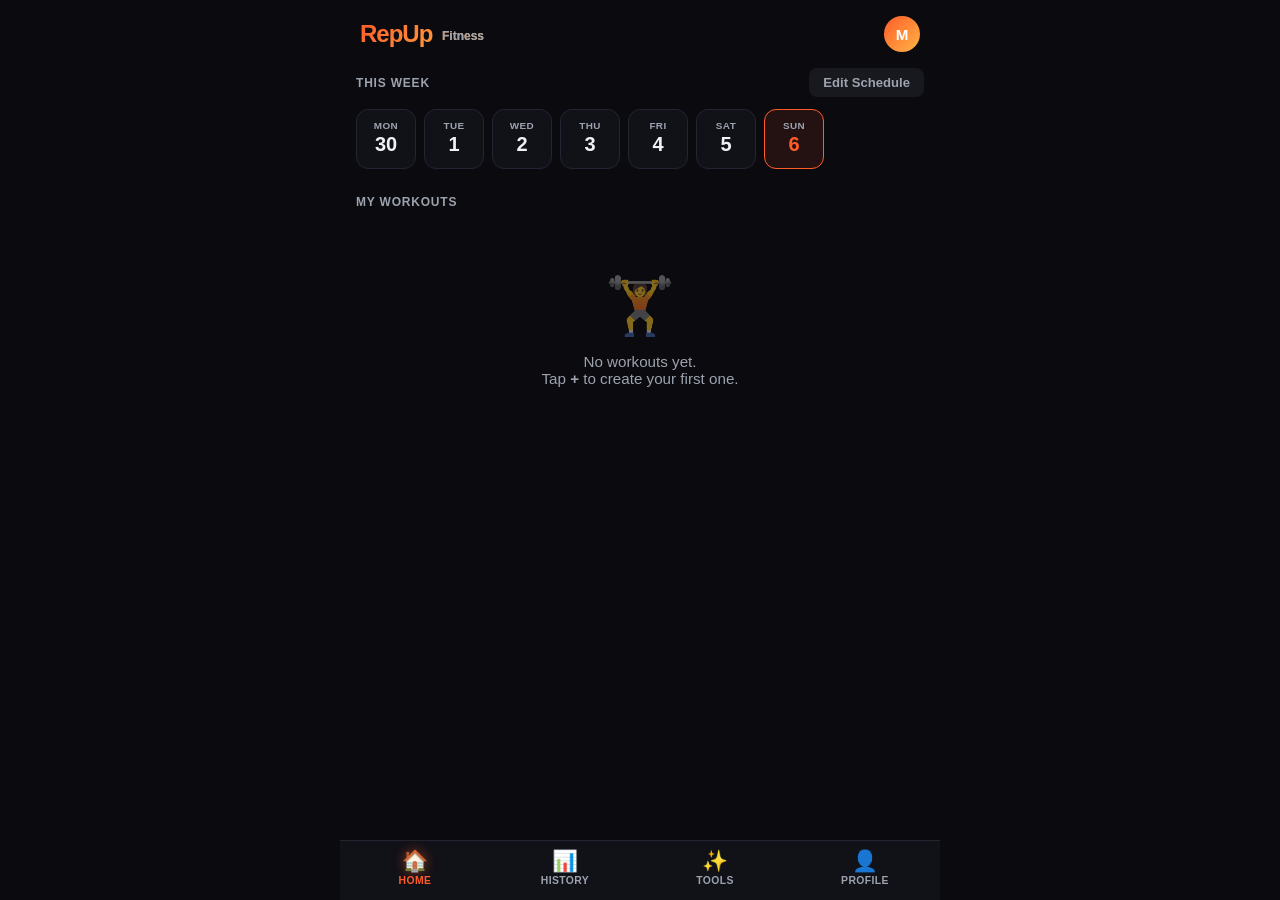
==== repup.html @ a0aae5c2 "Add files via upload" ====
<!DOCTYPE html>
<html lang="en">
<head>
  <meta charset="UTF-8" />
  <meta name="viewport" content="width=device-width, initial-scale=1.0, viewport-fit=cover" />
  <title>RepUp</title>
  <meta name="apple-mobile-web-app-capable" content="yes" />
  <meta name="apple-mobile-web-app-status-bar-style" content="black-translucent" />
  <meta name="apple-mobile-web-app-title" content="RepUp" />
  <meta name="theme-color" content="#FF5C28" />
  <link rel="apple-touch-icon" href="data:image/svg+xml,%3Csvg xmlns='http://www.w3.org/2000/svg' viewBox='0 0 512 512'%3E%3Crect width='512' height='512' rx='112' fill='%23FF5C28'/%3E%3Ctext x='256' y='340' font-size='260' text-anchor='middle' font-family='system-ui,sans-serif' font-weight='900' fill='white'%3ER%3C/text%3E%3C/svg%3E" />
  <style>
    *{box-sizing:border-box;margin:0;padding:0;-webkit-tap-highlight-color:transparent}
    :root{
      --bg:#0A0A0F;
      --card:#111118;
      --card2:#18181F;
      --border:#242433;
      --accent:#FF5C28;
      --gold:#FFB547;
      --grad:linear-gradient(135deg,#FF5C28,#FFB547);
      --green:#10B981;
      --blue:#3B82F6;
      --red:#EF4444;
      --text:#F0F0F8;
      --sub:#9CA3AF;
      --r:14px;
    }
    html,body{height:100%;background:var(--bg);color:var(--text);font-family:-apple-system,BlinkMacSystemFont,'Segoe UI',sans-serif;overscroll-behavior:none}

    /* ─── LAYOUT ─── */
    #app{display:flex;flex-direction:column;height:100%;max-width:600px;margin:0 auto;position:relative}
    header{flex-shrink:0;display:flex;align-items:center;justify-content:space-between;padding:16px 20px 12px;padding-top:calc(16px + env(safe-area-inset-top))}
    .logo{font-size:1.5rem;font-weight:900;letter-spacing:-1px;background:var(--grad);-webkit-background-clip:text;-webkit-text-fill-color:transparent;background-clip:text}
    .logo span{font-size:.75rem;font-weight:600;vertical-align:middle;background:none;-webkit-text-fill-color:var(--sub);color:var(--sub);margin-left:4px;letter-spacing:0}
    main{flex:1;overflow-y:auto;overflow-x:hidden;padding:0 16px 16px;-webkit-overflow-scrolling:touch}
    nav#bottom-nav{flex-shrink:0;display:flex;background:var(--card);border-top:1px solid var(--border);padding-bottom:calc(8px + env(safe-area-inset-bottom))}
    .nav-btn{flex:1;display:flex;flex-direction:column;align-items:center;gap:3px;padding:10px 4px 6px;border:none;background:none;color:var(--sub);cursor:pointer;font-size:.65rem;font-weight:700;text-transform:uppercase;letter-spacing:.4px;transition:color .15s}
    .nav-btn .nav-icon{font-size:1.3rem;line-height:1}
    .nav-btn.active{color:var(--accent)}
    .nav-btn.active .nav-icon{filter:drop-shadow(0 0 6px rgba(255,92,40,.5))}

    /* ─── VIEWS ─── */
    .view{display:none;animation:fadeIn .18s ease}
    .view.active{display:block}
    @keyframes fadeIn{from{opacity:0;transform:translateY(6px)}to{opacity:1;transform:none}}

    /* ─── BUTTONS ─── */
    button{cursor:pointer;border:none;font-family:inherit;transition:opacity .15s,transform .1s}
    button:active{transform:scale(.96)}
    .btn{border-radius:10px;font-size:.875rem;font-weight:700;padding:10px 20px}
    .btn-grad{background:var(--grad);color:#fff}
    .btn-grad:hover{opacity:.88}
    .btn-outline{background:transparent;border:1.5px solid var(--border);color:var(--text)}
    .btn-outline:hover{border-color:var(--accent);color:var(--accent)}
    .btn-ghost{background:var(--card2);color:var(--sub);border-radius:8px;padding:7px 14px;font-size:.82rem;font-weight:600}
    .btn-ghost:hover{color:var(--text)}
    .btn-icon{background:none;color:var(--sub);padding:6px;border-radius:8px;font-size:1rem}
    .btn-icon:hover{background:var(--card2);color:var(--text)}
    .btn-danger{background:rgba(239,68,68,.12);color:var(--red);border-radius:8px;padding:6px 12px;font-size:.8rem;font-weight:700}
    .btn-sm{padding:7px 14px;font-size:.82rem;border-radius:8px}

    /* ─── SECTION HEADER ─── */
    .sec-head{display:flex;align-items:center;justify-content:space-between;margin:20px 0 12px}
    .sec-title{font-size:.75rem;font-weight:800;text-transform:uppercase;letter-spacing:.8px;color:var(--sub)}

    /* ─── WORKOUT CARDS ─── */
    .workout-grid{display:grid;gap:12px}
    .wcard{background:var(--card);border:1px solid var(--border);border-radius:var(--r);overflow:hidden;cursor:pointer;transition:border-color .15s,transform .1s}
    .wcard:hover{border-color:rgba(255,92,40,.4);transform:translateY(-1px)}
    .wcard-top{height:4px;background:var(--grad)}
    .wcard-body{padding:16px}
    .wcard-row{display:flex;align-items:flex-start;justify-content:space-between;margin-bottom:10px}
    .wcard-name{font-size:1.05rem;font-weight:800;line-height:1.2}
    .badge{display:inline-flex;align-items:center;font-size:.68rem;font-weight:800;text-transform:uppercase;letter-spacing:.4px;padding:3px 8px;border-radius:99px}
    .badge-push{background:rgba(139,92,246,.18);color:#A78BFA}
    .badge-pull{background:rgba(236,72,153,.18);color:#F472B6}
    .badge-legs{background:rgba(16,185,129,.18);color:#34D399}
    .badge-full{background:rgba(251,191,36,.18);color:#FCD34D}
    .badge-cardio{background:rgba(59,130,246,.18);color:#60A5FA}
    .badge-other{background:rgba(107,114,128,.18);color:#9CA3AF}
    .wcard-pills{display:flex;flex-direction:column;gap:3px}
    .wcard-pill{font-size:.78rem;color:var(--sub);padding:2px 0;white-space:nowrap;overflow:hidden;text-overflow:ellipsis}
    .wcard-pill::before{content:'· '}
    .wcard-more{font-size:.75rem;color:var(--accent);font-weight:700;margin-top:4px}
    .wcard-empty-note{font-size:.8rem;color:var(--sub);font-style:italic}

    /* ─── SCHEDULE STRIP ─── */
    .sched-strip{display:flex;gap:8px;overflow-x:auto;padding-bottom:6px;scrollbar-width:none}
    .sched-strip::-webkit-scrollbar{display:none}
    .sday{flex:0 0 auto;min-width:60px;background:var(--card);border:1.5px solid var(--border);border-radius:12px;padding:10px 8px;text-align:center;cursor:default;transition:all .15s}
    .sday.clickable{cursor:pointer}
    .sday.clickable:hover{border-color:rgba(255,92,40,.4)}
    .sday.has-w{border-color:rgba(255,92,40,.3);background:rgba(255,92,40,.06)}
    .sday.today{border-color:var(--accent);background:rgba(255,92,40,.1)}
    .sday-name{font-size:.62rem;font-weight:800;text-transform:uppercase;letter-spacing:.4px;color:var(--sub)}
    .sday-num{font-size:1.25rem;font-weight:900;margin:2px 0}
    .sday.today .sday-num{color:var(--accent)}
    .sday-label{font-size:.6rem;font-weight:700;color:var(--accent);white-space:nowrap;overflow:hidden;text-overflow:ellipsis;max-width:56px}

    /* ─── DETAIL VIEW ─── */
    .detail-top{display:flex;align-items:center;gap:12px;margin-bottom:20px;padding-top:4px}
    .detail-back{font-size:1.2rem;background:var(--card2);border-radius:10px;width:38px;height:38px;display:flex;align-items:center;justify-content:center;border:none;color:var(--text);cursor:pointer;flex-shrink:0}
    .detail-info{flex:1}
    .detail-name{font-size:1.3rem;font-weight:900;line-height:1.1}
    .detail-actions{display:flex;gap:6px;flex-shrink:0}

    /* Progress ring */
    .prog-wrap{display:flex;align-items:center;gap:14px;background:var(--card);border:1px solid var(--border);border-radius:var(--r);padding:14px 16px;margin-bottom:16px}
    .prog-ring-wrap{position:relative;width:52px;height:52px;flex-shrink:0}
    .prog-ring{transform:rotate(-90deg)}
    .prog-ring-bg{fill:none;stroke:var(--border);stroke-width:4}
    .prog-ring-fill{fill:none;stroke:url(#ring-grad);stroke-width:4;stroke-linecap:round;transition:stroke-dashoffset .4s ease}
    .prog-pct{position:absolute;inset:0;display:flex;align-items:center;justify-content:center;font-size:.72rem;font-weight:900;color:var(--accent)}
    .prog-text{flex:1}
    .prog-title{font-size:.95rem;font-weight:800;margin-bottom:2px}
    .prog-sub{font-size:.8rem;color:var(--sub)}

    /* Exercise cards */
    .ex-list{display:flex;flex-direction:column;gap:8px}
    .ex-card{background:var(--card);border:1.5px solid var(--border);border-radius:var(--r);display:flex;align-items:center;gap:12px;padding:14px;transition:border-color .15s,opacity .2s}
    .ex-card.done{opacity:.45}
    .ex-card.done .ex-name{text-decoration:line-through}
    .ex-check{width:28px;height:28px;border-radius:50%;border:2px solid var(--border);background:transparent;cursor:pointer;display:flex;align-items:center;justify-content:center;flex-shrink:0;font-size:.9rem;transition:all .18s}
    .ex-check.checked{background:var(--green);border-color:var(--green);color:#fff}
    .ex-info{flex:1;min-width:0}
    .ex-name{font-size:.95rem;font-weight:700;white-space:nowrap;overflow:hidden;text-overflow:ellipsis}
    .ex-meta{font-size:.78rem;color:var(--sub);margin-top:2px}
    .ex-meta strong{color:var(--gold);font-weight:700}
    .ex-notes-text{font-size:.75rem;color:var(--sub);margin-top:3px;font-style:italic}
    .ex-actions{display:flex;gap:2px;flex-shrink:0}

    /* ─── HISTORY ─── */
    .hist-card{background:var(--card);border:1px solid var(--border);border-radius:var(--r);overflow:hidden;margin-bottom:10px}
    .hist-head{display:flex;align-items:center;justify-content:space-between;padding:14px 16px;cursor:pointer;user-select:none}
    .hist-head:hover{background:var(--card2)}
    .hist-date{font-size:.85rem;font-weight:800}
    .hist-name{font-size:.75rem;color:var(--accent);font-weight:700;margin-top:1px}
    .hist-meta{text-align:right;font-size:.75rem;color:var(--sub)}
    .hist-body{display:none;padding:0 16px 14px;border-top:1px solid var(--border)}
    .hist-body.open{display:block}
    .hist-row{display:flex;align-items:center;gap:10px;padding:7px 0;border-bottom:1px solid var(--border);font-size:.82rem}
    .hist-row:last-child{border:none}
    .hist-done{font-size:1rem}
    .hist-ex{flex:1;font-weight:600}
    .hist-detail{color:var(--sub);white-space:nowrap}
    .hist-w{color:var(--accent);font-weight:700}

    /* ─── AI / IMPORT ─── */
    .subtabs{display:flex;gap:8px;margin-bottom:20px}
    .subtab{padding:7px 16px;border-radius:99px;font-size:.82rem;font-weight:700;cursor:pointer;border:1.5px solid var(--border);background:transparent;color:var(--sub);transition:all .15s}
    .subtab.active{background:var(--accent);color:#fff;border-color:var(--accent)}

    /* ─── PROFILE VIEW ─── */
    .profile-hero{background:var(--card);border:1px solid var(--border);border-radius:var(--r);padding:24px;text-align:center;margin-bottom:20px}
    .profile-avatar{width:72px;height:72px;border-radius:50%;background:var(--grad);display:flex;align-items:center;justify-content:center;font-size:1.8rem;font-weight:900;color:#fff;margin:0 auto 12px}
    .profile-name{font-size:1.3rem;font-weight:900;margin-bottom:4px}
    .profile-stats{display:flex;justify-content:center;gap:28px;margin-top:14px}
    .pstat{text-align:center}
    .pstat-num{font-size:1.4rem;font-weight:900;color:var(--accent)}
    .pstat-label{font-size:.7rem;color:var(--sub);text-transform:uppercase;letter-spacing:.4px}
    .profile-list{display:flex;flex-direction:column;gap:8px;margin-bottom:16px}
    .prow{display:flex;align-items:center;gap:12px;background:var(--card);border:1.5px solid var(--border);border-radius:12px;padding:12px 14px;transition:border-color .15s}
    .prow.active-p{border-color:var(--accent);background:rgba(255,92,40,.06)}
    .pavatar{width:38px;height:38px;border-radius:50%;background:var(--grad);display:flex;align-items:center;justify-content:center;font-size:1rem;font-weight:900;color:#fff;flex-shrink:0}
    .pname{flex:1;font-weight:700;font-size:.95rem}
    .pactive-badge{font-size:.68rem;font-weight:800;color:var(--accent);text-transform:uppercase}

    /* ─── FORMS / MODALS ─── */
    .overlay{position:fixed;inset:0;background:rgba(0,0,0,.7);backdrop-filter:blur(6px);z-index:300;display:flex;align-items:flex-end;justify-content:center;padding:20px}
    .overlay.hidden{display:none}
    @media(min-width:480px){.overlay{align-items:center}}
    .sheet{background:var(--card);border:1px solid var(--border);border-radius:20px 20px 0 0;width:100%;max-width:520px;padding:24px;max-height:90vh;overflow-y:auto}
    @media(min-width:480px){.sheet{border-radius:20px}}
    .sheet-handle{width:36px;height:4px;background:var(--border);border-radius:99px;margin:0 auto 20px}
    .sheet h2{font-size:1.2rem;font-weight:900;margin-bottom:18px}
    .fg{margin-bottom:14px}
    label{display:block;font-size:.72rem;font-weight:800;text-transform:uppercase;letter-spacing:.4px;color:var(--sub);margin-bottom:6px}
    input[type=text],input[type=number],input[type=password],select,textarea{width:100%;background:var(--card2);border:1.5px solid var(--border);border-radius:10px;color:var(--text);padding:11px 14px;font-size:.92rem;outline:none;transition:border-color .15s;font-family:inherit;-webkit-appearance:none}
    input:focus,select:focus,textarea:focus{border-color:var(--accent)}
    select option{background:var(--card2)}
    textarea{resize:vertical;min-height:80px}
    .form-row{display:grid;grid-template-columns:1fr 1fr 1fr;gap:10px}
    .sheet-actions{display:flex;gap:8px;justify-content:flex-end;margin-top:20px}

    /* ─── EMPTY STATES ─── */
    .empty{text-align:center;padding:52px 20px;color:var(--sub)}
    .empty-icon{font-size:3.5rem;margin-bottom:14px;opacity:.5}
    .empty p{margin-bottom:18px;font-size:.95rem}

    /* ─── MISC ─── */
    .hidden{display:none!important}
    .tag-pill{display:inline-flex;align-items:center;font-size:.68rem;font-weight:800;text-transform:uppercase;letter-spacing:.4px;padding:3px 10px;border-radius:99px;margin-left:8px}
    .ai-day-card{background:var(--card);border:1px solid var(--border);border-radius:var(--r);margin-bottom:10px;overflow:hidden}
    .ai-day-hd{display:flex;align-items:center;gap:10px;padding:12px 16px;background:var(--card2);border-bottom:1px solid var(--border)}
    .ai-day-bd{padding:8px 16px 12px}
    .ai-ex-row{display:grid;grid-template-columns:1fr auto auto auto;gap:10px;align-items:center;padding:7px 0;border-bottom:1px solid var(--border);font-size:.85rem}
    .ai-ex-row:last-child{border:none}
    .ai-ex-name{font-weight:700}
    .ai-ex-m{color:var(--sub);white-space:nowrap}

    /* Add button fab */
    .fab{position:fixed;right:20px;bottom:calc(72px + env(safe-area-inset-bottom));width:52px;height:52px;border-radius:50%;background:var(--grad);border:none;color:#fff;font-size:1.5rem;display:flex;align-items:center;justify-content:center;cursor:pointer;box-shadow:0 4px 20px rgba(255,92,40,.4);z-index:100;transition:transform .15s,box-shadow .15s}
    .fab:hover{transform:scale(1.06);box-shadow:0 6px 28px rgba(255,92,40,.5)}
    .fab.hidden{display:none!important}

    @media(max-width:400px){
      .form-row{grid-template-columns:1fr 1fr}
      .ai-ex-row{grid-template-columns:1fr auto}
      .ai-ex-m.hide-s{display:none}
    }
  </style>
</head>
<body>
<div id="app">

  <!-- ── HEADER ── -->
  <header>
    <div class="logo">RepUp <span>Fitness</span></div>
    <div style="display:flex;gap:8px;align-items:center">
      <button id="btn-add-workout" class="btn btn-grad btn-sm" style="display:none">+ Workout</button>
      <button id="btn-profile-avatar" style="width:36px;height:36px;border-radius:50%;background:var(--grad);border:none;color:#fff;font-size:.95rem;font-weight:900;cursor:pointer">?</button>
    </div>
  </header>

  <!-- ── MAIN ── -->
  <main>

    <!-- HOME VIEW -->
    <div class="view active" id="view-home">
      <!-- Weekly strip -->
      <div class="sec-head" style="margin-top:4px">
        <span class="sec-title">This Week</span>
        <button class="btn-ghost btn-sm" id="btn-edit-schedule">Edit Schedule</button>
      </div>
      <div class="sched-strip" id="sched-strip"></div>

      <!-- Workout grid -->
      <div class="sec-head">
        <span class="sec-title">My Workouts</span>
      </div>
      <div class="workout-grid" id="wgrid"></div>
      <div class="empty hidden" id="empty-home">
        <div class="empty-icon">🏋️</div>
        <p>No workouts yet.<br>Tap <strong>+</strong> to create your first one.</p>
      </div>
    </div>

    <!-- DETAIL VIEW -->
    <div class="view" id="view-detail">
      <div class="detail-top">
        <button class="detail-back" id="btn-back">←</button>
        <div class="detail-info">
          <div class="detail-name" id="d-name"></div>
          <div id="d-badge"></div>
        </div>
        <div class="detail-actions">
          <button class="btn btn-sm" id="btn-log-session" style="background:var(--green);color:#fff">Log ✓</button>
          <button class="btn-icon" id="btn-del-workout" title="Delete workout">🗑️</button>
        </div>
      </div>

      <!-- SVG gradient for ring -->
      <svg width="0" height="0"><defs><linearGradient id="ring-grad" x1="0%" y1="0%" x2="100%" y2="0%"><stop offset="0%" stop-color="#FF5C28"/><stop offset="100%" stop-color="#FFB547"/></linearGradient></defs></svg>

      <div class="prog-wrap" id="prog-wrap" style="display:none">
        <div class="prog-ring-wrap">
          <svg class="prog-ring" width="52" height="52" viewBox="0 0 52 52">
            <circle class="prog-ring-bg" cx="26" cy="26" r="22"/>
            <circle class="prog-ring-fill" id="ring-fill" cx="26" cy="26" r="22" stroke-dasharray="138.2" stroke-dashoffset="138.2"/>
          </svg>
          <div class="prog-pct" id="ring-pct">0%</div>
        </div>
        <div class="prog-text">
          <div class="prog-title" id="prog-title">0 of 0 exercises done</div>
          <div class="prog-sub">Tap circles to mark complete</div>
        </div>
        <button class="btn btn-grad btn-sm" id="btn-add-ex">+ Add</button>
      </div>

      <div class="ex-list" id="ex-list"></div>
      <div class="empty hidden" id="empty-ex">
        <div class="empty-icon">➕</div>
        <p>No exercises yet.</p>
        <button class="btn btn-grad" id="btn-add-ex-empty">+ Add Exercise</button>
      </div>
    </div>

    <!-- HISTORY VIEW -->
    <div class="view" id="view-history">
      <div class="sec-head" style="margin-top:4px"><span class="sec-title">Session History</span></div>
      <div id="hist-list"></div>
      <div class="empty hidden" id="empty-hist">
        <div class="empty-icon">📋</div>
        <p>No sessions logged yet.<br>Finish a workout and tap Log ✓</p>
      </div>
    </div>

    <!-- AI / IMPORT VIEW -->
    <div class="view" id="view-tools">
      <div class="subtabs" style="margin-top:4px">
        <button class="subtab active" data-p="ai">✨ AI Generate</button>
        <button class="subtab" data-p="import">📋 Import Notes</button>
      </div>

      <!-- AI panel -->
      <div id="panel-ai">
        <div style="margin-bottom:18px">
          <div style="font-size:1.2rem;font-weight:900;margin-bottom:6px">✨ AI Plan Generator</div>
          <div style="font-size:.85rem;color:var(--sub)">Describe your goals or paste any text — AI builds your full workout plan.</div>
        </div>
        <div class="fg">
          <label>Your Goals / Notes</label>
          <textarea id="ai-input" rows="6" placeholder="Examples:&#10;• Push/pull/legs split, 3 days/week, intermediate&#10;• Build muscle, dumbbells + barbell at home&#10;• My coach wants me to focus on legs this month"></textarea>
        </div>
        <div style="display:flex;gap:10px;align-items:center;margin-bottom:16px">
          <button class="btn btn-grad" id="btn-ai-gen">✨ Generate</button>
          <span id="ai-status" style="font-size:.82rem;color:var(--sub)"></span>
        </div>
        <div style="background:var(--card);border:1px solid var(--border);border-radius:var(--r);padding:16px;margin-bottom:16px">
          <div style="font-size:.82rem;font-weight:800;color:var(--accent);margin-bottom:6px">🔑 Anthropic API Key</div>
          <div style="font-size:.78rem;color:var(--sub);margin-bottom:10px">Required for AI generation. Stored only in your browser.</div>
          <div style="display:flex;gap:8px">
            <input type="password" id="ai-key" placeholder="sk-ant-..." style="flex:1"/>
            <button class="btn btn-sm btn-grad" onclick="saveKey()">Save</button>
          </div>
          <div id="key-msg" style="font-size:.75rem;margin-top:6px;color:var(--sub)"></div>
        </div>
        <div id="ai-result" class="hidden">
          <div style="display:flex;align-items:center;justify-content:space-between;margin-bottom:12px">
            <div style="font-weight:800">Generated Plan</div>
            <button class="btn btn-sm btn-grad" id="btn-import-ai">Import Workouts →</button>
          </div>
          <div id="ai-cards"></div>
        </div>
      </div>

      <!-- Import Notes panel -->
      <div id="panel-import" class="hidden">
        <div style="margin-bottom:18px">
          <div style="font-size:1.2rem;font-weight:900;margin-bottom:6px">📋 Import from Notes</div>
          <div style="font-size:.85rem;color:var(--sub)">Paste any text from your phone notes, a text message, or website. RepUp will read it automatically.</div>
        </div>
        <div class="fg">
          <label>Paste Your Workout Notes</label>
          <textarea id="notes-in" rows="10" placeholder="Paste anything — for example:&#10;&#10;Monday - Push Day&#10;- Bench Press 3x10 135lbs&#10;- Overhead Press 3x8&#10;- Tricep Dips 3x12&#10;&#10;Wednesday - Pull Day&#10;Deadlift 4x5&#10;Pull Ups 3x8 bodyweight"></textarea>
        </div>
        <div style="display:flex;gap:10px;align-items:center;margin-bottom:16px">
          <button class="btn btn-grad" id="btn-parse">📋 Parse Notes</button>
          <span id="parse-status" style="font-size:.82rem;color:var(--sub)"></span>
        </div>
        <div id="notes-result" class="hidden">
          <div style="display:flex;align-items:center;justify-content:space-between;margin-bottom:12px">
            <div style="font-weight:800">Parsed Workout</div>
            <button class="btn btn-sm btn-grad" id="btn-import-notes">Import Workouts →</button>
          </div>
          <div id="notes-cards"></div>
        </div>
      </div>
    </div>

    <!-- PROFILE VIEW -->
    <div class="view" id="view-profile">
      <div class="profile-hero" id="profile-hero"></div>
      <div class="sec-head"><span class="sec-title">All Profiles</span></div>
      <div class="profile-list" id="profile-list"></div>
      <div style="background:var(--card);border:1px solid var(--border);border-radius:var(--r);padding:16px">
        <div style="font-size:.75rem;font-weight:800;text-transform:uppercase;letter-spacing:.4px;color:var(--sub);margin-bottom:10px">Add New Profile</div>
        <div style="display:flex;gap:8px">
          <input type="text" id="new-profile-name" placeholder="Your name" maxlength="30" style="flex:1"/>
          <button class="btn btn-grad btn-sm" id="btn-new-profile">Create</button>
        </div>
      </div>
    </div>

  </main>

  <!-- ── FAB ── -->
  <button class="fab hidden" id="fab" title="Add exercise">+</button>

  <!-- ── BOTTOM NAV ── -->
  <nav id="bottom-nav">
    <button class="nav-btn active" data-view="home"><span class="nav-icon">🏠</span>Home</button>
    <button class="nav-btn" data-view="history"><span class="nav-icon">📊</span>History</button>
    <button class="nav-btn" data-view="tools"><span class="nav-icon">✨</span>Tools</button>
    <button class="nav-btn" data-view="profile"><span class="nav-icon">👤</span>Profile</button>
  </nav>

</div><!-- #app -->

<!-- MODALS -->
<!-- Add/Edit Workout -->
<div class="overlay hidden" id="m-workout">
  <div class="sheet">
    <div class="sheet-handle"></div>
    <h2 id="m-workout-title">New Workout</h2>
    <div class="fg"><label>Workout Name</label><input type="text" id="i-wname" placeholder="e.g. Monday Push Day" maxlength="60"/></div>
    <div class="fg"><label>Category</label>
      <select id="i-wtag">
        <option value="push">Push (Chest / Shoulders / Triceps)</option>
        <option value="pull">Pull (Back / Biceps)</option>
        <option value="legs">Legs</option>
        <option value="full">Full Body</option>
        <option value="cardio">Cardio</option>
        <option value="other">Other</option>
      </select>
    </div>
    <div class="sheet-actions">
      <button class="btn-ghost" onclick="closeM('m-workout')">Cancel</button>
      <button class="btn btn-grad" id="btn-save-workout">Save</button>
    </div>
  </div>
</div>

<!-- Add/Edit Exercise -->
<div class="overlay hidden" id="m-exercise">
  <div class="sheet">
    <div class="sheet-handle"></div>
    <h2 id="m-ex-title">Add Exercise</h2>
    <div class="fg"><label>Exercise Name</label><input type="text" id="i-exname" placeholder="e.g. Bench Press" maxlength="80"/></div>
    <div class="form-row">
      <div class="fg"><label>Sets</label><input type="number" id="i-sets" min="1" max="99" placeholder="3"/></div>
      <div class="fg"><label>Reps</label><input type="text" id="i-reps" placeholder="10" maxlength="20"/></div>
      <div class="fg"><label>Weight</label><input type="text" id="i-weight" placeholder="135 lbs" maxlength="20"/></div>
    </div>
    <div class="fg"><label>Notes (optional)</label><textarea id="i-notes" placeholder="e.g. Keep core tight" rows="2"></textarea></div>
    <div class="sheet-actions">
      <button class="btn-ghost" onclick="closeM('m-exercise')">Cancel</button>
      <button class="btn btn-grad" id="btn-save-ex">Save</button>
    </div>
  </div>
</div>

<!-- Edit Schedule -->
<div class="overlay hidden" id="m-schedule">
  <div class="sheet">
    <div class="sheet-handle"></div>
    <h2>Weekly Schedule</h2>
    <p style="color:var(--sub);font-size:.85rem;margin-bottom:16px">Assign a workout to each day so you always know what's up next.</p>
    <div id="sched-form"></div>
    <div class="sheet-actions">
      <button class="btn-ghost" onclick="closeM('m-schedule')">Cancel</button>
      <button class="btn btn-grad" id="btn-save-sched">Save</button>
    </div>
  </div>
</div>

<script>
// ─── PROFILE SYSTEM ───
const PROFILES_KEY = 'ru-profiles';
const ACTIVE_KEY   = 'ru-active';
const sKey = n => 'repup-' + n.toLowerCase().replace(/\s+/g,'-');

const getProfiles = () => JSON.parse(localStorage.getItem(PROFILES_KEY)||'[]');
const saveProfiles = p => localStorage.setItem(PROFILES_KEY, JSON.stringify(p));
const getActive = () => localStorage.getItem(ACTIVE_KEY);
const setActive = n => localStorage.setItem(ACTIVE_KEY, n);

// Bootstrap
(()=>{
  let ps = getProfiles();
  if (!ps.length) {
    const old = localStorage.getItem('workout-pro');
    ps = ['Me']; saveProfiles(ps); setActive('Me');
    if (old) localStorage.setItem(sKey('Me'), old);
  }
  if (!getActive()) setActive(ps[0]);
})();

let currentProfile = getActive();

// ─── STATE ───
function loadState(name) {
  const raw = localStorage.getItem(sKey(name)) || localStorage.getItem('workout-pro') || 'null';
  const s = JSON.parse(raw) || {workouts:[],log:[],schedule:{0:null,1:null,2:null,3:null,4:null,5:null,6:null}};
  if (!s.schedule) s.schedule={0:null,1:null,2:null,3:null,4:null,5:null,6:null};
  return s;
}
let S = loadState(currentProfile);
const save = () => localStorage.setItem(sKey(currentProfile), JSON.stringify(S));

let curWid = null, editEid = null, sessionDone = {}, aiPlan = null, notesPlan = null;

// ─── UTILS ───
const uid = () => Math.random().toString(36).slice(2,10);
const $ = id => document.getElementById(id);
const esc = s => String(s??'').replace(/[&<>"']/g,c=>({'&':'&amp;','<':'&lt;','>':'&gt;','"':'&quot;',"'":'&#39;'}[c]));
const tagLabel = t=>({push:'Push',pull:'Pull',legs:'Legs',full:'Full Body',cardio:'Cardio',other:'Other'}[t]||t);
const DAYS = ['Sun','Mon','Tue','Wed','Thu','Fri','Sat'];

// ─── NAVIGATION ───
let currentView = 'home';

document.querySelectorAll('.nav-btn').forEach(btn => {
  btn.addEventListener('click', () => {
    const v = btn.dataset.view;
    switchView(v);
    document.querySelectorAll('.nav-btn').forEach(b => b.classList.remove('active'));
    btn.classList.add('active');
  });
});

function switchView(v) {
  currentView = v;
  document.querySelectorAll('.view').forEach(x => x.classList.remove('active'));
  $('view-'+v).classList.add('active');
  $('btn-add-workout').style.display = (v==='home') ? '' : 'none';
  $('fab').classList.toggle('hidden', v !== 'detail');
  if (v === 'home') renderHome();
  if (v === 'history') renderHistory();
  if (v === 'profile') renderProfile();
  if (v === 'tools') initToolsView();
}

// ─── HOME ───
function renderHome() {
  renderSchedStrip();
  const grid = $('wgrid');
  const empty = $('empty-home');
  grid.innerHTML = '';
  if (!S.workouts.length) { empty.classList.remove('hidden'); return; }
  empty.classList.add('hidden');
  S.workouts.forEach(w => {
    const preview = w.exercises.slice(0,4);
    const more = w.exercises.length - preview.length;
    const div = document.createElement('div');
    div.className = 'wcard';
    div.innerHTML = `
      <div class="wcard-top"></div>
      <div class="wcard-body">
        <div class="wcard-row">
          <div class="wcard-name">${esc(w.name)}</div>
          <span class="badge badge-${w.tag}">${tagLabel(w.tag)}</span>
        </div>
        <div class="wcard-pills">
          ${preview.map(e=>`<div class="wcard-pill">${esc(e.name)}</div>`).join('')}
          ${more>0?`<div class="wcard-more">+${more} more exercises</div>`:''}
          ${!w.exercises.length?`<div class="wcard-empty-note">No exercises yet</div>`:''}
        </div>
      </div>`;
    div.addEventListener('click', () => openDetail(w.id));
    grid.appendChild(div);
  });
}

// ─── SCHEDULE ───
function renderSchedStrip() {
  const strip = $('sched-strip');
  strip.innerHTML = '';
  const today = new Date();
  const dow = today.getDay();
  const startOffset = (dow+6)%7;
  for (let i=0;i<7;i++) {
    const d = new Date(today); d.setDate(today.getDate()-startOffset+i);
    const ddow = d.getDay();
    const wid = S.schedule[ddow];
    const w = wid ? S.workouts.find(x=>x.id===wid) : null;
    const isToday = d.toDateString()===today.toDateString();
    const el = document.createElement('div');
    el.className='sday'+(w?' has-w':'')+(isToday?' today':'')+(w?' clickable':'');
    el.innerHTML=`<div class="sday-name">${DAYS[ddow]}</div><div class="sday-num">${d.getDate()}</div><div class="sday-label">${w?esc(w.name.split(/[-\s]/)[0]):''}</div>`;
    if (w) el.addEventListener('click', () => openDetail(w.id));
    strip.appendChild(el);
  }
}

$('btn-edit-schedule').addEventListener('click', () => {
  const form = $('sched-form'); form.innerHTML='';
  for (let i=1;i<=7;i++) {
    const d = i%7;
    const cur = S.schedule[d]||'';
    const row = document.createElement('div');
    row.style.cssText='display:flex;align-items:center;gap:10px;margin-bottom:10px';
    row.innerHTML=`<span style="width:32px;font-size:.82rem;font-weight:800;color:var(--sub)">${DAYS[d]}</span><select data-dow="${d}" style="flex:1"><option value="">— Rest Day —</option>${S.workouts.map(w=>`<option value="${w.id}"${w.id===cur?' selected':''}>${esc(w.name)}</option>`).join('')}</select>`;
    form.appendChild(row);
  }
  $('m-schedule').classList.remove('hidden');
});

$('btn-save-sched').addEventListener('click', () => {
  document.querySelectorAll('#sched-form select').forEach(s => { S.schedule[s.dataset.dow]=s.value||null; });
  save(); closeM('m-schedule'); renderSchedStrip();
});

// ─── DETAIL ───
function openDetail(id) {
  curWid = id; sessionDone = {};
  const w = S.workouts.find(x=>x.id===id); if(!w) return;
  $('d-name').textContent = w.name;
  $('d-badge').innerHTML = `<span class="badge badge-${w.tag}">${tagLabel(w.tag)}</span>`;
  document.querySelectorAll('.nav-btn').forEach(b=>b.classList.remove('active'));
  switchView('detail');
  renderExList(w);
}

function renderExList(w) {
  const list = $('ex-list'), empty = $('empty-ex');
  list.innerHTML = '';
  if (!w.exercises.length) {
    empty.classList.remove('hidden');
    $('prog-wrap').style.display='none';
    return;
  }
  empty.classList.add('hidden');
  $('prog-wrap').style.display='flex';

  w.exercises.forEach(e => {
    const done = !!sessionDone[e.id];
    const card = document.createElement('div');
    card.className='ex-card'+(done?' done':'');
    card.innerHTML=`
      <div class="ex-check${done?' checked':''}" data-eid="${e.id}">${done?'✓':''}</div>
      <div class="ex-info">
        <div class="ex-name">${esc(e.name)}</div>
        <div class="ex-meta">${esc(e.sets)} sets · ${esc(e.reps)} reps · <strong>${esc(e.weight)}</strong></div>
        ${e.notes?`<div class="ex-notes-text">${esc(e.notes)}</div>`:''}
      </div>
      <div class="ex-actions">
        <button class="btn-icon" data-edit="${e.id}" title="Edit">✏️</button>
        <button class="btn-icon" data-del="${e.id}" title="Delete">🗑️</button>
      </div>`;
    list.appendChild(card);
  });

  list.querySelectorAll('.ex-check').forEach(el =>
    el.addEventListener('click', () => { sessionDone[el.dataset.eid]=!sessionDone[el.dataset.eid]; renderExList(w); })
  );
  list.querySelectorAll('[data-edit]').forEach(el =>
    el.addEventListener('click', () => openEditEx(el.dataset.edit, w))
  );
  list.querySelectorAll('[data-del]').forEach(el =>
    el.addEventListener('click', () => { if(confirm('Remove this exercise?')){w.exercises=w.exercises.filter(x=>x.id!==el.dataset.del);save();renderExList(w);} })
  );
  updateRing(w);
}

function updateRing(w) {
  const total = w.exercises.length, done = w.exercises.filter(e=>sessionDone[e.id]).length;
  const pct = total ? Math.round(done/total*100) : 0;
  const circ = 138.2;
  $('ring-fill').style.strokeDashoffset = circ - (circ*pct/100);
  $('ring-pct').textContent = pct+'%';
  $('prog-title').textContent = `${done} of ${total} exercise${total!==1?'s':''} done`;
}

$('btn-back').addEventListener('click', () => {
  curWid=null;
  document.querySelectorAll('.nav-btn').forEach(b=>b.classList.remove('active'));
  document.querySelector('[data-view="home"]').classList.add('active');
  switchView('home');
});

$('btn-del-workout').addEventListener('click', () => {
  if (!confirm('Delete this workout?')) return;
  S.workouts = S.workouts.filter(x=>x.id!==curWid); save();
  $('btn-back').click();
});

$('btn-log-session').addEventListener('click', () => {
  const w = S.workouts.find(x=>x.id===curWid);
  if (!w?.exercises.length) { alert('Add some exercises first!'); return; }
  S.log.unshift({id:uid(),date:new Date().toISOString(),workoutName:w.name,tag:w.tag,
    exercises:w.exercises.map(e=>({name:e.name,sets:e.sets,reps:e.reps,weight:e.weight,done:!!sessionDone[e.id]}))});
  save(); sessionDone={};
  renderExList(w);
  alert('Session logged! Great work 💪');
});

// ─── FAB / ADD EXERCISE ───
$('fab').addEventListener('click', openAddEx);
$('btn-add-ex').addEventListener('click', openAddEx);
$('btn-add-ex-empty').addEventListener('click', openAddEx);

function openAddEx() {
  editEid=null;
  $('m-ex-title').textContent='Add Exercise';
  ['i-exname','i-notes'].forEach(id=>$(id).value='');
  $('i-sets').value='3'; $('i-reps').value='10'; $('i-weight').value='';
  $('btn-save-ex').textContent='Add Exercise';
  $('m-exercise').classList.remove('hidden');
  setTimeout(()=>$('i-exname').focus(),80);
}

function openEditEx(eid, w) {
  const e = w.exercises.find(x=>x.id===eid); if(!e) return;
  editEid=eid;
  $('m-ex-title').textContent='Edit Exercise';
  $('i-exname').value=e.name; $('i-sets').value=e.sets; $('i-reps').value=e.reps;
  $('i-weight').value=e.weight; $('i-notes').value=e.notes||'';
  $('btn-save-ex').textContent='Save Changes';
  $('m-exercise').classList.remove('hidden');
}

$('btn-save-ex').addEventListener('click', () => {
  const name=$('i-exname').value.trim(); if(!name){$('i-exname').focus();return;}
  const ex={name,sets:$('i-sets').value||'3',reps:$('i-reps').value||'10',weight:$('i-weight').value||'—',notes:$('i-notes').value.trim()};
  const w=S.workouts.find(x=>x.id===curWid);
  if(editEid){const idx=w.exercises.findIndex(x=>x.id===editEid);w.exercises[idx]={...w.exercises[idx],...ex};}
  else w.exercises.push({id:uid(),...ex});
  save(); closeM('m-exercise'); renderExList(w);
});

// ─── ADD WORKOUT ───
$('btn-add-workout').addEventListener('click', openAddWorkout);
function openAddWorkout(){
  $('m-workout-title').textContent='New Workout';
  $('i-wname').value=''; $('i-wtag').value='push';
  $('btn-save-workout').textContent='Create';
  $('m-workout').classList.remove('hidden');
  setTimeout(()=>$('i-wname').focus(),80);
}

$('btn-save-workout').addEventListener('click', () => {
  const name=$('i-wname').value.trim(); if(!name){$('i-wname').focus();return;}
  S.workouts.push({id:uid(),name,tag:$('i-wtag').value,exercises:[]});
  save(); closeM('m-workout'); renderHome();
});

// ─── HISTORY ───
function renderHistory() {
  const list=$('hist-list'), empty=$('empty-hist');
  list.innerHTML='';
  if(!S.log.length){empty.classList.remove('hidden');return;}
  empty.classList.add('hidden');
  S.log.forEach(entry=>{
    const d=new Date(entry.date);
    const dateStr=d.toLocaleDateString('en-US',{weekday:'short',month:'short',day:'numeric',year:'numeric'});
    const timeStr=d.toLocaleTimeString('en-US',{hour:'numeric',minute:'2-digit'});
    const done=entry.exercises.filter(e=>e.done).length;
    const div=document.createElement('div'); div.className='hist-card';
    div.innerHTML=`
      <div class="hist-head">
        <div><div class="hist-date">${dateStr}</div><div class="hist-name">${esc(entry.workoutName)}</div></div>
        <div class="hist-meta">${entry.exercises.length} exercises<br>${done}/${entry.exercises.length} done<br><span style="color:var(--sub);font-size:.72rem">${timeStr}</span></div>
      </div>
      <div class="hist-body">
        ${entry.exercises.map(e=>`
          <div class="hist-row">
            <span class="hist-done">${e.done?'✅':'⬜'}</span>
            <span class="hist-ex">${esc(e.name)}</span>
            <span class="hist-detail">${esc(e.sets)}×${esc(e.reps)}</span>
            <span class="hist-w">${esc(e.weight)}</span>
          </div>`).join('')}
      </div>`;
    div.querySelector('.hist-head').addEventListener('click',()=>div.querySelector('.hist-body').classList.toggle('open'));
    list.appendChild(div);
  });
}

// ─── PROFILE ───
function renderProfile() {
  const ps=getProfiles();
  const log=S.log.length, workouts=S.workouts.length;
  $('profile-hero').innerHTML=`
    <div class="profile-avatar">${esc(currentProfile.charAt(0).toUpperCase())}</div>
    <div class="profile-name">${esc(currentProfile)}</div>
    <div style="font-size:.82rem;color:var(--sub)">Your personal workout data</div>
    <div class="profile-stats">
      <div class="pstat"><div class="pstat-num">${workouts}</div><div class="pstat-label">Workouts</div></div>
      <div class="pstat"><div class="pstat-num">${log}</div><div class="pstat-label">Sessions</div></div>
    </div>`;
  const list=$('profile-list'); list.innerHTML='';
  ps.forEach(p=>{
    const row=document.createElement('div');
    row.className='prow'+(p===currentProfile?' active-p':'');
    row.innerHTML=`
      <div class="pavatar">${esc(p.charAt(0).toUpperCase())}</div>
      <div><div class="pname">${esc(p)}</div>${p===currentProfile?'<div class="pactive-badge">Active</div>':''}</div>
      ${p!==currentProfile?`<button class="btn btn-sm btn-grad" onclick="switchProfile('${esc(p)}')">Switch</button>`:''}
      ${ps.length>1&&p!==currentProfile?`<button class="btn-danger" onclick="deleteProfile('${esc(p)}')">✕</button>`:''}`;
    list.appendChild(row);
  });
}

function switchProfile(name) {
  currentProfile=name; setActive(name); S=loadState(name);
  curWid=null; sessionDone={};
  updateProfileAvatar();
  document.querySelectorAll('.nav-btn').forEach(b=>b.classList.remove('active'));
  document.querySelector('[data-view="home"]').classList.add('active');
  switchView('home');
}

function deleteProfile(name) {
  if(!confirm(`Delete "${name}" and all their data?`)) return;
  let ps=getProfiles().filter(p=>p!==name);
  saveProfiles(ps); localStorage.removeItem(sKey(name)); renderProfile();
}

$('btn-new-profile').addEventListener('click', () => {
  const name=$('new-profile-name').value.trim(); if(!name) return;
  let ps=getProfiles();
  if(ps.includes(name)){alert('Name already exists.');return;}
  ps.push(name); saveProfiles(ps); $('new-profile-name').value='';
  switchProfile(name);
});

function updateProfileAvatar(){
  $('btn-profile-avatar').textContent=currentProfile.charAt(0).toUpperCase();
}
$('btn-profile-avatar').addEventListener('click', ()=>{
  document.querySelectorAll('.nav-btn').forEach(b=>b.classList.remove('active'));
  document.querySelector('[data-view="profile"]').classList.add('active');
  switchView('profile');
});

// ─── TOOLS VIEW ───
function initToolsView(){
  const stored=localStorage.getItem('ru-api-key');
  if(stored){$('ai-key').value=stored;$('key-msg').textContent='✓ Key saved';$('key-msg').style.color='var(--green)';}
}
document.querySelectorAll('.subtab').forEach(btn=>{
  btn.addEventListener('click',()=>{
    document.querySelectorAll('.subtab').forEach(b=>{b.classList.remove('active');});
    btn.classList.add('active');
    const p=btn.dataset.p;
    $('panel-ai').classList.toggle('hidden',p!=='ai');
    $('panel-import').classList.toggle('hidden',p!=='import');
  });
});

// ─── AI GENERATOR ───
function saveKey(){
  const k=$('ai-key').value.trim();
  if(!k.startsWith('sk-ant-')){$('key-msg').textContent='Key should start with sk-ant-';$('key-msg').style.color='var(--red)';return;}
  localStorage.setItem('ru-api-key',k);
  $('key-msg').textContent='✓ Saved'; $('key-msg').style.color='var(--green)';
}

$('btn-ai-gen').addEventListener('click', async ()=>{
  const text=$('ai-input').value.trim(); if(!text){$('ai-input').focus();return;}
  const key=localStorage.getItem('ru-api-key')||$('ai-key').value.trim();
  if(!key){$('ai-key').focus();return;}
  $('btn-ai-gen').disabled=true; $('ai-status').textContent='Generating…'; $('ai-result').classList.add('hidden');
  const prompt=`You are a personal trainer. User input:\n"""\n${text}\n"""\nReturn ONLY valid JSON, no markdown:\n{"days":[{"name":"Day name","tag":"push|pull|legs|full|cardio|other","exercises":[{"name":"Name","sets":"3","reps":"10","weight":"bodyweight","notes":""}]}]}\nInclude 2-6 days, 4-8 exercises each.`;
  try {
    const res=await fetch('https://api.anthropic.com/v1/messages',{method:'POST',headers:{'Content-Type':'application/json','x-api-key':key,'anthropic-version':'2023-06-01','anthropic-dangerous-direct-browser-calls':'true'},body:JSON.stringify({model:'claude-haiku-4-5-20251001',max_tokens:2048,messages:[{role:'user',content:prompt}]})});
    if(!res.ok){const e=await res.json().catch(()=>({}));throw new Error(e.error?.message||`Error ${res.status}`);}
    const data=await res.json();
    const raw=data.content[0].text.trim().replace(/^```json?\s*/i,'').replace(/```\s*$/i,'');
    aiPlan=JSON.parse(raw);
    renderAiCards(aiPlan.days,$('ai-cards'));
    $('ai-result').classList.remove('hidden');
    $('ai-status').textContent=`✓ ${aiPlan.days.length} day plan ready`;
    $('ai-status').style.color='var(--green)';
  } catch(e){
    $('ai-status').textContent='✗ '+e.message; $('ai-status').style.color='var(--red)';
  } finally { $('btn-ai-gen').disabled=false; }
});

$('btn-import-ai').addEventListener('click',()=>{
  if(!aiPlan) return;
  aiPlan.days.forEach(d=>S.workouts.push({id:uid(),name:d.name,tag:d.tag||'other',exercises:(d.exercises||[]).map(e=>({id:uid(),name:e.name,sets:e.sets,reps:e.reps,weight:e.weight,notes:e.notes||''}))}));
  save(); alert(`${aiPlan.days.length} workouts imported!`);
  document.querySelector('[data-view="home"]').click();
});

// ─── NOTES PARSER ───
function inferTag(t){
  t=t.toLowerCase();
  if(/push|chest|bench|shoulder|tricep/.test(t)) return 'push';
  if(/pull|back|bicep|row|deadlift|chin|lat/.test(t)) return 'pull';
  if(/leg|squat|lunge|hamstring|quad|glute|calf/.test(t)) return 'legs';
  if(/cardio|run|bike|swim|hiit|treadmill/.test(t)) return 'cardio';
  if(/full|total|whole|body/.test(t)) return 'full';
  return 'other';
}
function parseExLine(line){
  line=line.replace(/^[\-•*➡️✓✔️\d\.]+\s*/,'').trim(); if(line.length<2) return null;
  let m=line.match(/^(.+?)\s+(\d+)\s*[x×]\s*(\d+)\s*(?:[@at\s]+(.+))?$/i);
  if(m) return {id:uid(),name:m[1].trim(),sets:m[2],reps:m[3],weight:(m[4]||'—').trim(),notes:''};
  m=line.match(/^(.+?)\s*[-:]\s*(\d+)\s*sets?\s*[,x×]?\s*(\d+)\s*reps?\s*(?:[@at\s]+(.+))?$/i);
  if(m) return {id:uid(),name:m[1].trim(),sets:m[2],reps:m[3],weight:(m[4]||'—').trim(),notes:''};
  if(line.length<=60&&!/^\d/.test(line)) return {id:uid(),name:line,sets:'3',reps:'10',weight:'—',notes:''};
  return null;
}
function isHeader(line){
  const c=line.replace(/[-:_*#]+/g,' ').trim();
  if(!c) return false;
  if(/^(monday|tuesday|wednesday|thursday|friday|saturday|sunday)/i.test(c)) return true;
  if(/^day\s*\d+/i.test(c)) return true;
  if(/^(push|pull|legs?|chest|back|shoulders?|arms?|core|cardio|upper|lower|full\s*body)/i.test(c)) return true;
  if(c.endsWith(':')&&c.length<50) return true;
  if(c===c.toUpperCase()&&c.length>3&&/[A-Z]/.test(c)) return true;
  return false;
}
function parseNotes(text){
  const lines=text.split('\n').map(l=>l.trim());
  const days=[]; let cur=null;
  for(const line of lines){
    if(!line) continue;
    if(isHeader(line)){
      const name=line.replace(/[-:]+$/,'').trim();
      cur={id:uid(),name,tag:inferTag(name),exercises:[]}; days.push(cur);
    } else {
      const ex=parseExLine(line);
      if(ex){
        if(!cur){cur={id:uid(),name:'Workout',tag:'other',exercises:[]};days.push(cur);}
        cur.exercises.push(ex);
      }
    }
  }
  return days.filter(d=>d.exercises.length>0);
}

$('btn-parse').addEventListener('click',()=>{
  const text=$('notes-in').value.trim(); if(!text){$('notes-in').focus();return;}
  notesPlan=parseNotes(text);
  if(!notesPlan.length){
    $('parse-status').textContent='✗ No exercises found. Try "Exercise 3x10" format';
    $('parse-status').style.color='var(--red)';
    $('notes-result').classList.add('hidden'); return;
  }
  const total=notesPlan.reduce((s,d)=>s+d.exercises.length,0);
  $('parse-status').textContent=`✓ ${notesPlan.length} day${notesPlan.length>1?'s':''}, ${total} exercises`;
  $('parse-status').style.color='var(--green)';
  renderAiCards(notesPlan,$('notes-cards'));
  $('notes-result').classList.remove('hidden');
});

$('btn-import-notes').addEventListener('click',()=>{
  if(!notesPlan) return;
  notesPlan.forEach(d=>S.workouts.push({...d,id:uid()}));
  save(); alert(`${notesPlan.length} workouts imported!`);
  document.querySelector('[data-view="home"]').click();
});

function renderAiCards(days, container){
  container.innerHTML='';
  days.forEach(day=>{
    const div=document.createElement('div'); div.className='ai-day-card';
    div.innerHTML=`
      <div class="ai-day-hd">
        <span style="font-weight:800;flex:1">${esc(day.name)}</span>
        <span class="badge badge-${day.tag||'other'}">${tagLabel(day.tag||'other')}</span>
      </div>
      <div class="ai-day-bd">
        ${(day.exercises||[]).map(e=>`
          <div class="ai-ex-row">
            <span class="ai-ex-name">${esc(e.name)}</span>
            <span class="ai-ex-m hide-s">${esc(e.sets)} sets</span>
            <span class="ai-ex-m">${esc(e.reps)} reps</span>
            <span class="ai-ex-m" style="color:var(--accent)">${esc(e.weight)}</span>
          </div>`).join('')}
      </div>`;
    container.appendChild(div);
  });
}

// ─── MODALS ───
function closeM(id){$(id).classList.add('hidden');}
document.querySelectorAll('.overlay').forEach(o=>{
  o.addEventListener('click',e=>{if(e.target===o) o.classList.add('hidden');});
});
document.addEventListener('keydown',e=>{if(e.key==='Escape') document.querySelectorAll('.overlay:not(.hidden)').forEach(o=>o.classList.add('hidden'));});

// ─── PWA ───
let dip=null;
window.addEventListener('beforeinstallprompt',e=>{e.preventDefault();dip=e;});
if('serviceWorker' in navigator) navigator.serviceWorker.register('./sw.js').catch(()=>{});

// ─── INIT ───
updateProfileAvatar();
renderHome();
</script>
</body>
</html>
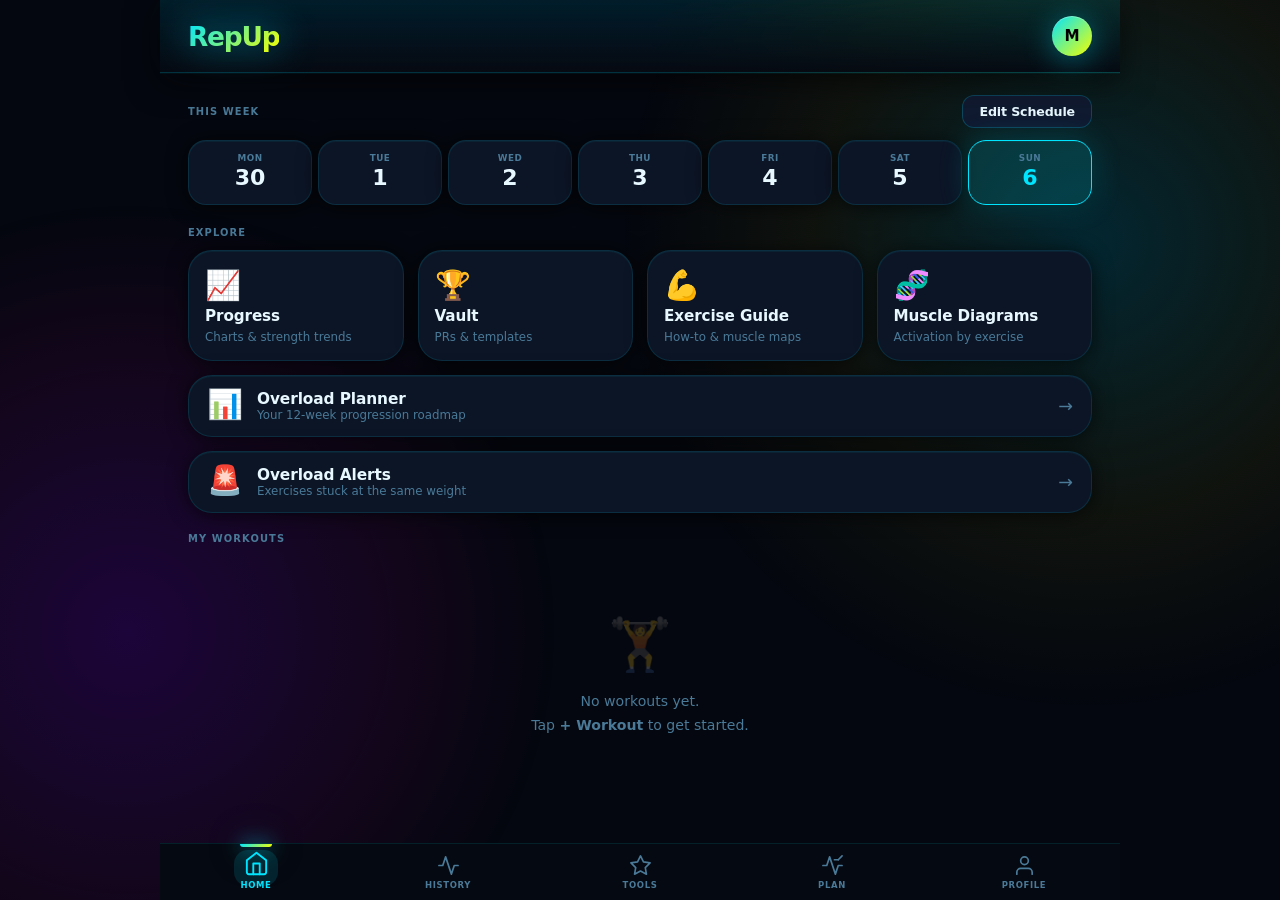
==== commit 38ed65f7: "Add files via upload" ====
--- a/repup.html
+++ b/repup.html
@@ -1,873 +1,961 @@
 <!DOCTYPE html>
 <html lang="en">
 <head>
-  <meta charset="UTF-8" />
-  <meta name="viewport" content="width=device-width, initial-scale=1.0, viewport-fit=cover" />
+  <meta charset="UTF-8"/>
+  <meta name="viewport" content="width=device-width,initial-scale=1,viewport-fit=cover"/>
   <title>RepUp</title>
-  <meta name="apple-mobile-web-app-capable" content="yes" />
-  <meta name="apple-mobile-web-app-status-bar-style" content="black-translucent" />
-  <meta name="apple-mobile-web-app-title" content="RepUp" />
-  <meta name="theme-color" content="#FF5C28" />
-  <link rel="apple-touch-icon" href="data:image/svg+xml,%3Csvg xmlns='http://www.w3.org/2000/svg' viewBox='0 0 512 512'%3E%3Crect width='512' height='512' rx='112' fill='%23FF5C28'/%3E%3Ctext x='256' y='340' font-size='260' text-anchor='middle' font-family='system-ui,sans-serif' font-weight='900' fill='white'%3ER%3C/text%3E%3C/svg%3E" />
-  <style>
-    *{box-sizing:border-box;margin:0;padding:0;-webkit-tap-highlight-color:transparent}
-    :root{
-      --bg:#0A0A0F;
-      --card:#111118;
-      --card2:#18181F;
-      --border:#242433;
-      --accent:#FF5C28;
-      --gold:#FFB547;
-      --grad:linear-gradient(135deg,#FF5C28,#FFB547);
-      --green:#10B981;
-      --blue:#3B82F6;
-      --red:#EF4444;
-      --text:#F0F0F8;
-      --sub:#9CA3AF;
-      --r:14px;
-    }
-    html,body{height:100%;background:var(--bg);color:var(--text);font-family:-apple-system,BlinkMacSystemFont,'Segoe UI',sans-serif;overscroll-behavior:none}
-
-    /* ─── LAYOUT ─── */
-    #app{display:flex;flex-direction:column;height:100%;max-width:600px;margin:0 auto;position:relative}
-    header{flex-shrink:0;display:flex;align-items:center;justify-content:space-between;padding:16px 20px 12px;padding-top:calc(16px + env(safe-area-inset-top))}
-    .logo{font-size:1.5rem;font-weight:900;letter-spacing:-1px;background:var(--grad);-webkit-background-clip:text;-webkit-text-fill-color:transparent;background-clip:text}
-    .logo span{font-size:.75rem;font-weight:600;vertical-align:middle;background:none;-webkit-text-fill-color:var(--sub);color:var(--sub);margin-left:4px;letter-spacing:0}
-    main{flex:1;overflow-y:auto;overflow-x:hidden;padding:0 16px 16px;-webkit-overflow-scrolling:touch}
-    nav#bottom-nav{flex-shrink:0;display:flex;background:var(--card);border-top:1px solid var(--border);padding-bottom:calc(8px + env(safe-area-inset-bottom))}
-    .nav-btn{flex:1;display:flex;flex-direction:column;align-items:center;gap:3px;padding:10px 4px 6px;border:none;background:none;color:var(--sub);cursor:pointer;font-size:.65rem;font-weight:700;text-transform:uppercase;letter-spacing:.4px;transition:color .15s}
-    .nav-btn .nav-icon{font-size:1.3rem;line-height:1}
-    .nav-btn.active{color:var(--accent)}
-    .nav-btn.active .nav-icon{filter:drop-shadow(0 0 6px rgba(255,92,40,.5))}
-
-    /* ─── VIEWS ─── */
-    .view{display:none;animation:fadeIn .18s ease}
-    .view.active{display:block}
-    @keyframes fadeIn{from{opacity:0;transform:translateY(6px)}to{opacity:1;transform:none}}
-
-    /* ─── BUTTONS ─── */
-    button{cursor:pointer;border:none;font-family:inherit;transition:opacity .15s,transform .1s}
-    button:active{transform:scale(.96)}
-    .btn{border-radius:10px;font-size:.875rem;font-weight:700;padding:10px 20px}
-    .btn-grad{background:var(--grad);color:#fff}
-    .btn-grad:hover{opacity:.88}
-    .btn-outline{background:transparent;border:1.5px solid var(--border);color:var(--text)}
-    .btn-outline:hover{border-color:var(--accent);color:var(--accent)}
-    .btn-ghost{background:var(--card2);color:var(--sub);border-radius:8px;padding:7px 14px;font-size:.82rem;font-weight:600}
-    .btn-ghost:hover{color:var(--text)}
-    .btn-icon{background:none;color:var(--sub);padding:6px;border-radius:8px;font-size:1rem}
-    .btn-icon:hover{background:var(--card2);color:var(--text)}
-    .btn-danger{background:rgba(239,68,68,.12);color:var(--red);border-radius:8px;padding:6px 12px;font-size:.8rem;font-weight:700}
-    .btn-sm{padding:7px 14px;font-size:.82rem;border-radius:8px}
-
-    /* ─── SECTION HEADER ─── */
-    .sec-head{display:flex;align-items:center;justify-content:space-between;margin:20px 0 12px}
-    .sec-title{font-size:.75rem;font-weight:800;text-transform:uppercase;letter-spacing:.8px;color:var(--sub)}
-
-    /* ─── WORKOUT CARDS ─── */
-    .workout-grid{display:grid;gap:12px}
-    .wcard{background:var(--card);border:1px solid var(--border);border-radius:var(--r);overflow:hidden;cursor:pointer;transition:border-color .15s,transform .1s}
-    .wcard:hover{border-color:rgba(255,92,40,.4);transform:translateY(-1px)}
-    .wcard-top{height:4px;background:var(--grad)}
-    .wcard-body{padding:16px}
-    .wcard-row{display:flex;align-items:flex-start;justify-content:space-between;margin-bottom:10px}
-    .wcard-name{font-size:1.05rem;font-weight:800;line-height:1.2}
-    .badge{display:inline-flex;align-items:center;font-size:.68rem;font-weight:800;text-transform:uppercase;letter-spacing:.4px;padding:3px 8px;border-radius:99px}
-    .badge-push{background:rgba(139,92,246,.18);color:#A78BFA}
-    .badge-pull{background:rgba(236,72,153,.18);color:#F472B6}
-    .badge-legs{background:rgba(16,185,129,.18);color:#34D399}
-    .badge-full{background:rgba(251,191,36,.18);color:#FCD34D}
-    .badge-cardio{background:rgba(59,130,246,.18);color:#60A5FA}
-    .badge-other{background:rgba(107,114,128,.18);color:#9CA3AF}
-    .wcard-pills{display:flex;flex-direction:column;gap:3px}
-    .wcard-pill{font-size:.78rem;color:var(--sub);padding:2px 0;white-space:nowrap;overflow:hidden;text-overflow:ellipsis}
-    .wcard-pill::before{content:'· '}
-    .wcard-more{font-size:.75rem;color:var(--accent);font-weight:700;margin-top:4px}
-    .wcard-empty-note{font-size:.8rem;color:var(--sub);font-style:italic}
-
-    /* ─── SCHEDULE STRIP ─── */
-    .sched-strip{display:flex;gap:8px;overflow-x:auto;padding-bottom:6px;scrollbar-width:none}
-    .sched-strip::-webkit-scrollbar{display:none}
-    .sday{flex:0 0 auto;min-width:60px;background:var(--card);border:1.5px solid var(--border);border-radius:12px;padding:10px 8px;text-align:center;cursor:default;transition:all .15s}
-    .sday.clickable{cursor:pointer}
-    .sday.clickable:hover{border-color:rgba(255,92,40,.4)}
-    .sday.has-w{border-color:rgba(255,92,40,.3);background:rgba(255,92,40,.06)}
-    .sday.today{border-color:var(--accent);background:rgba(255,92,40,.1)}
-    .sday-name{font-size:.62rem;font-weight:800;text-transform:uppercase;letter-spacing:.4px;color:var(--sub)}
-    .sday-num{font-size:1.25rem;font-weight:900;margin:2px 0}
-    .sday.today .sday-num{color:var(--accent)}
-    .sday-label{font-size:.6rem;font-weight:700;color:var(--accent);white-space:nowrap;overflow:hidden;text-overflow:ellipsis;max-width:56px}
-
-    /* ─── DETAIL VIEW ─── */
-    .detail-top{display:flex;align-items:center;gap:12px;margin-bottom:20px;padding-top:4px}
-    .detail-back{font-size:1.2rem;background:var(--card2);border-radius:10px;width:38px;height:38px;display:flex;align-items:center;justify-content:center;border:none;color:var(--text);cursor:pointer;flex-shrink:0}
-    .detail-info{flex:1}
-    .detail-name{font-size:1.3rem;font-weight:900;line-height:1.1}
-    .detail-actions{display:flex;gap:6px;flex-shrink:0}
-
-    /* Progress ring */
-    .prog-wrap{display:flex;align-items:center;gap:14px;background:var(--card);border:1px solid var(--border);border-radius:var(--r);padding:14px 16px;margin-bottom:16px}
-    .prog-ring-wrap{position:relative;width:52px;height:52px;flex-shrink:0}
-    .prog-ring{transform:rotate(-90deg)}
-    .prog-ring-bg{fill:none;stroke:var(--border);stroke-width:4}
-    .prog-ring-fill{fill:none;stroke:url(#ring-grad);stroke-width:4;stroke-linecap:round;transition:stroke-dashoffset .4s ease}
-    .prog-pct{position:absolute;inset:0;display:flex;align-items:center;justify-content:center;font-size:.72rem;font-weight:900;color:var(--accent)}
-    .prog-text{flex:1}
-    .prog-title{font-size:.95rem;font-weight:800;margin-bottom:2px}
-    .prog-sub{font-size:.8rem;color:var(--sub)}
-
-    /* Exercise cards */
-    .ex-list{display:flex;flex-direction:column;gap:8px}
-    .ex-card{background:var(--card);border:1.5px solid var(--border);border-radius:var(--r);display:flex;align-items:center;gap:12px;padding:14px;transition:border-color .15s,opacity .2s}
-    .ex-card.done{opacity:.45}
-    .ex-card.done .ex-name{text-decoration:line-through}
-    .ex-check{width:28px;height:28px;border-radius:50%;border:2px solid var(--border);background:transparent;cursor:pointer;display:flex;align-items:center;justify-content:center;flex-shrink:0;font-size:.9rem;transition:all .18s}
-    .ex-check.checked{background:var(--green);border-color:var(--green);color:#fff}
-    .ex-info{flex:1;min-width:0}
-    .ex-name{font-size:.95rem;font-weight:700;white-space:nowrap;overflow:hidden;text-overflow:ellipsis}
-    .ex-meta{font-size:.78rem;color:var(--sub);margin-top:2px}
-    .ex-meta strong{color:var(--gold);font-weight:700}
-    .ex-notes-text{font-size:.75rem;color:var(--sub);margin-top:3px;font-style:italic}
-    .ex-actions{display:flex;gap:2px;flex-shrink:0}
-
-    /* ─── HISTORY ─── */
-    .hist-card{background:var(--card);border:1px solid var(--border);border-radius:var(--r);overflow:hidden;margin-bottom:10px}
-    .hist-head{display:flex;align-items:center;justify-content:space-between;padding:14px 16px;cursor:pointer;user-select:none}
-    .hist-head:hover{background:var(--card2)}
-    .hist-date{font-size:.85rem;font-weight:800}
-    .hist-name{font-size:.75rem;color:var(--accent);font-weight:700;margin-top:1px}
-    .hist-meta{text-align:right;font-size:.75rem;color:var(--sub)}
-    .hist-body{display:none;padding:0 16px 14px;border-top:1px solid var(--border)}
-    .hist-body.open{display:block}
-    .hist-row{display:flex;align-items:center;gap:10px;padding:7px 0;border-bottom:1px solid var(--border);font-size:.82rem}
-    .hist-row:last-child{border:none}
-    .hist-done{font-size:1rem}
-    .hist-ex{flex:1;font-weight:600}
-    .hist-detail{color:var(--sub);white-space:nowrap}
-    .hist-w{color:var(--accent);font-weight:700}
-
-    /* ─── AI / IMPORT ─── */
-    .subtabs{display:flex;gap:8px;margin-bottom:20px}
-    .subtab{padding:7px 16px;border-radius:99px;font-size:.82rem;font-weight:700;cursor:pointer;border:1.5px solid var(--border);background:transparent;color:var(--sub);transition:all .15s}
-    .subtab.active{background:var(--accent);color:#fff;border-color:var(--accent)}
-
-    /* ─── PROFILE VIEW ─── */
-    .profile-hero{background:var(--card);border:1px solid var(--border);border-radius:var(--r);padding:24px;text-align:center;margin-bottom:20px}
-    .profile-avatar{width:72px;height:72px;border-radius:50%;background:var(--grad);display:flex;align-items:center;justify-content:center;font-size:1.8rem;font-weight:900;color:#fff;margin:0 auto 12px}
-    .profile-name{font-size:1.3rem;font-weight:900;margin-bottom:4px}
-    .profile-stats{display:flex;justify-content:center;gap:28px;margin-top:14px}
-    .pstat{text-align:center}
-    .pstat-num{font-size:1.4rem;font-weight:900;color:var(--accent)}
-    .pstat-label{font-size:.7rem;color:var(--sub);text-transform:uppercase;letter-spacing:.4px}
-    .profile-list{display:flex;flex-direction:column;gap:8px;margin-bottom:16px}
-    .prow{display:flex;align-items:center;gap:12px;background:var(--card);border:1.5px solid var(--border);border-radius:12px;padding:12px 14px;transition:border-color .15s}
-    .prow.active-p{border-color:var(--accent);background:rgba(255,92,40,.06)}
-    .pavatar{width:38px;height:38px;border-radius:50%;background:var(--grad);display:flex;align-items:center;justify-content:center;font-size:1rem;font-weight:900;color:#fff;flex-shrink:0}
-    .pname{flex:1;font-weight:700;font-size:.95rem}
-    .pactive-badge{font-size:.68rem;font-weight:800;color:var(--accent);text-transform:uppercase}
-
-    /* ─── FORMS / MODALS ─── */
-    .overlay{position:fixed;inset:0;background:rgba(0,0,0,.7);backdrop-filter:blur(6px);z-index:300;display:flex;align-items:flex-end;justify-content:center;padding:20px}
-    .overlay.hidden{display:none}
-    @media(min-width:480px){.overlay{align-items:center}}
-    .sheet{background:var(--card);border:1px solid var(--border);border-radius:20px 20px 0 0;width:100%;max-width:520px;padding:24px;max-height:90vh;overflow-y:auto}
-    @media(min-width:480px){.sheet{border-radius:20px}}
-    .sheet-handle{width:36px;height:4px;background:var(--border);border-radius:99px;margin:0 auto 20px}
-    .sheet h2{font-size:1.2rem;font-weight:900;margin-bottom:18px}
-    .fg{margin-bottom:14px}
-    label{display:block;font-size:.72rem;font-weight:800;text-transform:uppercase;letter-spacing:.4px;color:var(--sub);margin-bottom:6px}
-    input[type=text],input[type=number],input[type=password],select,textarea{width:100%;background:var(--card2);border:1.5px solid var(--border);border-radius:10px;color:var(--text);padding:11px 14px;font-size:.92rem;outline:none;transition:border-color .15s;font-family:inherit;-webkit-appearance:none}
-    input:focus,select:focus,textarea:focus{border-color:var(--accent)}
-    select option{background:var(--card2)}
-    textarea{resize:vertical;min-height:80px}
-    .form-row{display:grid;grid-template-columns:1fr 1fr 1fr;gap:10px}
-    .sheet-actions{display:flex;gap:8px;justify-content:flex-end;margin-top:20px}
-
-    /* ─── EMPTY STATES ─── */
-    .empty{text-align:center;padding:52px 20px;color:var(--sub)}
-    .empty-icon{font-size:3.5rem;margin-bottom:14px;opacity:.5}
-    .empty p{margin-bottom:18px;font-size:.95rem}
-
-    /* ─── MISC ─── */
-    .hidden{display:none!important}
-    .tag-pill{display:inline-flex;align-items:center;font-size:.68rem;font-weight:800;text-transform:uppercase;letter-spacing:.4px;padding:3px 10px;border-radius:99px;margin-left:8px}
-    .ai-day-card{background:var(--card);border:1px solid var(--border);border-radius:var(--r);margin-bottom:10px;overflow:hidden}
-    .ai-day-hd{display:flex;align-items:center;gap:10px;padding:12px 16px;background:var(--card2);border-bottom:1px solid var(--border)}
-    .ai-day-bd{padding:8px 16px 12px}
-    .ai-ex-row{display:grid;grid-template-columns:1fr auto auto auto;gap:10px;align-items:center;padding:7px 0;border-bottom:1px solid var(--border);font-size:.85rem}
-    .ai-ex-row:last-child{border:none}
-    .ai-ex-name{font-weight:700}
-    .ai-ex-m{color:var(--sub);white-space:nowrap}
-
-    /* Add button fab */
-    .fab{position:fixed;right:20px;bottom:calc(72px + env(safe-area-inset-bottom));width:52px;height:52px;border-radius:50%;background:var(--grad);border:none;color:#fff;font-size:1.5rem;display:flex;align-items:center;justify-content:center;cursor:pointer;box-shadow:0 4px 20px rgba(255,92,40,.4);z-index:100;transition:transform .15s,box-shadow .15s}
-    .fab:hover{transform:scale(1.06);box-shadow:0 6px 28px rgba(255,92,40,.5)}
-    .fab.hidden{display:none!important}
-
-    @media(max-width:400px){
-      .form-row{grid-template-columns:1fr 1fr}
-      .ai-ex-row{grid-template-columns:1fr auto}
-      .ai-ex-m.hide-s{display:none}
-    }
-  </style>
+  <meta name="apple-mobile-web-app-capable" content="yes"/>
+  <meta name="apple-mobile-web-app-status-bar-style" content="black-translucent"/>
+  <meta name="apple-mobile-web-app-title" content="RepUp"/>
+  <meta name="theme-color" content="#00E5FF"/>
+  <link rel="icon" type="image/svg+xml" href="icon.svg"/>
+  <link rel="apple-touch-icon" href="icon.svg"/>
+  <link rel="stylesheet" href="style.css?v=18"/>
 </head>
 <body>
 <div id="app">
-
-  <!-- ── HEADER ── -->
   <header>
-    <div class="logo">RepUp <span>Fitness</span></div>
+    <div class="logo" id="logo-home" style="cursor:pointer">RepUp</div>
     <div style="display:flex;gap:8px;align-items:center">
-      <button id="btn-add-workout" class="btn btn-grad btn-sm" style="display:none">+ Workout</button>
-      <button id="btn-profile-avatar" style="width:36px;height:36px;border-radius:50%;background:var(--grad);border:none;color:#fff;font-size:.95rem;font-weight:900;cursor:pointer">?</button>
+      <button id="btn-new-workout" class="btn btn-o btn-sm" style="display:none">+ Workout</button>
+      <button class="ibt" id="btn-avatar">?</button>
     </div>
   </header>
 
-  <!-- ── MAIN ── -->
-  <main>
-
-    <!-- HOME VIEW -->
-    <div class="view active" id="view-home">
-      <!-- Weekly strip -->
-      <div class="sec-head" style="margin-top:4px">
-        <span class="sec-title">This Week</span>
-        <button class="btn-ghost btn-sm" id="btn-edit-schedule">Edit Schedule</button>
-      </div>
-      <div class="sched-strip" id="sched-strip"></div>
-
-      <!-- Workout grid -->
-      <div class="sec-head">
-        <span class="sec-title">My Workouts</span>
-      </div>
-      <div class="workout-grid" id="wgrid"></div>
+  <main id="mscroll">
+
+    <!-- HOME -->
+    <div class="view on" id="v-home">
+      <div class="sec-row" style="margin-top:2px">
+        <span class="sec">This Week</span>
+        <button class="btn btn-g btn-sm" id="btn-edit-sched">Edit Schedule</button>
+      </div>
+      <div class="sstrip" id="sstrip"></div>
+
+      <div class="sec-row" style="margin-top:18px"><span class="sec">Explore</span></div>
+      <div class="feature-grid">
+        <a href="./progress.html" class="fcard">
+          <div class="fcard-icon">📈</div>
+          <div class="fcard-name">Progress</div>
+          <div class="fcard-sub">Charts &amp; strength trends</div>
+        </a>
+        <a href="./vault.html" class="fcard">
+          <div class="fcard-icon">🏆</div>
+          <div class="fcard-name">Vault</div>
+          <div class="fcard-sub">PRs &amp; templates</div>
+        </a>
+        <a href="./guide.html" class="fcard">
+          <div class="fcard-icon">💪</div>
+          <div class="fcard-name">Exercise Guide</div>
+          <div class="fcard-sub">How-to &amp; muscle maps</div>
+        </a>
+        <a href="./muscle.html" class="fcard">
+          <div class="fcard-icon">🧬</div>
+          <div class="fcard-name">Muscle Diagrams</div>
+          <div class="fcard-sub">Activation by exercise</div>
+        </a>
+        <a href="./planner.html" class="fcard wide">
+          <div class="fcard-icon">📊</div>
+          <div>
+            <div class="fcard-name">Overload Planner</div>
+            <div class="fcard-sub">Your 12-week progression roadmap</div>
+          </div>
+          <div class="fcard-arrow">→</div>
+        </a>
+        <a href="./overload.html" class="fcard wide">
+          <div class="fcard-icon">🚨</div>
+          <div>
+            <div class="fcard-name">Overload Alerts</div>
+            <div class="fcard-sub">Exercises stuck at the same weight</div>
+          </div>
+          <div class="fcard-arrow">→</div>
+        </a>
+      </div>
+
+      <div class="sec-row"><span class="sec">My Workouts</span></div>
+      <div class="wgrid" id="wgrid"></div>
       <div class="empty hidden" id="empty-home">
-        <div class="empty-icon">🏋️</div>
-        <p>No workouts yet.<br>Tap <strong>+</strong> to create your first one.</p>
+        <div class="empty-i">🏋️</div>
+        <p>No workouts yet.<br>Tap <b>+ Workout</b> to get started.</p>
       </div>
     </div>
 
-    <!-- DETAIL VIEW -->
-    <div class="view" id="view-detail">
-      <div class="detail-top">
-        <button class="detail-back" id="btn-back">←</button>
-        <div class="detail-info">
-          <div class="detail-name" id="d-name"></div>
-          <div id="d-badge"></div>
-        </div>
-        <div class="detail-actions">
-          <button class="btn btn-sm" id="btn-log-session" style="background:var(--green);color:#fff">Log ✓</button>
-          <button class="btn-icon" id="btn-del-workout" title="Delete workout">🗑️</button>
-        </div>
-      </div>
-
-      <!-- SVG gradient for ring -->
-      <svg width="0" height="0"><defs><linearGradient id="ring-grad" x1="0%" y1="0%" x2="100%" y2="0%"><stop offset="0%" stop-color="#FF5C28"/><stop offset="100%" stop-color="#FFB547"/></linearGradient></defs></svg>
-
-      <div class="prog-wrap" id="prog-wrap" style="display:none">
-        <div class="prog-ring-wrap">
-          <svg class="prog-ring" width="52" height="52" viewBox="0 0 52 52">
-            <circle class="prog-ring-bg" cx="26" cy="26" r="22"/>
-            <circle class="prog-ring-fill" id="ring-fill" cx="26" cy="26" r="22" stroke-dasharray="138.2" stroke-dashoffset="138.2"/>
-          </svg>
-          <div class="prog-pct" id="ring-pct">0%</div>
-        </div>
-        <div class="prog-text">
-          <div class="prog-title" id="prog-title">0 of 0 exercises done</div>
-          <div class="prog-sub">Tap circles to mark complete</div>
-        </div>
-        <button class="btn btn-grad btn-sm" id="btn-add-ex">+ Add</button>
-      </div>
-
-      <div class="ex-list" id="ex-list"></div>
+    <!-- DETAIL -->
+    <div class="view" id="v-detail">
+      <div class="dtop">
+        <button class="dbk" id="btn-back">←</button>
+        <div class="dinfo">
+          <div class="dname" id="d-name">—</div>
+          <div style="display:flex;align-items:center;gap:8px">
+            <div id="d-badge"></div>
+            <div class="dday-label" id="d-day-label"></div>
+          </div>
+        </div>
+        <div class="dacts">
+          <button class="btn btn-sm" id="btn-log" style="background:var(--green);color:#fff">Log ✓</button>
+          <button class="btn-icon" id="btn-del-w" style="font-size:1.1rem">🗑️</button>
+        </div>
+      </div>
+      <div id="progbar-wrap" class="progbar-wrap hidden">
+        <span class="sec" id="prog-label" style="white-space:nowrap">0/0</span>
+        <div class="progbar-outer"><div class="progbar-fill" id="prog-fill" style="width:0%"></div></div>
+        <div class="progbar-pct" id="prog-pct">0%</div>
+        <button class="btn btn-o btn-sm" id="btn-add-ex">+ Add</button>
+      </div>
+      <div class="exlist" id="exlist"></div>
       <div class="empty hidden" id="empty-ex">
-        <div class="empty-icon">➕</div>
+        <div class="empty-i">➕</div>
         <p>No exercises yet.</p>
-        <button class="btn btn-grad" id="btn-add-ex-empty">+ Add Exercise</button>
+        <button class="btn btn-o" id="btn-add-ex2">+ Add Exercise</button>
       </div>
     </div>
 
-    <!-- HISTORY VIEW -->
-    <div class="view" id="view-history">
-      <div class="sec-head" style="margin-top:4px"><span class="sec-title">Session History</span></div>
-      <div id="hist-list"></div>
+    <!-- HISTORY -->
+    <div class="view" id="v-history">
+      <div class="sec-row" style="margin-top:2px"><span class="sec">Session History</span></div>
+      <div id="hlist"></div>
       <div class="empty hidden" id="empty-hist">
-        <div class="empty-icon">📋</div>
-        <p>No sessions logged yet.<br>Finish a workout and tap Log ✓</p>
+        <div class="empty-i">📋</div><p>No sessions logged yet.<br>Finish a workout and tap <b>Log ✓</b></p>
       </div>
     </div>
 
-    <!-- AI / IMPORT VIEW -->
-    <div class="view" id="view-tools">
-      <div class="subtabs" style="margin-top:4px">
-        <button class="subtab active" data-p="ai">✨ AI Generate</button>
-        <button class="subtab" data-p="import">📋 Import Notes</button>
-      </div>
-
-      <!-- AI panel -->
-      <div id="panel-ai">
-        <div style="margin-bottom:18px">
-          <div style="font-size:1.2rem;font-weight:900;margin-bottom:6px">✨ AI Plan Generator</div>
-          <div style="font-size:.85rem;color:var(--sub)">Describe your goals or paste any text — AI builds your full workout plan.</div>
+    <!-- TOOLS -->
+    <div class="view" id="v-tools">
+      <div class="subtabs" style="margin-top:2px">
+        <button class="stab on" data-panel="p-import">📋 Import Notes</button>
+        <button class="stab" data-panel="p-exinfo">💪 Exercise Info</button>
+        <button class="stab" data-panel="p-ai">✨ AI Generate</button>
+        <button class="stab" data-panel="p-overload">🚨 Overload</button>
+      </div>
+
+      <!-- IMPORT NOTES -->
+      <div id="p-import">
+        <div class="import-cta" id="btn-paste-clip">
+          <div class="import-cta-icon">📋</div>
+          <div class="import-cta-title">Import from Notes App</div>
+          <div class="import-cta-sub">Tap here after copying your workout note — RepUp reads your clipboard automatically.</div>
+        </div>
+        <div class="steps">
+          <div class="step"><div class="step-num">1</div><div class="step-text">Open <b>Notes app</b> and find your workout</div></div>
+          <div class="step"><div class="step-num">2</div><div class="step-text"><b>Select All</b> the text and tap <b>Copy</b></div></div>
+          <div class="step"><div class="step-num">3</div><div class="step-text">Come back to RepUp and tap the button above</div></div>
+          <div class="step"><div class="step-num">4</div><div class="step-text">Preview and tap <b>Import All</b> to save</div></div>
+        </div>
+        <div style="text-align:center;margin:6px 0 12px;color:var(--muted);font-size:.78rem">— or paste manually below —</div>
+        <div class="fg"><textarea id="notes-txt" rows="7" placeholder="Monday - Push Day&#10;- Bench Press 3x10 135lbs&#10;- Overhead Press 3x8&#10;&#10;Wednesday - Pull Day&#10;Deadlift 4x5&#10;Pull Ups 3x8"></textarea></div>
+        <div style="display:flex;gap:9px;align-items:center;margin-bottom:13px">
+          <button class="btn btn-o" id="btn-parse">Parse Notes</button>
+          <span id="parse-msg" style="font-size:.78rem;color:var(--muted)"></span>
+        </div>
+        <div id="notes-result" class="hidden">
+          <div style="display:flex;align-items:center;justify-content:space-between;margin-bottom:10px">
+            <span style="font-weight:800;font-size:.9rem">Parsed Workout</span>
+            <button class="btn btn-o btn-sm" id="btn-import-notes">Import All →</button>
+          </div>
+          <div id="notes-cards"></div>
+        </div>
+      </div>
+
+      <!-- EXERCISE INFO -->
+      <div id="p-exinfo" class="hidden">
+        <div style="margin-bottom:16px">
+          <div style="font-size:1.1rem;font-weight:900;margin-bottom:5px">💪 Exercise Descriptions</div>
+          <div style="font-size:.82rem;color:var(--muted);line-height:1.5">Paste exercise names (one per line, or from your Notes app) and AI will add descriptions, tips, and muscle diagrams to every exercise in your workouts.</div>
+        </div>
+        <div class="import-cta" id="btn-paste-clip-ex">
+          <div class="import-cta-icon">📋</div>
+          <div class="import-cta-title">Paste Exercise List from Notes</div>
+          <div class="import-cta-sub">Copy your exercise list in Notes, then tap here to import it.</div>
         </div>
         <div class="fg">
-          <label>Your Goals / Notes</label>
-          <textarea id="ai-input" rows="6" placeholder="Examples:&#10;• Push/pull/legs split, 3 days/week, intermediate&#10;• Build muscle, dumbbells + barbell at home&#10;• My coach wants me to focus on legs this month"></textarea>
-        </div>
-        <div style="display:flex;gap:10px;align-items:center;margin-bottom:16px">
-          <button class="btn btn-grad" id="btn-ai-gen">✨ Generate</button>
-          <span id="ai-status" style="font-size:.82rem;color:var(--sub)"></span>
-        </div>
-        <div style="background:var(--card);border:1px solid var(--border);border-radius:var(--r);padding:16px;margin-bottom:16px">
-          <div style="font-size:.82rem;font-weight:800;color:var(--accent);margin-bottom:6px">🔑 Anthropic API Key</div>
-          <div style="font-size:.78rem;color:var(--sub);margin-bottom:10px">Required for AI generation. Stored only in your browser.</div>
-          <div style="display:flex;gap:8px">
+          <label>Exercise Names (one per line, or paste a full workout note)</label>
+          <textarea id="exinfo-txt" rows="7" placeholder="Bench Press&#10;Squat&#10;Deadlift&#10;Pull Ups&#10;Overhead Press&#10;&#10;Or paste a full workout note — AI will extract the exercises automatically."></textarea>
+        </div>
+        <div style="display:flex;gap:9px;align-items:center;margin-bottom:13px">
+          <button class="btn btn-o" id="btn-gen-info">✨ Generate Descriptions</button>
+          <span id="exinfo-msg" style="font-size:.78rem;color:var(--muted)"></span>
+        </div>
+        <div style="background:var(--card);border:1px solid var(--border);border-radius:var(--r);padding:13px;margin-bottom:13px">
+          <div style="font-size:.75rem;font-weight:800;color:var(--accent);margin-bottom:5px">🔑 API Key Required</div>
+          <div style="font-size:.73rem;color:var(--muted);margin-bottom:8px">Free Anthropic key — stored only in your browser.</div>
+          <div style="display:flex;gap:7px">
             <input type="password" id="ai-key" placeholder="sk-ant-..." style="flex:1"/>
-            <button class="btn btn-sm btn-grad" onclick="saveKey()">Save</button>
+            <button class="btn btn-o btn-sm" id="btn-save-key">Save</button>
           </div>
-          <div id="key-msg" style="font-size:.75rem;margin-top:6px;color:var(--sub)"></div>
+          <div id="key-msg" style="font-size:.7rem;margin-top:5px;color:var(--muted)"></div>
+        </div>
+        <div id="exinfo-result" class="hidden">
+          <div style="display:flex;align-items:center;justify-content:space-between;margin-bottom:10px">
+            <span style="font-weight:800;font-size:.9rem">Generated Info</span>
+            <button class="btn btn-o btn-sm" id="btn-import-exinfo">Save to Library →</button>
+          </div>
+          <div id="exinfo-cards"></div>
+        </div>
+      </div>
+
+      <!-- OVERLOAD ALERTS -->
+      <div id="p-overload" class="hidden">
+        <div style="margin-bottom:16px">
+          <div style="font-size:1.1rem;font-weight:900;margin-bottom:5px">🚨 Progressive Overload Alerts</div>
+          <div style="font-size:.82rem;color:var(--muted);line-height:1.5">Get notified when you've been lifting the same weight for too long — and see exactly what to increase.</div>
+        </div>
+        <a href="./overload.html" class="btn btn-o" style="display:block;text-align:center;text-decoration:none;padding:14px;font-size:.95rem;font-weight:800">Open Overload Dashboard →</a>
+        <div id="overload-preview" style="margin-top:16px"></div>
+      </div>
+
+      <!-- AI GENERATE -->
+      <div id="p-ai" class="hidden">
+        <div style="margin-bottom:14px">
+          <div style="font-size:1.1rem;font-weight:900;margin-bottom:5px">✨ AI Plan Generator</div>
+          <div style="font-size:.82rem;color:var(--muted)">Describe your goals — AI builds a full workout plan.</div>
+        </div>
+        <div class="fg"><label>Your Goals</label>
+          <textarea id="ai-txt" rows="5" placeholder="e.g. Push/pull/legs, 3 days/week, intermediate, dumbbells + barbell"></textarea>
+        </div>
+        <div style="display:flex;gap:9px;align-items:center;margin-bottom:13px">
+          <button class="btn btn-o" id="btn-ai-gen">✨ Generate Plan</button>
+          <span id="ai-msg" style="font-size:.78rem;color:var(--muted)"></span>
         </div>
         <div id="ai-result" class="hidden">
-          <div style="display:flex;align-items:center;justify-content:space-between;margin-bottom:12px">
-            <div style="font-weight:800">Generated Plan</div>
-            <button class="btn btn-sm btn-grad" id="btn-import-ai">Import Workouts →</button>
+          <div style="display:flex;align-items:center;justify-content:space-between;margin-bottom:10px">
+            <span style="font-weight:800;font-size:.9rem">Generated Plan</span>
+            <button class="btn btn-o btn-sm" id="btn-import-ai">Import All →</button>
           </div>
           <div id="ai-cards"></div>
         </div>
       </div>
-
-      <!-- Import Notes panel -->
-      <div id="panel-import" class="hidden">
-        <div style="margin-bottom:18px">
-          <div style="font-size:1.2rem;font-weight:900;margin-bottom:6px">📋 Import from Notes</div>
-          <div style="font-size:.85rem;color:var(--sub)">Paste any text from your phone notes, a text message, or website. RepUp will read it automatically.</div>
-        </div>
-        <div class="fg">
-          <label>Paste Your Workout Notes</label>
-          <textarea id="notes-in" rows="10" placeholder="Paste anything — for example:&#10;&#10;Monday - Push Day&#10;- Bench Press 3x10 135lbs&#10;- Overhead Press 3x8&#10;- Tricep Dips 3x12&#10;&#10;Wednesday - Pull Day&#10;Deadlift 4x5&#10;Pull Ups 3x8 bodyweight"></textarea>
-        </div>
-        <div style="display:flex;gap:10px;align-items:center;margin-bottom:16px">
-          <button class="btn btn-grad" id="btn-parse">📋 Parse Notes</button>
-          <span id="parse-status" style="font-size:.82rem;color:var(--sub)"></span>
-        </div>
-        <div id="notes-result" class="hidden">
-          <div style="display:flex;align-items:center;justify-content:space-between;margin-bottom:12px">
-            <div style="font-weight:800">Parsed Workout</div>
-            <button class="btn btn-sm btn-grad" id="btn-import-notes">Import Workouts →</button>
-          </div>
-          <div id="notes-cards"></div>
-        </div>
-      </div>
     </div>
 
-    <!-- PROFILE VIEW -->
-    <div class="view" id="view-profile">
-      <div class="profile-hero" id="profile-hero"></div>
-      <div class="sec-head"><span class="sec-title">All Profiles</span></div>
-      <div class="profile-list" id="profile-list"></div>
-      <div style="background:var(--card);border:1px solid var(--border);border-radius:var(--r);padding:16px">
-        <div style="font-size:.75rem;font-weight:800;text-transform:uppercase;letter-spacing:.4px;color:var(--sub);margin-bottom:10px">Add New Profile</div>
+    <!-- PROFILE -->
+    <div class="view" id="v-profile">
+      <div id="acct-section"></div>
+      <div class="phero" id="phero"></div>
+      <div class="sec-row"><span class="sec">All Profiles</span></div>
+      <div id="plist"></div>
+      <div style="background:var(--card);border:1px solid var(--border);border-radius:var(--r);padding:14px">
+        <div style="font-size:.68rem;font-weight:800;text-transform:uppercase;letter-spacing:.4px;color:var(--muted);margin-bottom:8px">Add Profile</div>
         <div style="display:flex;gap:8px">
-          <input type="text" id="new-profile-name" placeholder="Your name" maxlength="30" style="flex:1"/>
-          <button class="btn btn-grad btn-sm" id="btn-new-profile">Create</button>
+          <input id="inp-pname" type="text" placeholder="Your name" maxlength="30" style="flex:1"/>
+          <button class="btn btn-o btn-sm" id="btn-add-profile">Create</button>
         </div>
       </div>
     </div>
 
   </main>
 
-  <!-- ── FAB ── -->
-  <button class="fab hidden" id="fab" title="Add exercise">+</button>
-
-  <!-- ── BOTTOM NAV ── -->
   <nav id="bottom-nav">
-    <button class="nav-btn active" data-view="home"><span class="nav-icon">🏠</span>Home</button>
-    <button class="nav-btn" data-view="history"><span class="nav-icon">📊</span>History</button>
-    <button class="nav-btn" data-view="tools"><span class="nav-icon">✨</span>Tools</button>
-    <button class="nav-btn" data-view="profile"><span class="nav-icon">👤</span>Profile</button>
+    <button class="nbt on" data-v="home"><svg viewBox="0 0 24 24"><path d="M3 9l9-7 9 7v11a2 2 0 01-2 2H5a2 2 0 01-2-2z"/><polyline points="9 22 9 12 15 12 15 22"/></svg>Home</button>
+    <button class="nbt" data-v="history"><svg viewBox="0 0 24 24"><polyline points="22 12 18 12 15 21 9 3 6 12 2 12"/></svg>History</button>
+    <button class="nbt" data-v="tools"><svg viewBox="0 0 24 24"><polygon points="12 2 15.09 8.26 22 9.27 17 14.14 18.18 21.02 12 17.77 5.82 21.02 7 14.14 2 9.27 8.91 8.26 12 2"/></svg>Tools</button>
+    <button class="nbt" data-v="plan"><svg viewBox="0 0 24 24"><polyline points="22 12 18 12 15 21 9 3 6 12 2 12"/><line x1="18" y1="6" x2="22" y2="2"/><line x1="18" y1="6" x2="14" y2="6"/></svg>Plan</button>
+    <button class="nbt" data-v="profile"><svg viewBox="0 0 24 24"><path d="M20 21v-2a4 4 0 00-4-4H8a4 4 0 00-4 4v2"/><circle cx="12" cy="7" r="4"/></svg>Profile</button>
   </nav>
-
-</div><!-- #app -->
-
-<!-- MODALS -->
-<!-- Add/Edit Workout -->
+</div>
+
+<!-- ══ MODALS ══ -->
 <div class="overlay hidden" id="m-workout">
   <div class="sheet">
-    <div class="sheet-handle"></div>
-    <h2 id="m-workout-title">New Workout</h2>
-    <div class="fg"><label>Workout Name</label><input type="text" id="i-wname" placeholder="e.g. Monday Push Day" maxlength="60"/></div>
+    <div class="drag"></div>
+    <h2 id="m-workout-h">New Workout</h2>
+    <div class="fg"><label>Workout Name</label><input id="inp-wname" type="text" placeholder="e.g. Push Day" maxlength="60"/></div>
     <div class="fg"><label>Category</label>
-      <select id="i-wtag">
-        <option value="push">Push (Chest / Shoulders / Triceps)</option>
-        <option value="pull">Pull (Back / Biceps)</option>
+      <select id="inp-wtag">
+        <option value="push">Push — Chest / Shoulders / Triceps</option>
+        <option value="pull">Pull — Back / Biceps</option>
         <option value="legs">Legs</option>
         <option value="full">Full Body</option>
         <option value="cardio">Cardio</option>
         <option value="other">Other</option>
       </select>
     </div>
-    <div class="sheet-actions">
-      <button class="btn-ghost" onclick="closeM('m-workout')">Cancel</button>
-      <button class="btn btn-grad" id="btn-save-workout">Save</button>
+    <div class="fg"><label>Assign to Day (optional)</label>
+      <select id="inp-wday">
+        <option value="">— No specific day —</option>
+        <option value="1">Monday</option>
+        <option value="2">Tuesday</option>
+        <option value="3">Wednesday</option>
+        <option value="4">Thursday</option>
+        <option value="5">Friday</option>
+        <option value="6">Saturday</option>
+        <option value="0">Sunday</option>
+      </select>
+    </div>
+    <div class="sacts">
+      <button class="btn btn-g" id="btn-cancel-workout">Cancel</button>
+      <button class="btn btn-o" id="btn-save-workout">Save</button>
     </div>
   </div>
 </div>
 
-<!-- Add/Edit Exercise -->
 <div class="overlay hidden" id="m-exercise">
   <div class="sheet">
-    <div class="sheet-handle"></div>
-    <h2 id="m-ex-title">Add Exercise</h2>
-    <div class="fg"><label>Exercise Name</label><input type="text" id="i-exname" placeholder="e.g. Bench Press" maxlength="80"/></div>
-    <div class="form-row">
-      <div class="fg"><label>Sets</label><input type="number" id="i-sets" min="1" max="99" placeholder="3"/></div>
-      <div class="fg"><label>Reps</label><input type="text" id="i-reps" placeholder="10" maxlength="20"/></div>
-      <div class="fg"><label>Weight</label><input type="text" id="i-weight" placeholder="135 lbs" maxlength="20"/></div>
+    <div class="drag"></div>
+    <h2 id="m-ex-h">Add Exercise</h2>
+    <div class="fg"><label>Exercise Name</label><input id="inp-exname" type="text" placeholder="e.g. Bench Press" maxlength="80"/></div>
+    <div class="frow">
+      <div class="fg"><label>Sets</label><input id="inp-sets" type="number" min="1" max="99" placeholder="3"/></div>
+      <div class="fg"><label>Reps</label><input id="inp-reps" type="text" placeholder="10" maxlength="20"/></div>
+      <div class="fg"><label>Weight</label><input id="inp-weight" type="text" placeholder="135 lbs" maxlength="20"/></div>
     </div>
-    <div class="fg"><label>Notes (optional)</label><textarea id="i-notes" placeholder="e.g. Keep core tight" rows="2"></textarea></div>
-    <div class="sheet-actions">
-      <button class="btn-ghost" onclick="closeM('m-exercise')">Cancel</button>
-      <button class="btn btn-grad" id="btn-save-ex">Save</button>
+    <div class="fg"><label>Notes (optional)</label><textarea id="inp-notes" rows="2" placeholder="e.g. Keep elbows tucked"></textarea></div>
+    <div class="sacts">
+      <button class="btn btn-g" id="btn-cancel-ex">Cancel</button>
+      <button class="btn btn-o" id="btn-save-ex">Save</button>
     </div>
   </div>
 </div>
 
-<!-- Edit Schedule -->
 <div class="overlay hidden" id="m-schedule">
   <div class="sheet">
-    <div class="sheet-handle"></div>
+    <div class="drag"></div>
     <h2>Weekly Schedule</h2>
-    <p style="color:var(--sub);font-size:.85rem;margin-bottom:16px">Assign a workout to each day so you always know what's up next.</p>
-    <div id="sched-form"></div>
-    <div class="sheet-actions">
-      <button class="btn-ghost" onclick="closeM('m-schedule')">Cancel</button>
-      <button class="btn btn-grad" id="btn-save-sched">Save</button>
+    <p style="color:var(--muted);font-size:.82rem;margin-bottom:13px">Override the auto-schedule by assigning workouts manually.</p>
+    <div id="sched-rows"></div>
+    <div class="sacts">
+      <button class="btn btn-g" id="btn-cancel-sched">Cancel</button>
+      <button class="btn btn-o" id="btn-save-sched">Save</button>
     </div>
   </div>
 </div>
 
 <script>
-// ─── PROFILE SYSTEM ───
-const PROFILES_KEY = 'ru-profiles';
-const ACTIVE_KEY   = 'ru-active';
-const sKey = n => 'repup-' + n.toLowerCase().replace(/\s+/g,'-');
-
-const getProfiles = () => JSON.parse(localStorage.getItem(PROFILES_KEY)||'[]');
-const saveProfiles = p => localStorage.setItem(PROFILES_KEY, JSON.stringify(p));
-const getActive = () => localStorage.getItem(ACTIVE_KEY);
-const setActive = n => localStorage.setItem(ACTIVE_KEY, n);
-
-// Bootstrap
-(()=>{
-  let ps = getProfiles();
-  if (!ps.length) {
-    const old = localStorage.getItem('workout-pro');
-    ps = ['Me']; saveProfiles(ps); setActive('Me');
-    if (old) localStorage.setItem(sKey('Me'), old);
+'use strict';
+
+// ─── MUSCLE MAP SVG ──────────────────────────────────────────
+// Returns an SVG string of a front+back body with muscles highlighted
+// muscles: { primary: ['chest','triceps',...], secondary: ['shoulders',...] }
+function muscleSVG(muscles) {
+  var pri = muscles && muscles.primary ? muscles.primary.map(function(m){return m.toLowerCase();}) : [];
+  var sec = muscles && muscles.secondary ? muscles.secondary.map(function(m){return m.toLowerCase();}) : [];
+  function cls(name) {
+    if (pri.indexOf(name) > -1) return 'pri';
+    if (sec.indexOf(name) > -1) return 'sec';
+    return '';
   }
-  if (!getActive()) setActive(ps[0]);
+  function r(name, attrs) {
+    var c = cls(name);
+    return '<ellipse class="m'+( c?' '+c:'')+'" '+attrs+'/>';
+  }
+  function rr(name, attrs) {
+    var c = cls(name);
+    return '<rect class="m'+( c?' '+c:'')+'" '+attrs+'/>';
+  }
+  // front body (viewBox 0 0 70 150)
+  var front =
+    '<svg width="70" height="150" viewBox="0 0 70 150" style="flex-shrink:0">'+
+    // head
+    '<circle class="m '+cls('neck')+'" cx="35" cy="11" r="9" fill="#252535"/>'+
+    // shoulders
+    r('shoulders','cx="16" cy="30" rx="10" ry="7"')+
+    r('shoulders','cx="54" cy="30" rx="10" ry="7"')+
+    // chest
+    r('chest','cx="27" cy="40" rx="10" ry="9"')+
+    r('chest','cx="43" cy="40" rx="10" ry="9"')+
+    // biceps
+    r('biceps','cx="11" cy="52" rx="5.5" ry="10"')+
+    r('biceps','cx="59" cy="52" rx="5.5" ry="10"')+
+    // forearms
+    r('forearms','cx="8" cy="70" rx="4" ry="9"')+
+    r('forearms','cx="62" cy="70" rx="4" ry="9"')+
+    // abs
+    rr('abs','x="27" y="52" width="7" height="6" rx="2"')+
+    rr('abs','x="36" y="52" width="7" height="6" rx="2"')+
+    rr('abs','x="27" y="60" width="7" height="6" rx="2"')+
+    rr('abs','x="36" y="60" width="7" height="6" rx="2"')+
+    rr('abs','x="27" y="68" width="7" height="6" rx="2"')+
+    rr('abs','x="36" y="68" width="7" height="6" rx="2"')+
+    // obliques
+    rr('obliques','x="19" y="56" width="6" height="14" rx="3"')+
+    rr('obliques','x="45" y="56" width="6" height="14" rx="3"')+
+    // quads
+    r('quads','cx="27" cy="104" rx="11" ry="21"')+
+    r('quads','cx="43" cy="104" rx="11" ry="21"')+
+    // calves
+    r('calves','cx="27" cy="136" rx="8" ry="12"')+
+    r('calves','cx="43" cy="136" rx="8" ry="12"')+
+    '<text x="35" y="158" text-anchor="middle" font-size="7" fill="#444" font-family="sans-serif">FRONT</text>'+
+    '</svg>';
+
+  // back body
+  var back =
+    '<svg width="70" height="150" viewBox="0 0 70 150" style="flex-shrink:0">'+
+    '<circle class="m" cx="35" cy="11" r="9" fill="#252535"/>'+
+    // traps
+    r('traps','cx="35" cy="26" rx="14" ry="7"')+
+    // lats
+    r('lats','cx="22" cy="44" rx="9" ry="14"')+
+    r('lats','cx="48" cy="44" rx="9" ry="14"')+
+    // triceps
+    r('triceps','cx="11" cy="50" rx="5.5" ry="10"')+
+    r('triceps','cx="59" cy="50" rx="5.5" ry="10"')+
+    // lower back
+    rr('lower_back','x="27" y="57" width="16" height="14" rx="3"')+
+    // glutes
+    r('glutes','cx="27" cy="82" rx="11" ry="9"')+
+    r('glutes','cx="43" cy="82" rx="11" ry="9"')+
+    // hamstrings
+    r('hamstrings','cx="27" cy="106" rx="11" ry="21"')+
+    r('hamstrings','cx="43" cy="106" rx="11" ry="21"')+
+    // calves back
+    r('calves','cx="27" cy="136" rx="8" ry="12"')+
+    r('calves','cx="43" cy="136" rx="8" ry="12"')+
+    '<text x="35" y="158" text-anchor="middle" font-size="7" fill="#444" font-family="sans-serif">BACK</text>'+
+    '</svg>';
+
+  return '<div style="display:flex;gap:8px;justify-content:center">'+front+back+'</div>';
+}
+
+// ─── PROFILES ────────────────────────────────────────────────
+var PK = 'ru3-profiles', AK = 'ru3-active';
+function getProfs(){ return JSON.parse(localStorage.getItem(PK)||'[]'); }
+function saveProfs(p){ localStorage.setItem(PK,JSON.stringify(p)); }
+function getActive(){ return localStorage.getItem(AK); }
+function setActive(n){ localStorage.setItem(AK,n); }
+var sk = function(n){ return 'ru3-'+n.toLowerCase().replace(/\s+/g,'-'); };
+
+(function(){
+  var p = getProfs();
+  if (!p.length){ p=['Me']; saveProfs(p); setActive('Me'); }
+  if (!getActive()) setActive(p[0]);
 })();
 
-let currentProfile = getActive();
-
-// ─── STATE ───
-function loadState(name) {
-  const raw = localStorage.getItem(sKey(name)) || localStorage.getItem('workout-pro') || 'null';
-  const s = JSON.parse(raw) || {workouts:[],log:[],schedule:{0:null,1:null,2:null,3:null,4:null,5:null,6:null}};
-  if (!s.schedule) s.schedule={0:null,1:null,2:null,3:null,4:null,5:null,6:null};
+var profile = getActive();
+
+// ─── STATE ───────────────────────────────────────────────────
+function blankState(){
+  return { workouts:[], log:[], sched:{0:null,1:null,2:null,3:null,4:null,5:null,6:null}, library:{} };
+}
+function loadState(name){
+  var raw = localStorage.getItem(sk(name));
+  var s = raw ? JSON.parse(raw) : blankState();
+  if (!s.sched)   s.sched   = blankState().sched;
+  if (!s.library) s.library = {};
   return s;
 }
-let S = loadState(currentProfile);
-const save = () => localStorage.setItem(sKey(currentProfile), JSON.stringify(S));
-
-let curWid = null, editEid = null, sessionDone = {}, aiPlan = null, notesPlan = null;
-
-// ─── UTILS ───
-const uid = () => Math.random().toString(36).slice(2,10);
-const $ = id => document.getElementById(id);
-const esc = s => String(s??'').replace(/[&<>"']/g,c=>({'&':'&amp;','<':'&lt;','>':'&gt;','"':'&quot;',"'":'&#39;'}[c]));
-const tagLabel = t=>({push:'Push',pull:'Pull',legs:'Legs',full:'Full Body',cardio:'Cardio',other:'Other'}[t]||t);
-const DAYS = ['Sun','Mon','Tue','Wed','Thu','Fri','Sat'];
-
-// ─── NAVIGATION ───
-let currentView = 'home';
-
-document.querySelectorAll('.nav-btn').forEach(btn => {
-  btn.addEventListener('click', () => {
-    const v = btn.dataset.view;
-    switchView(v);
-    document.querySelectorAll('.nav-btn').forEach(b => b.classList.remove('active'));
-    btn.classList.add('active');
-  });
-});
-
-function switchView(v) {
+var S = loadState(profile);
+function save(){ localStorage.setItem(sk(profile), JSON.stringify(S)); }
+
+// ─── UTILS ───────────────────────────────────────────────────
+var uid   = function(){ return Math.random().toString(36).slice(2,10); };
+var ge    = function(id){ return document.getElementById(id); };
+var esc   = function(s){ return String(s==null?'':s).replace(/[&<>"']/g,function(c){return{'&':'&amp;','<':'&lt;','>':'&gt;','"':'&quot;',"'":'&#39;'}[c];}); };
+var DAYS  = ['Sun','Mon','Tue','Wed','Thu','Fri','Sat'];
+var DAYSFULL = ['Sunday','Monday','Tuesday','Wednesday','Thursday','Friday','Saturday'];
+var TLABELS = {push:'Push',pull:'Pull',legs:'Legs',full:'Full Body',cardio:'Cardio',other:'Other'};
+var TCLS    = {push:'bp',pull:'bl',legs:'bleg',full:'bf',cardio:'bc',other:'bo'};
+var tl = function(t){ return TLABELS[t]||t; };
+var tc = function(t){ return TCLS[t]||'bo'; };
+
+var curWid=null, editEid=null, doneEx={}, aiPlan=null, notesPlan=null, exInfoPlan=null;
+
+// ─── NAVIGATION ──────────────────────────────────────────────
+var currentView = 'home';
+function showView(v){
   currentView = v;
-  document.querySelectorAll('.view').forEach(x => x.classList.remove('active'));
-  $('view-'+v).classList.add('active');
-  $('btn-add-workout').style.display = (v==='home') ? '' : 'none';
-  $('fab').classList.toggle('hidden', v !== 'detail');
-  if (v === 'home') renderHome();
-  if (v === 'history') renderHistory();
-  if (v === 'profile') renderProfile();
-  if (v === 'tools') initToolsView();
-}
-
-// ─── HOME ───
-function renderHome() {
+  document.querySelectorAll('.view').forEach(function(el){ el.classList.remove('on'); });
+  var el = ge('v-'+v); if(el) el.classList.add('on');
+  ge('btn-new-workout').style.display = (v==='home')?'':'none';
+  document.querySelectorAll('.nbt').forEach(function(b){ b.classList.toggle('on', b.dataset.v===v); });
+  ge('mscroll').scrollTop = 0;
+  if(v==='home')    renderHome();
+  if(v==='history') renderHistory();
+  if(v==='profile') renderProfile();
+  if(v==='tools')   initTools();
+}
+document.querySelectorAll('.nbt').forEach(function(btn){
+  btn.addEventListener('click', function(){
+    if (this.dataset.v === 'plan') { window.location.href = 'planner.html'; return; }
+    showView(this.dataset.v);
+  });
+});
+ge('btn-avatar').addEventListener('click', function(){ showView('profile'); });
+ge('logo-home').addEventListener('click', function(){ showView('home'); });
+
+// ─── MODALS ──────────────────────────────────────────────────
+function openModal(id){ ge(id).classList.remove('hidden'); }
+function closeModal(id){ ge(id).classList.add('hidden'); }
+document.querySelectorAll('.overlay').forEach(function(o){
+  o.addEventListener('click', function(e){ if(e.target===this) closeModal(this.id); });
+});
+document.addEventListener('keydown', function(e){
+  if(e.key==='Escape') document.querySelectorAll('.overlay:not(.hidden)').forEach(function(o){ closeModal(o.id); });
+});
+ge('btn-cancel-workout').addEventListener('click', function(){ closeModal('m-workout'); });
+ge('btn-cancel-ex').addEventListener('click',      function(){ closeModal('m-exercise'); });
+ge('btn-cancel-sched').addEventListener('click',   function(){ closeModal('m-schedule'); });
+
+// ─── HOME ────────────────────────────────────────────────────
+function renderHome(){
+  syncScheduleFromWorkouts();
   renderSchedStrip();
-  const grid = $('wgrid');
-  const empty = $('empty-home');
-  grid.innerHTML = '';
-  if (!S.workouts.length) { empty.classList.remove('hidden'); return; }
+  var grid=ge('wgrid'), empty=ge('empty-home');
+  grid.innerHTML='';
+  if(!S.workouts.length){ empty.classList.remove('hidden'); return; }
   empty.classList.add('hidden');
-  S.workouts.forEach(w => {
-    const preview = w.exercises.slice(0,4);
-    const more = w.exercises.length - preview.length;
-    const div = document.createElement('div');
-    div.className = 'wcard';
-    div.innerHTML = `
-      <div class="wcard-top"></div>
-      <div class="wcard-body">
-        <div class="wcard-row">
-          <div class="wcard-name">${esc(w.name)}</div>
-          <span class="badge badge-${w.tag}">${tagLabel(w.tag)}</span>
-        </div>
-        <div class="wcard-pills">
-          ${preview.map(e=>`<div class="wcard-pill">${esc(e.name)}</div>`).join('')}
-          ${more>0?`<div class="wcard-more">+${more} more exercises</div>`:''}
-          ${!w.exercises.length?`<div class="wcard-empty-note">No exercises yet</div>`:''}
-        </div>
-      </div>`;
-    div.addEventListener('click', () => openDetail(w.id));
+  S.workouts.forEach(function(w){
+    var preview=w.exercises.slice(0,4), more=w.exercises.length-preview.length;
+    var dayStr = (w.day!=null && w.day!=='') ? DAYSFULL[parseInt(w.day)] : '';
+    var div=document.createElement('div');
+    div.className='wcard';
+    div.innerHTML=
+      '<div class="wcard-bar"></div>'+
+      '<div class="wcard-body">'+
+        '<div class="wcard-head">'+
+          '<div class="wcard-left">'+
+            '<div class="wcard-name">'+esc(w.name)+'</div>'+
+            (dayStr?'<div class="wcard-day">📅 '+esc(dayStr)+'</div>':'')+
+          '</div>'+
+          '<span class="badge '+tc(w.tag)+'">'+tl(w.tag)+'</span>'+
+        '</div>'+
+        '<div class="wcard-pills">'+
+          preview.map(function(e){ return '<div class="wcard-pill">'+esc(e.name)+'</div>'; }).join('')+
+          (more>0?'<div class="wcard-more">+'+more+' more</div>':'')+
+          (!w.exercises.length?'<div style="font-size:.78rem;color:var(--muted);font-style:italic">No exercises yet</div>':'')+
+        '</div>'+
+      '</div>';
+    div.addEventListener('click', function(){ openDetail(w.id); });
     grid.appendChild(div);
   });
 }
 
-// ─── SCHEDULE ───
-function renderSchedStrip() {
-  const strip = $('sched-strip');
-  strip.innerHTML = '';
-  const today = new Date();
-  const dow = today.getDay();
-  const startOffset = (dow+6)%7;
-  for (let i=0;i<7;i++) {
-    const d = new Date(today); d.setDate(today.getDate()-startOffset+i);
-    const ddow = d.getDay();
-    const wid = S.schedule[ddow];
-    const w = wid ? S.workouts.find(x=>x.id===wid) : null;
-    const isToday = d.toDateString()===today.toDateString();
-    const el = document.createElement('div');
-    el.className='sday'+(w?' has-w':'')+(isToday?' today':'')+(w?' clickable':'');
-    el.innerHTML=`<div class="sday-name">${DAYS[ddow]}</div><div class="sday-num">${d.getDate()}</div><div class="sday-label">${w?esc(w.name.split(/[-\s]/)[0]):''}</div>`;
-    if (w) el.addEventListener('click', () => openDetail(w.id));
+ge('btn-new-workout').addEventListener('click', function(){
+  ge('m-workout-h').textContent='New Workout';
+  ge('inp-wname').value=''; ge('inp-wtag').value='push'; ge('inp-wday').value='';
+  ge('btn-save-workout').textContent='Create';
+  openModal('m-workout');
+  setTimeout(function(){ ge('inp-wname').focus(); },80);
+});
+
+ge('btn-save-workout').addEventListener('click', function(){
+  var name=ge('inp-wname').value.trim(); if(!name){ ge('inp-wname').focus(); return; }
+  var tag=ge('inp-wtag').value, day=ge('inp-wday').value;
+  S.workouts.push({ id:uid(), name:name, tag:tag, day:day, exercises:[] });
+  save(); closeModal('m-workout'); renderHome();
+});
+
+// ─── SCHEDULE ────────────────────────────────────────────────
+function syncScheduleFromWorkouts(){
+  // Auto-assign workouts that have a day set
+  S.workouts.forEach(function(w){
+    if(w.day!=null && w.day!==''){
+      var d = parseInt(w.day);
+      if(S.sched[d] == null) S.sched[d] = w.id;
+    }
+  });
+}
+
+function renderSchedStrip(){
+  var strip=ge('sstrip'); strip.innerHTML='';
+  var today=new Date(), todayDow=today.getDay();
+  var startOff=(todayDow+6)%7;
+  for(var i=0;i<7;i++){
+    var d=new Date(today); d.setDate(today.getDate()-startOff+i);
+    var ddow=d.getDay();
+    var wid=S.sched[ddow];
+    var w=wid?S.workouts.find(function(x){return x.id===wid;}):null;
+    var isToday=d.toDateString()===today.toDateString();
+    var el=document.createElement('div');
+    el.className='sday'+(w?' has':'')+(isToday?' today':'');
+    el.innerHTML=
+      '<div class="sday-d">'+DAYS[ddow]+'</div>'+
+      '<div class="sday-n">'+d.getDate()+'</div>'+
+      '<div class="sday-w">'+(w?esc(w.name.split(/[\s\-]/)[0]):'')+'</div>';
+    if(w){ (function(wid2){ el.addEventListener('click',function(){openDetail(wid2);}); })(w.id); }
     strip.appendChild(el);
   }
 }
 
-$('btn-edit-schedule').addEventListener('click', () => {
-  const form = $('sched-form'); form.innerHTML='';
-  for (let i=1;i<=7;i++) {
-    const d = i%7;
-    const cur = S.schedule[d]||'';
-    const row = document.createElement('div');
-    row.style.cssText='display:flex;align-items:center;gap:10px;margin-bottom:10px';
-    row.innerHTML=`<span style="width:32px;font-size:.82rem;font-weight:800;color:var(--sub)">${DAYS[d]}</span><select data-dow="${d}" style="flex:1"><option value="">— Rest Day —</option>${S.workouts.map(w=>`<option value="${w.id}"${w.id===cur?' selected':''}>${esc(w.name)}</option>`).join('')}</select>`;
-    form.appendChild(row);
+ge('btn-edit-sched').addEventListener('click', function(){
+  var rows=ge('sched-rows'); rows.innerHTML='';
+  for(var i=1;i<=7;i++){
+    var d=i%7, cur=S.sched[d]||'';
+    var row=document.createElement('div');
+    row.style.cssText='display:flex;align-items:center;gap:9px;margin-bottom:9px';
+    row.innerHTML='<span style="width:30px;font-size:.78rem;font-weight:800;color:var(--muted)">'+DAYS[d]+'</span>'+
+      '<select data-dow="'+d+'" style="flex:1"><option value="">— Rest Day —</option>'+
+      S.workouts.map(function(w){ return '<option value="'+w.id+'"'+(w.id===cur?' selected':'')+'>'+esc(w.name)+'</option>'; }).join('')+
+      '</select>';
+    rows.appendChild(row);
   }
-  $('m-schedule').classList.remove('hidden');
-});
-
-$('btn-save-sched').addEventListener('click', () => {
-  document.querySelectorAll('#sched-form select').forEach(s => { S.schedule[s.dataset.dow]=s.value||null; });
-  save(); closeM('m-schedule'); renderSchedStrip();
-});
-
-// ─── DETAIL ───
-function openDetail(id) {
-  curWid = id; sessionDone = {};
-  const w = S.workouts.find(x=>x.id===id); if(!w) return;
-  $('d-name').textContent = w.name;
-  $('d-badge').innerHTML = `<span class="badge badge-${w.tag}">${tagLabel(w.tag)}</span>`;
-  document.querySelectorAll('.nav-btn').forEach(b=>b.classList.remove('active'));
-  switchView('detail');
+  openModal('m-schedule');
+});
+
+ge('btn-save-sched').addEventListener('click', function(){
+  ge('sched-rows').querySelectorAll('select').forEach(function(s){ S.sched[s.dataset.dow]=s.value||null; });
+  save(); closeModal('m-schedule'); renderSchedStrip();
+});
+
+// ─── DETAIL VIEW ─────────────────────────────────────────────
+function openDetail(id){
+  curWid=id; doneEx={};
+  var w=S.workouts.find(function(x){return x.id===id;}); if(!w) return;
+  ge('d-name').textContent=w.name;
+  ge('d-badge').innerHTML='<span class="badge '+tc(w.tag)+'">'+tl(w.tag)+'</span>';
+  var dayStr=(w.day!=null&&w.day!=='')?'📅 '+DAYSFULL[parseInt(w.day)]:'';
+  ge('d-day-label').textContent=dayStr;
+  showView('detail');
   renderExList(w);
 }
 
-function renderExList(w) {
-  const list = $('ex-list'), empty = $('empty-ex');
-  list.innerHTML = '';
-  if (!w.exercises.length) {
-    empty.classList.remove('hidden');
-    $('prog-wrap').style.display='none';
-    return;
-  }
-  empty.classList.add('hidden');
-  $('prog-wrap').style.display='flex';
-
-  w.exercises.forEach(e => {
-    const done = !!sessionDone[e.id];
-    const card = document.createElement('div');
-    card.className='ex-card'+(done?' done':'');
-    card.innerHTML=`
-      <div class="ex-check${done?' checked':''}" data-eid="${e.id}">${done?'✓':''}</div>
-      <div class="ex-info">
-        <div class="ex-name">${esc(e.name)}</div>
-        <div class="ex-meta">${esc(e.sets)} sets · ${esc(e.reps)} reps · <strong>${esc(e.weight)}</strong></div>
-        ${e.notes?`<div class="ex-notes-text">${esc(e.notes)}</div>`:''}
-      </div>
-      <div class="ex-actions">
-        <button class="btn-icon" data-edit="${e.id}" title="Edit">✏️</button>
-        <button class="btn-icon" data-del="${e.id}" title="Delete">🗑️</button>
-      </div>`;
+function libKey(name){ return name.toLowerCase().trim(); }
+
+function renderExList(w){
+  var list=ge('exlist'), empty=ge('empty-ex'), pwrap=ge('progbar-wrap');
+  list.innerHTML='';
+  if(!w.exercises.length){ empty.classList.remove('hidden'); pwrap.classList.add('hidden'); return; }
+  empty.classList.add('hidden'); pwrap.classList.remove('hidden');
+
+  w.exercises.forEach(function(e){
+    var isDone=!!doneEx[e.id];
+    var libInfo=S.library[libKey(e.name)];
+    var icon=libInfo&&libInfo.icon?libInfo.icon:'🏋️';
+    var card=document.createElement('div');
+    card.className='excard'+(isDone?' done':'');
+
+    var infoBtn='';
+    if(libInfo){ infoBtn='<button class="btn-icon ex-expand" data-eid="'+e.id+'" title="Info" style="font-size:.85rem">ℹ️</button>'; }
+
+    card.innerHTML=
+      '<div class="excard-main">'+
+        '<div class="excheck'+(isDone?' on':'')+'" data-eid="'+e.id+'">'+(isDone?'✓':'')+'</div>'+
+        '<div class="exicon">'+icon+'</div>'+
+        '<div class="exbody">'+
+          '<div class="exname">'+esc(e.name)+'</div>'+
+          '<div class="exmeta">'+esc(e.sets)+' sets · '+esc(e.reps)+' reps · <b>'+esc(e.weight)+'</b></div>'+
+          (e.notes?'<div style="font-size:.7rem;color:var(--muted);font-style:italic;margin-top:1px">'+esc(e.notes)+'</div>':'')+
+          (libInfo&&libInfo.muscles?'<div class="muscle-chips" style="margin-top:5px">'+
+            (libInfo.muscles.primary||[]).map(function(m){return '<span class="mchip primary">'+esc(m)+'</span>';}).join('')+
+            (libInfo.muscles.secondary||[]).map(function(m){return '<span class="mchip secondary">'+esc(m)+'</span>';}).join('')+
+          '</div>':'')+
+        '</div>'+
+        '<div class="exacts">'+
+          infoBtn+
+          '<button class="btn-icon" data-edit="'+e.id+'" title="Edit">✏️</button>'+
+          '<button class="btn-icon" data-del="'+e.id+'" title="Delete">🗑️</button>'+
+        '</div>'+
+      '</div>'+
+      (libInfo?'<div class="exinfo-panel" id="eip-'+e.id+'">'+
+        (libInfo.description?'<div class="exdesc">'+esc(libInfo.description)+'</div>':'')+
+        (libInfo.tip?'<div class="extip">💡 '+esc(libInfo.tip)+'</div>':'')+
+        (libInfo.muscles?muscleSVG(libInfo.muscles):'')+'</div>':'');
+
     list.appendChild(card);
   });
 
-  list.querySelectorAll('.ex-check').forEach(el =>
-    el.addEventListener('click', () => { sessionDone[el.dataset.eid]=!sessionDone[el.dataset.eid]; renderExList(w); })
-  );
-  list.querySelectorAll('[data-edit]').forEach(el =>
-    el.addEventListener('click', () => openEditEx(el.dataset.edit, w))
-  );
-  list.querySelectorAll('[data-del]').forEach(el =>
-    el.addEventListener('click', () => { if(confirm('Remove this exercise?')){w.exercises=w.exercises.filter(x=>x.id!==el.dataset.del);save();renderExList(w);} })
-  );
-  updateRing(w);
-}
-
-function updateRing(w) {
-  const total = w.exercises.length, done = w.exercises.filter(e=>sessionDone[e.id]).length;
-  const pct = total ? Math.round(done/total*100) : 0;
-  const circ = 138.2;
-  $('ring-fill').style.strokeDashoffset = circ - (circ*pct/100);
-  $('ring-pct').textContent = pct+'%';
-  $('prog-title').textContent = `${done} of ${total} exercise${total!==1?'s':''} done`;
-}
-
-$('btn-back').addEventListener('click', () => {
-  curWid=null;
-  document.querySelectorAll('.nav-btn').forEach(b=>b.classList.remove('active'));
-  document.querySelector('[data-view="home"]').classList.add('active');
-  switchView('home');
-});
-
-$('btn-del-workout').addEventListener('click', () => {
-  if (!confirm('Delete this workout?')) return;
-  S.workouts = S.workouts.filter(x=>x.id!==curWid); save();
-  $('btn-back').click();
-});
-
-$('btn-log-session').addEventListener('click', () => {
-  const w = S.workouts.find(x=>x.id===curWid);
-  if (!w?.exercises.length) { alert('Add some exercises first!'); return; }
+  list.querySelectorAll('.excheck').forEach(function(el){
+    el.addEventListener('click',function(){
+      doneEx[el.dataset.eid]=!doneEx[el.dataset.eid];
+      var w2=S.workouts.find(function(x){return x.id===curWid;});
+      renderExList(w2);
+    });
+  });
+  list.querySelectorAll('.ex-expand').forEach(function(el){
+    el.addEventListener('click',function(){
+      var panel=ge('eip-'+el.dataset.eid);
+      if(panel) panel.classList.toggle('open');
+    });
+  });
+  list.querySelectorAll('[data-edit]').forEach(function(el){
+    el.addEventListener('click',function(){
+      var w2=S.workouts.find(function(x){return x.id===curWid;});
+      openEditEx(el.dataset.edit,w2);
+    });
+  });
+  list.querySelectorAll('[data-del]').forEach(function(el){
+    el.addEventListener('click',function(){
+      if(!confirm('Remove this exercise?')) return;
+      var w2=S.workouts.find(function(x){return x.id===curWid;});
+      w2.exercises=w2.exercises.filter(function(x){return x.id!==el.dataset.del;});
+      delete doneEx[el.dataset.del]; save(); renderExList(w2);
+    });
+  });
+  updateProgress(w);
+}
+
+function updateProgress(w){
+  var total=w.exercises.length, n=w.exercises.filter(function(e){return doneEx[e.id];}).length;
+  var pct=total?Math.round(n/total*100):0;
+  ge('prog-fill').style.width=pct+'%'; ge('prog-pct').textContent=pct+'%';
+  ge('prog-label').textContent=n+'/'+total+' done';
+}
+
+ge('btn-back').addEventListener('click',function(){ curWid=null; showView('home'); });
+ge('btn-del-w').addEventListener('click',function(){
+  if(!confirm('Delete this workout?')) return;
+  S.workouts=S.workouts.filter(function(x){return x.id!==curWid;}); save(); showView('home');
+});
+ge('btn-log').addEventListener('click',function(){
+  var w=S.workouts.find(function(x){return x.id===curWid;});
+  if(!w||!w.exercises.length){alert('Add some exercises first!');return;}
   S.log.unshift({id:uid(),date:new Date().toISOString(),workoutName:w.name,tag:w.tag,
-    exercises:w.exercises.map(e=>({name:e.name,sets:e.sets,reps:e.reps,weight:e.weight,done:!!sessionDone[e.id]}))});
-  save(); sessionDone={};
-  renderExList(w);
+    exercises:w.exercises.map(function(e){return{name:e.name,sets:e.sets,reps:e.reps,weight:e.weight,done:!!doneEx[e.id]};})});
+  save(); doneEx={};
+  var w2=S.workouts.find(function(x){return x.id===curWid;}); renderExList(w2);
   alert('Session logged! Great work 💪');
 });
 
-// ─── FAB / ADD EXERCISE ───
-$('fab').addEventListener('click', openAddEx);
-$('btn-add-ex').addEventListener('click', openAddEx);
-$('btn-add-ex-empty').addEventListener('click', openAddEx);
-
-function openAddEx() {
+function openAddEx(){
   editEid=null;
-  $('m-ex-title').textContent='Add Exercise';
-  ['i-exname','i-notes'].forEach(id=>$(id).value='');
-  $('i-sets').value='3'; $('i-reps').value='10'; $('i-weight').value='';
-  $('btn-save-ex').textContent='Add Exercise';
-  $('m-exercise').classList.remove('hidden');
-  setTimeout(()=>$('i-exname').focus(),80);
-}
-
-function openEditEx(eid, w) {
-  const e = w.exercises.find(x=>x.id===eid); if(!e) return;
+  ge('m-ex-h').textContent='Add Exercise';
+  ge('inp-exname').value=''; ge('inp-sets').value='3'; ge('inp-reps').value='10'; ge('inp-weight').value=''; ge('inp-notes').value='';
+  ge('btn-save-ex').textContent='Add Exercise';
+  openModal('m-exercise');
+  setTimeout(function(){ge('inp-exname').focus();},80);
+}
+function openEditEx(eid,w){
+  var e=w.exercises.find(function(x){return x.id===eid;}); if(!e) return;
   editEid=eid;
-  $('m-ex-title').textContent='Edit Exercise';
-  $('i-exname').value=e.name; $('i-sets').value=e.sets; $('i-reps').value=e.reps;
-  $('i-weight').value=e.weight; $('i-notes').value=e.notes||'';
-  $('btn-save-ex').textContent='Save Changes';
-  $('m-exercise').classList.remove('hidden');
-}
-
-$('btn-save-ex').addEventListener('click', () => {
-  const name=$('i-exname').value.trim(); if(!name){$('i-exname').focus();return;}
-  const ex={name,sets:$('i-sets').value||'3',reps:$('i-reps').value||'10',weight:$('i-weight').value||'—',notes:$('i-notes').value.trim()};
-  const w=S.workouts.find(x=>x.id===curWid);
-  if(editEid){const idx=w.exercises.findIndex(x=>x.id===editEid);w.exercises[idx]={...w.exercises[idx],...ex};}
-  else w.exercises.push({id:uid(),...ex});
-  save(); closeM('m-exercise'); renderExList(w);
-});
-
-// ─── ADD WORKOUT ───
-$('btn-add-workout').addEventListener('click', openAddWorkout);
-function openAddWorkout(){
-  $('m-workout-title').textContent='New Workout';
-  $('i-wname').value=''; $('i-wtag').value='push';
-  $('btn-save-workout').textContent='Create';
-  $('m-workout').classList.remove('hidden');
-  setTimeout(()=>$('i-wname').focus(),80);
-}
-
-$('btn-save-workout').addEventListener('click', () => {
-  const name=$('i-wname').value.trim(); if(!name){$('i-wname').focus();return;}
-  S.workouts.push({id:uid(),name,tag:$('i-wtag').value,exercises:[]});
-  save(); closeM('m-workout'); renderHome();
-});
-
-// ─── HISTORY ───
-function renderHistory() {
-  const list=$('hist-list'), empty=$('empty-hist');
+  ge('m-ex-h').textContent='Edit Exercise';
+  ge('inp-exname').value=e.name; ge('inp-sets').value=e.sets; ge('inp-reps').value=e.reps; ge('inp-weight').value=e.weight; ge('inp-notes').value=e.notes||'';
+  ge('btn-save-ex').textContent='Save Changes';
+  openModal('m-exercise');
+}
+ge('btn-add-ex').addEventListener('click',openAddEx);
+ge('btn-add-ex2').addEventListener('click',openAddEx);
+ge('btn-save-ex').addEventListener('click',function(){
+  var name=ge('inp-exname').value.trim(); if(!name){ge('inp-exname').focus();return;}
+  var ex={name:name,sets:ge('inp-sets').value||'3',reps:ge('inp-reps').value||'10',weight:ge('inp-weight').value||'—',notes:ge('inp-notes').value.trim()};
+  var w=S.workouts.find(function(x){return x.id===curWid;});
+  if(editEid){ var idx=w.exercises.findIndex(function(x){return x.id===editEid;}); w.exercises[idx]=Object.assign({},w.exercises[idx],ex); }
+  else w.exercises.push(Object.assign({id:uid()},ex));
+  save(); closeModal('m-exercise'); renderExList(w);
+});
+
+// ─── HISTORY ─────────────────────────────────────────────────
+function renderHistory(){
+  var list=ge('hlist'), empty=ge('empty-hist');
   list.innerHTML='';
   if(!S.log.length){empty.classList.remove('hidden');return;}
   empty.classList.add('hidden');
-  S.log.forEach(entry=>{
-    const d=new Date(entry.date);
-    const dateStr=d.toLocaleDateString('en-US',{weekday:'short',month:'short',day:'numeric',year:'numeric'});
-    const timeStr=d.toLocaleTimeString('en-US',{hour:'numeric',minute:'2-digit'});
-    const done=entry.exercises.filter(e=>e.done).length;
-    const div=document.createElement('div'); div.className='hist-card';
-    div.innerHTML=`
-      <div class="hist-head">
-        <div><div class="hist-date">${dateStr}</div><div class="hist-name">${esc(entry.workoutName)}</div></div>
-        <div class="hist-meta">${entry.exercises.length} exercises<br>${done}/${entry.exercises.length} done<br><span style="color:var(--sub);font-size:.72rem">${timeStr}</span></div>
-      </div>
-      <div class="hist-body">
-        ${entry.exercises.map(e=>`
-          <div class="hist-row">
-            <span class="hist-done">${e.done?'✅':'⬜'}</span>
-            <span class="hist-ex">${esc(e.name)}</span>
-            <span class="hist-detail">${esc(e.sets)}×${esc(e.reps)}</span>
-            <span class="hist-w">${esc(e.weight)}</span>
-          </div>`).join('')}
-      </div>`;
-    div.querySelector('.hist-head').addEventListener('click',()=>div.querySelector('.hist-body').classList.toggle('open'));
+  S.log.forEach(function(entry){
+    var d=new Date(entry.date);
+    var dateStr=d.toLocaleDateString('en-US',{weekday:'short',month:'short',day:'numeric',year:'numeric'});
+    var timeStr=d.toLocaleTimeString('en-US',{hour:'numeric',minute:'2-digit'});
+    var doneN=entry.exercises.filter(function(e){return e.done;}).length;
+    var div=document.createElement('div'); div.className='hcard';
+    div.innerHTML=
+      '<div class="hhead">'+
+        '<div><div class="hdate">'+esc(dateStr)+'</div><div class="hwname">'+esc(entry.workoutName)+'</div></div>'+
+        '<div class="hmeta">'+entry.exercises.length+' exercises<br>'+doneN+'/'+entry.exercises.length+' done<br>'+esc(timeStr)+'</div>'+
+      '</div>'+
+      '<div class="hbody">'+
+        entry.exercises.map(function(e){return '<div class="hrow"><span style="font-size:.9rem">'+(e.done?'✅':'⬜')+'</span><span class="hex">'+esc(e.name)+'</span><span class="hd">'+esc(e.sets)+'×'+esc(e.reps)+'</span><span class="hw">'+esc(e.weight)+'</span></div>';}).join('')+
+      '</div>';
+    div.querySelector('.hhead').addEventListener('click',function(){ div.querySelector('.hbody').classList.toggle('open'); });
     list.appendChild(div);
   });
 }
 
-// ─── PROFILE ───
-function renderProfile() {
-  const ps=getProfiles();
-  const log=S.log.length, workouts=S.workouts.length;
-  $('profile-hero').innerHTML=`
-    <div class="profile-avatar">${esc(currentProfile.charAt(0).toUpperCase())}</div>
-    <div class="profile-name">${esc(currentProfile)}</div>
-    <div style="font-size:.82rem;color:var(--sub)">Your personal workout data</div>
-    <div class="profile-stats">
-      <div class="pstat"><div class="pstat-num">${workouts}</div><div class="pstat-label">Workouts</div></div>
-      <div class="pstat"><div class="pstat-num">${log}</div><div class="pstat-label">Sessions</div></div>
-    </div>`;
-  const list=$('profile-list'); list.innerHTML='';
-  ps.forEach(p=>{
-    const row=document.createElement('div');
-    row.className='prow'+(p===currentProfile?' active-p':'');
-    row.innerHTML=`
-      <div class="pavatar">${esc(p.charAt(0).toUpperCase())}</div>
-      <div><div class="pname">${esc(p)}</div>${p===currentProfile?'<div class="pactive-badge">Active</div>':''}</div>
-      ${p!==currentProfile?`<button class="btn btn-sm btn-grad" onclick="switchProfile('${esc(p)}')">Switch</button>`:''}
-      ${ps.length>1&&p!==currentProfile?`<button class="btn-danger" onclick="deleteProfile('${esc(p)}')">✕</button>`:''}`;
-    list.appendChild(row);
-  });
-}
-
-function switchProfile(name) {
-  currentProfile=name; setActive(name); S=loadState(name);
-  curWid=null; sessionDone={};
-  updateProfileAvatar();
-  document.querySelectorAll('.nav-btn').forEach(b=>b.classList.remove('active'));
-  document.querySelector('[data-view="home"]').classList.add('active');
-  switchView('home');
-}
-
-function deleteProfile(name) {
-  if(!confirm(`Delete "${name}" and all their data?`)) return;
-  let ps=getProfiles().filter(p=>p!==name);
-  saveProfiles(ps); localStorage.removeItem(sKey(name)); renderProfile();
-}
-
-$('btn-new-profile').addEventListener('click', () => {
-  const name=$('new-profile-name').value.trim(); if(!name) return;
-  let ps=getProfiles();
-  if(ps.includes(name)){alert('Name already exists.');return;}
-  ps.push(name); saveProfiles(ps); $('new-profile-name').value='';
-  switchProfile(name);
-});
-
-function updateProfileAvatar(){
-  $('btn-profile-avatar').textContent=currentProfile.charAt(0).toUpperCase();
-}
-$('btn-profile-avatar').addEventListener('click', ()=>{
-  document.querySelectorAll('.nav-btn').forEach(b=>b.classList.remove('active'));
-  document.querySelector('[data-view="profile"]').classList.add('active');
-  switchView('profile');
-});
-
-// ─── TOOLS VIEW ───
-function initToolsView(){
-  const stored=localStorage.getItem('ru-api-key');
-  if(stored){$('ai-key').value=stored;$('key-msg').textContent='✓ Key saved';$('key-msg').style.color='var(--green)';}
-}
-document.querySelectorAll('.subtab').forEach(btn=>{
-  btn.addEventListener('click',()=>{
-    document.querySelectorAll('.subtab').forEach(b=>{b.classList.remove('active');});
-    btn.classList.add('active');
-    const p=btn.dataset.p;
-    $('panel-ai').classList.toggle('hidden',p!=='ai');
-    $('panel-import').classList.toggle('hidden',p!=='import');
-  });
-});
-
-// ─── AI GENERATOR ───
-function saveKey(){
-  const k=$('ai-key').value.trim();
-  if(!k.startsWith('sk-ant-')){$('key-msg').textContent='Key should start with sk-ant-';$('key-msg').style.color='var(--red)';return;}
-  localStorage.setItem('ru-api-key',k);
-  $('key-msg').textContent='✓ Saved'; $('key-msg').style.color='var(--green)';
-}
-
-$('btn-ai-gen').addEventListener('click', async ()=>{
-  const text=$('ai-input').value.trim(); if(!text){$('ai-input').focus();return;}
-  const key=localStorage.getItem('ru-api-key')||$('ai-key').value.trim();
-  if(!key){$('ai-key').focus();return;}
-  $('btn-ai-gen').disabled=true; $('ai-status').textContent='Generating…'; $('ai-result').classList.add('hidden');
-  const prompt=`You are a personal trainer. User input:\n"""\n${text}\n"""\nReturn ONLY valid JSON, no markdown:\n{"days":[{"name":"Day name","tag":"push|pull|legs|full|cardio|other","exercises":[{"name":"Name","sets":"3","reps":"10","weight":"bodyweight","notes":""}]}]}\nInclude 2-6 days, 4-8 exercises each.`;
+// ─── TOOLS ───────────────────────────────────────────────────
+var panels = ['p-import','p-exinfo','p-overload','p-ai'];
+function initTools(){
+  var k=localStorage.getItem('ru3-api-key');
+  if(k){ge('ai-key').value=k;ge('key-msg').textContent='✓ Key saved';ge('key-msg').style.color='var(--green)';}
+}
+
+/* ── Overload preview in Tools panel ── */
+function renderOverloadPreview(){
+  var cont = ge('overload-preview'); if(!cont) return;
+  var map = {};
+  S.log.slice().reverse().forEach(function(entry){
+    (entry.exercises||[]).forEach(function(e){
+      if(!e.name) return;
+      var key = e.name.trim().toLowerCase();
+      if(!map[key]) map[key]={name:e.name.trim(),sessions:[]};
+      var w=parseFloat(String(e.weight||'').replace(/[^0-9.]/g,''))||0;
+      var r=parseInt(String(e.reps||'').replace(/[^0-9]/g,''))||0;
+      var s=parseInt(String(e.sets||'').replace(/[^0-9]/g,''))||1;
+      map[key].sessions.push({score:w>0?w*r*s:r*s,weight:e.weight,reps:e.reps,sets:e.sets});
+    });
+  });
+  var alerts=[];
+  Object.values(map).forEach(function(ex){
+    if(ex.sessions.length<3) return;
+    var last=ex.sessions.length-1;
+    var ref=ex.sessions[last].score, streak=1;
+    for(var i=last-1;i>=0;i--){ if(ex.sessions[i].score>=ref){streak++;ref=ex.sessions[i].score;}else break; }
+    if(streak>=3) alerts.push({name:ex.name,streak:streak,level:streak>=7?'critical':streak>=5?'danger':'warn',weight:ex.sessions[last].weight,reps:ex.sessions[last].reps,sets:ex.sessions[last].sets});
+  });
+  alerts.sort(function(a,b){var o={critical:0,danger:1,warn:2};return(o[a.level]-o[b.level])||b.streak-a.streak;});
+  if(!alerts.length){
+    cont.innerHTML='<div style="text-align:center;padding:20px;color:var(--muted);font-size:.8rem">No alerts yet — keep logging!</div>';
+    return;
+  }
+  var colors={critical:'#FF00AA',danger:'#FF6B35',warn:'#F5FF00'};
+  cont.innerHTML='<div style="font-size:.65rem;font-weight:800;text-transform:uppercase;letter-spacing:.6px;color:var(--muted);margin-bottom:8px">Top Alerts</div>'+
+    alerts.slice(0,3).map(function(a){
+      return '<div style="background:var(--card);border:1px solid var(--border);border-left:3px solid '+colors[a.level]+';border-radius:var(--r-sm);padding:10px 13px;margin-bottom:7px;display:flex;align-items:center;gap:10px">'+
+        '<div style="flex:1"><div style="font-size:.85rem;font-weight:800">'+esc(a.name)+'</div>'+
+        '<div style="font-size:.72rem;color:var(--muted);margin-top:2px">'+esc(a.sets)+'×'+esc(a.reps)+'  @  '+esc(a.weight)+'</div></div>'+
+        '<div style="font-size:.65rem;font-weight:800;color:'+colors[a.level]+';white-space:nowrap">'+a.streak+' sessions</div>'+
+      '</div>';
+    }).join('')+
+    (alerts.length>3?'<div style="text-align:center;font-size:.74rem;color:var(--muted);padding:4px 0">+'+( alerts.length-3)+' more — open dashboard</div>':'');
+}
+
+document.querySelectorAll('.stab').forEach(function(btn){
+  /* re-render overload preview when that tab is selected */
+  if(btn.dataset.panel==='p-overload'){
+    btn.addEventListener('click',function(){ setTimeout(renderOverloadPreview,0); });
+  }
+});
+document.querySelectorAll('.stab').forEach(function(btn){
+  btn.addEventListener('click',function(){
+    document.querySelectorAll('.stab').forEach(function(b){b.classList.remove('on');});
+    btn.classList.add('on');
+    panels.forEach(function(p){ ge(p).classList.toggle('hidden', p!==btn.dataset.panel); });
+  });
+});
+
+// ── Import Notes ─────────────────────────────────────────────
+ge('btn-paste-clip').addEventListener('click', async function(){
   try {
-    const res=await fetch('https://api.anthropic.com/v1/messages',{method:'POST',headers:{'Content-Type':'application/json','x-api-key':key,'anthropic-version':'2023-06-01','anthropic-dangerous-direct-browser-calls':'true'},body:JSON.stringify({model:'claude-haiku-4-5-20251001',max_tokens:2048,messages:[{role:'user',content:prompt}]})});
-    if(!res.ok){const e=await res.json().catch(()=>({}));throw new Error(e.error?.message||`Error ${res.status}`);}
-    const data=await res.json();
-    const raw=data.content[0].text.trim().replace(/^```json?\s*/i,'').replace(/```\s*$/i,'');
+    var text = await navigator.clipboard.readText();
+    if(!text||!text.trim()){alert('Clipboard is empty.\n\nGo to Notes app → copy your workout text → come back and tap this button.');return;}
+    ge('notes-txt').value=text; parseNotesText(text);
+  } catch(e){
+    ge('notes-txt').focus();
+    alert('Clipboard access denied.\n\nPaste manually:\n1. Go to Notes and copy your text\n2. Tap the text box below\n3. Hold and tap Paste');
+  }
+});
+ge('btn-parse').addEventListener('click',function(){ parseNotesText(ge('notes-txt').value.trim()); });
+function parseNotesText(text){
+  if(!text){ge('notes-txt').focus();return;}
+  notesPlan=parseWorkoutText(text);
+  var msg=ge('parse-msg'), res=ge('notes-result');
+  if(!notesPlan.length){msg.textContent='✗ No exercises found — try "Exercise 3x10" format';msg.style.color='var(--red)';res.classList.add('hidden');return;}
+  var total=notesPlan.reduce(function(s,d){return s+d.exercises.length;},0);
+  msg.textContent='✓ '+notesPlan.length+' day'+(notesPlan.length>1?'s':'')+', '+total+' exercises'; msg.style.color='var(--green)';
+  renderPlanCards(notesPlan,ge('notes-cards')); res.classList.remove('hidden');
+}
+ge('btn-import-notes').addEventListener('click',function(){
+  if(!notesPlan) return;
+  notesPlan.forEach(function(d){ S.workouts.push(Object.assign({},d,{id:uid(),day:''})); });
+  save(); alert(notesPlan.length+' workouts imported!'); showView('home');
+});
+
+// ── Exercise Info (descriptions) ─────────────────────────────
+ge('btn-paste-clip-ex').addEventListener('click', async function(){
+  try {
+    var text = await navigator.clipboard.readText();
+    if(!text||!text.trim()){alert('Clipboard is empty. Copy your exercise list from Notes first.');return;}
+    ge('exinfo-txt').value=text;
+  } catch(e){
+    ge('exinfo-txt').focus();
+    alert('Clipboard denied — paste manually into the text box below.');
+  }
+});
+
+ge('btn-save-key').addEventListener('click',function(){
+  var k=ge('ai-key').value.trim();
+  if(!k.startsWith('sk-ant-')){ge('key-msg').textContent='Should start with sk-ant-';ge('key-msg').style.color='var(--red)';return;}
+  localStorage.setItem('ru3-api-key',k); ge('key-msg').textContent='✓ Saved'; ge('key-msg').style.color='var(--green)';
+});
+
+ge('btn-gen-info').addEventListener('click', async function(){
+  var rawText=ge('exinfo-txt').value.trim(); if(!rawText){ge('exinfo-txt').focus();return;}
+  var key=localStorage.getItem('ru3-api-key')||ge('ai-key').value.trim(); if(!key){ge('ai-key').focus();return;}
+  ge('btn-gen-info').disabled=true; ge('exinfo-msg').textContent='Generating…'; ge('exinfo-msg').style.color='var(--muted)'; ge('exinfo-result').classList.add('hidden');
+
+  var prompt='Extract exercise names from this text, then for each one return a JSON description.\nText:\n"""'+rawText+'"""\n\nReturn ONLY valid JSON, no markdown:\n{"exercises":[{"name":"Exercise Name","icon":"single emoji","type":"compound or isolation","description":"2-3 sentence how-to description","tip":"one short form tip","muscles":{"primary":["muscle1","muscle2"],"secondary":["muscle3"]}}]}\n\nMuscle names must be from: chest, shoulders, triceps, biceps, forearms, traps, lats, lower_back, abs, obliques, quads, hamstrings, glutes, calves. Include 2-4 primary muscles and 1-3 secondary muscles per exercise.';
+
+  try {
+    var res=await fetch('https://api.anthropic.com/v1/messages',{method:'POST',
+      headers:{'Content-Type':'application/json','x-api-key':key,'anthropic-version':'2023-06-01','anthropic-dangerous-direct-browser-calls':'true'},
+      body:JSON.stringify({model:'claude-haiku-4-5-20251001',max_tokens:3000,messages:[{role:'user',content:prompt}]})});
+    if(!res.ok){var err=await res.json().catch(function(){return{};});throw new Error(err.error&&err.error.message?err.error.message:'Error '+res.status);}
+    var data=await res.json();
+    var raw=data.content[0].text.trim().replace(/^```json?\s*/i,'').replace(/```\s*$/i,'');
+    exInfoPlan=JSON.parse(raw);
+    renderExInfoCards(exInfoPlan.exercises, ge('exinfo-cards'));
+    ge('exinfo-result').classList.remove('hidden');
+    ge('exinfo-msg').textContent='✓ '+exInfoPlan.exercises.length+' exercises described'; ge('exinfo-msg').style.color='var(--green)';
+  } catch(e){
+    ge('exinfo-msg').textContent='✗ '+e.message; ge('exinfo-msg').style.color='var(--red)';
+  } finally { ge('btn-gen-info').disabled=false; }
+});
+
+ge('btn-import-exinfo').addEventListener('click',function(){
+  if(!exInfoPlan) return;
+  exInfoPlan.exercises.forEach(function(e){
+    S.library[libKey(e.name)]={ icon:e.icon||'🏋️', type:e.type||'exercise', description:e.description||'', tip:e.tip||'', muscles:e.muscles||{primary:[],secondary:[]} };
+  });
+  save(); alert('Saved descriptions for '+exInfoPlan.exercises.length+' exercises!\nThey\'ll appear when you view those exercises in your workouts.');
+  ge('exinfo-result').classList.add('hidden'); ge('exinfo-txt').value=''; ge('exinfo-msg').textContent='';
+});
+
+function renderExInfoCards(exercises, container){
+  container.innerHTML='';
+  exercises.forEach(function(e){
+    var div=document.createElement('div'); div.className='libcard';
+    div.innerHTML=
+      '<div class="libcard-head">'+
+        '<div class="libcard-icon">'+(e.icon||'🏋️')+'</div>'+
+        '<div class="libcard-info"><div class="libcard-name">'+esc(e.name)+'</div><div class="libcard-type">'+esc(e.type||'')+'</div></div>'+
+        '<div style="display:flex;flex-wrap:wrap;gap:4px;max-width:120px">'+
+          ((e.muscles&&e.muscles.primary)||[]).map(function(m){return '<span class="mchip primary">'+esc(m)+'</span>';}).join('')+
+        '</div>'+
+      '</div>'+
+      '<div class="libcard-body">'+
+        (e.description?'<div class="libcard-desc">'+esc(e.description)+'</div>':'')+
+        (e.tip?'<div class="libcard-tip">💡 '+esc(e.tip)+'</div>':'')+
+        '<div class="libcard-map">'+muscleSVG(e.muscles||{})+'</div>'+
+      '</div>';
+    container.appendChild(div);
+  });
+}
+
+// ── AI Plan Generator ─────────────────────────────────────────
+ge('btn-ai-gen').addEventListener('click', async function(){
+  var text=ge('ai-txt').value.trim(); if(!text){ge('ai-txt').focus();return;}
+  var key=localStorage.getItem('ru3-api-key')||ge('ai-key').value.trim(); if(!key){ge('ai-key').focus();return;}
+  ge('btn-ai-gen').disabled=true; ge('ai-msg').textContent='Generating…'; ge('ai-result').classList.add('hidden');
+  var prompt='Personal trainer. User: """'+text+'"""\nReturn ONLY valid JSON:\n{"days":[{"name":"Day name","tag":"push|pull|legs|full|cardio|other","exercises":[{"name":"Name","sets":"3","reps":"10","weight":"bodyweight","notes":""}]}]}\n2-6 days, 4-8 exercises each.';
+  try {
+    var res=await fetch('https://api.anthropic.com/v1/messages',{method:'POST',
+      headers:{'Content-Type':'application/json','x-api-key':key,'anthropic-version':'2023-06-01','anthropic-dangerous-direct-browser-calls':'true'},
+      body:JSON.stringify({model:'claude-haiku-4-5-20251001',max_tokens:2048,messages:[{role:'user',content:prompt}]})});
+    if(!res.ok){var err=await res.json().catch(function(){return{};});throw new Error(err.error&&err.error.message?err.error.message:'Error '+res.status);}
+    var data=await res.json();
+    var raw=data.content[0].text.trim().replace(/^```json?\s*/i,'').replace(/```\s*$/i,'');
     aiPlan=JSON.parse(raw);
-    renderAiCards(aiPlan.days,$('ai-cards'));
-    $('ai-result').classList.remove('hidden');
-    $('ai-status').textContent=`✓ ${aiPlan.days.length} day plan ready`;
-    $('ai-status').style.color='var(--green)';
-  } catch(e){
-    $('ai-status').textContent='✗ '+e.message; $('ai-status').style.color='var(--red)';
-  } finally { $('btn-ai-gen').disabled=false; }
-});
-
-$('btn-import-ai').addEventListener('click',()=>{
+    renderPlanCards(aiPlan.days,ge('ai-cards')); ge('ai-result').classList.remove('hidden');
+    ge('ai-msg').textContent='✓ '+aiPlan.days.length+' day plan ready'; ge('ai-msg').style.color='var(--green)';
+  } catch(e){ ge('ai-msg').textContent='✗ '+e.message; ge('ai-msg').style.color='var(--red)'; }
+  finally { ge('btn-ai-gen').disabled=false; }
+});
+ge('btn-import-ai').addEventListener('click',function(){
   if(!aiPlan) return;
-  aiPlan.days.forEach(d=>S.workouts.push({id:uid(),name:d.name,tag:d.tag||'other',exercises:(d.exercises||[]).map(e=>({id:uid(),name:e.name,sets:e.sets,reps:e.reps,weight:e.weight,notes:e.notes||''}))}));
-  save(); alert(`${aiPlan.days.length} workouts imported!`);
-  document.querySelector('[data-view="home"]').click();
-});
-
-// ─── NOTES PARSER ───
+  aiPlan.days.forEach(function(d){ S.workouts.push({id:uid(),name:d.name,tag:d.tag||'other',day:'',exercises:(d.exercises||[]).map(function(e){return{id:uid(),name:e.name,sets:e.sets,reps:e.reps,weight:e.weight,notes:e.notes||''};})});});
+  save(); alert(aiPlan.days.length+' workouts imported!'); showView('home');
+});
+
+function renderPlanCards(days, container){
+  container.innerHTML='';
+  days.forEach(function(day){
+    var div=document.createElement('div'); div.className='ai-daycard';
+    div.innerHTML=
+      '<div class="ai-dh"><span style="font-weight:800;flex:1">'+esc(day.name)+'</span><span class="badge '+tc(day.tag||'other')+'">'+tl(day.tag||'other')+'</span></div>'+
+      '<div class="ai-db">'+
+        (day.exercises||[]).map(function(e){return '<div class="ai-erow"><span class="ai-ename">'+esc(e.name)+'</span><span class="ai-em">'+esc(e.sets)+'×'+esc(e.reps)+'</span><span class="ai-em" style="color:var(--accent)">'+esc(e.weight)+'</span></div>';}).join('')+
+      '</div>';
+    container.appendChild(div);
+  });
+}
+
+// ─── NOTES PARSER ────────────────────────────────────────────
 function inferTag(t){
   t=t.toLowerCase();
   if(/push|chest|bench|shoulder|tricep/.test(t)) return 'push';
   if(/pull|back|bicep|row|deadlift|chin|lat/.test(t)) return 'pull';
   if(/leg|squat|lunge|hamstring|quad|glute|calf/.test(t)) return 'legs';
   if(/cardio|run|bike|swim|hiit|treadmill/.test(t)) return 'cardio';
-  if(/full|total|whole|body/.test(t)) return 'full';
+  if(/full|total|whole/.test(t)) return 'full';
   return 'other';
 }
 function parseExLine(line){
-  line=line.replace(/^[\-•*➡️✓✔️\d\.]+\s*/,'').trim(); if(line.length<2) return null;
-  let m=line.match(/^(.+?)\s+(\d+)\s*[x×]\s*(\d+)\s*(?:[@at\s]+(.+))?$/i);
+  line=line.replace(/^[\-•*➡✓✔\d\.]+\s*/,'').trim(); if(line.length<2) return null;
+  var m=line.match(/^(.+?)\s+(\d+)\s*[x×]\s*(\d+)\s*(?:[@at\s]+(.+))?$/i);
   if(m) return {id:uid(),name:m[1].trim(),sets:m[2],reps:m[3],weight:(m[4]||'—').trim(),notes:''};
   m=line.match(/^(.+?)\s*[-:]\s*(\d+)\s*sets?\s*[,x×]?\s*(\d+)\s*reps?\s*(?:[@at\s]+(.+))?$/i);
   if(m) return {id:uid(),name:m[1].trim(),sets:m[2],reps:m[3],weight:(m[4]||'—').trim(),notes:''};
@@ -875,92 +963,182 @@
   return null;
 }
 function isHeader(line){
-  const c=line.replace(/[-:_*#]+/g,' ').trim();
-  if(!c) return false;
+  var c=line.replace(/[-:_*#]+/g,' ').trim(); if(!c) return false;
   if(/^(monday|tuesday|wednesday|thursday|friday|saturday|sunday)/i.test(c)) return true;
   if(/^day\s*\d+/i.test(c)) return true;
-  if(/^(push|pull|legs?|chest|back|shoulders?|arms?|core|cardio|upper|lower|full\s*body)/i.test(c)) return true;
+  if(/^(push|pull|legs?|chest|back|shoulder|arm|core|cardio|upper|lower|full\s*body)/i.test(c)) return true;
   if(c.endsWith(':')&&c.length<50) return true;
   if(c===c.toUpperCase()&&c.length>3&&/[A-Z]/.test(c)) return true;
   return false;
 }
-function parseNotes(text){
-  const lines=text.split('\n').map(l=>l.trim());
-  const days=[]; let cur=null;
-  for(const line of lines){
-    if(!line) continue;
-    if(isHeader(line)){
-      const name=line.replace(/[-:]+$/,'').trim();
-      cur={id:uid(),name,tag:inferTag(name),exercises:[]}; days.push(cur);
-    } else {
-      const ex=parseExLine(line);
-      if(ex){
-        if(!cur){cur={id:uid(),name:'Workout',tag:'other',exercises:[]};days.push(cur);}
-        cur.exercises.push(ex);
+function parseWorkoutText(text){
+  var lines=text.split('\n').map(function(l){return l.trim();}), days=[], cur=null;
+  lines.forEach(function(line){
+    if(!line) return;
+    if(isHeader(line)){ var name=line.replace(/[-:]+$/,'').trim(); cur={id:uid(),name:name,tag:inferTag(name),exercises:[]}; days.push(cur); }
+    else { var ex=parseExLine(line); if(ex){ if(!cur){cur={id:uid(),name:'Workout',tag:'other',exercises:[]};days.push(cur);} cur.exercises.push(ex); } }
+  });
+  return days.filter(function(d){return d.exercises.length>0;});
+}
+
+// ─── ACCOUNT ─────────────────────────────────────────────────
+var AK2 = 'ru3-accounts', SIK = 'ru3-signed-in';
+var acctTab = 'in';
+
+function getAccounts(){ return JSON.parse(localStorage.getItem(AK2)||'[]'); }
+function saveAccounts(a){ localStorage.setItem(AK2, JSON.stringify(a)); }
+function getSignedIn(){ return localStorage.getItem(SIK)||''; }
+function setSignedIn(e){ if(e) localStorage.setItem(SIK,e); else localStorage.removeItem(SIK); }
+
+async function pwHash(email, pw){
+  var str = email.toLowerCase()+'||repup||'+pw;
+  var buf = await crypto.subtle.digest('SHA-256', new TextEncoder().encode(str));
+  return Array.from(new Uint8Array(buf)).map(function(b){return b.toString(16).padStart(2,'0');}).join('');
+}
+
+function renderAccount(){
+  var el = ge('acct-section'); if(!el) return;
+  var email = getSignedIn();
+  if(email){
+    el.innerHTML =
+      '<div class="acct-card">'+
+        '<div class="acct-bar"></div>'+
+        '<div class="acct-body">'+
+          '<div class="acct-signed">'+
+            '<div class="acct-avatar">'+esc(email.charAt(0).toUpperCase())+'</div>'+
+            '<div class="acct-info-col">'+
+              '<div class="acct-email">'+esc(email)+'</div>'+
+              '<div class="acct-status">✓ Signed In</div>'+
+            '</div>'+
+            '<button class="btn btn-g btn-sm" id="btn-acct-out">Sign Out</button>'+
+          '</div>'+
+        '</div>'+
+      '</div>';
+    ge('btn-acct-out').addEventListener('click', function(){
+      setSignedIn(''); updateAvatar(); renderAccount();
+    });
+  } else {
+    var isUp = acctTab === 'up';
+    el.innerHTML =
+      '<div class="acct-card">'+
+        '<div class="acct-bar"></div>'+
+        '<div class="acct-body">'+
+          '<div class="acct-title">Account</div>'+
+          '<div class="acct-sub">Sign in or create a free account to save your progress.</div>'+
+          '<div class="acct-tabs">'+
+            '<button class="acct-tab'+(!isUp?' on':'')+'" id="atab-in">Sign In</button>'+
+            '<button class="acct-tab'+(isUp?' on':'')+'" id="atab-up">Create Account</button>'+
+          '</div>'+
+          '<div class="fg"><label>Email</label>'+
+            '<input type="email" id="acct-email" placeholder="you@example.com" autocapitalize="none" autocorrect="off" autocomplete="email"/>'+
+          '</div>'+
+          '<div class="fg"><label>Password</label>'+
+            '<input type="password" id="acct-pass" placeholder="Min. 6 characters" autocomplete="'+(isUp?'new':'current')+'-password"/>'+
+          '</div>'+
+          (isUp?'<div class="fg"><label>Confirm Password</label><input type="password" id="acct-pass2" placeholder="Repeat your password" autocomplete="new-password"/></div>':'')+
+          '<div class="acct-msg" id="acct-msg"></div>'+
+          '<button class="btn btn-o" style="width:100%" id="btn-acct-go">'+(isUp?'Create Account →':'Sign In →')+'</button>'+
+        '</div>'+
+      '</div>';
+
+    ge('atab-in').addEventListener('click', function(){ acctTab='in'; renderAccount(); });
+    ge('atab-up').addEventListener('click', function(){ acctTab='up'; renderAccount(); });
+
+    ['acct-email','acct-pass','acct-pass2'].forEach(function(id){
+      var inp = ge(id); if(!inp) return;
+      inp.addEventListener('keydown', function(e){ if(e.key==='Enter'){ e.preventDefault(); ge('btn-acct-go').click(); } });
+    });
+
+    ge('btn-acct-go').addEventListener('click', async function(){
+      var emailVal = (ge('acct-email').value||'').trim().toLowerCase();
+      var passVal  = ge('acct-pass').value||'';
+      var msgEl    = ge('acct-msg');
+      var setMsg   = function(m, ok){ msgEl.textContent=m; msgEl.style.color=ok?'var(--green)':'var(--red)'; };
+
+      if(!emailVal){ setMsg('✗ Email is required.'); ge('acct-email').focus(); return; }
+      if(!emailVal.includes('@')){ setMsg('✗ Enter a valid email address.'); return; }
+      if(passVal.length < 6){ setMsg('✗ Password must be at least 6 characters.'); return; }
+
+      var btn = ge('btn-acct-go');
+      btn.disabled = true; btn.textContent = '…';
+      var accounts = getAccounts();
+      var hash;
+      try { hash = await pwHash(emailVal, passVal); }
+      catch(e){ setMsg('✗ Error — try reloading the page.'); btn.disabled=false; btn.textContent=isUp?'Create Account →':'Sign In →'; return; }
+
+      if(isUp){
+        var p2 = ge('acct-pass2') ? ge('acct-pass2').value : '';
+        if(passVal !== p2){ setMsg('✗ Passwords do not match.'); btn.disabled=false; btn.textContent='Create Account →'; return; }
+        if(accounts.find(function(a){return a.email===emailVal;})){
+          setMsg('✗ An account already exists with this email.'); btn.disabled=false; btn.textContent='Create Account →'; return;
+        }
+        accounts.push({email:emailVal, hash:hash, created:new Date().toISOString()});
+        saveAccounts(accounts);
+        setSignedIn(emailVal);
+        setMsg('✓ Account created! Welcome.', true);
+        setTimeout(function(){ updateAvatar(); renderAccount(); }, 700);
+      } else {
+        var found = accounts.find(function(a){return a.email===emailVal;});
+        if(!found){ setMsg('✗ No account found for this email. Create one?'); btn.disabled=false; btn.textContent='Sign In →'; return; }
+        if(found.hash !== hash){ setMsg('✗ Incorrect password.'); btn.disabled=false; btn.textContent='Sign In →'; return; }
+        setSignedIn(emailVal);
+        setMsg('✓ Signed in!', true);
+        setTimeout(function(){ updateAvatar(); renderAccount(); }, 500);
       }
-    }
+    });
   }
-  return days.filter(d=>d.exercises.length>0);
-}
-
-$('btn-parse').addEventListener('click',()=>{
-  const text=$('notes-in').value.trim(); if(!text){$('notes-in').focus();return;}
-  notesPlan=parseNotes(text);
-  if(!notesPlan.length){
-    $('parse-status').textContent='✗ No exercises found. Try "Exercise 3x10" format';
-    $('parse-status').style.color='var(--red)';
-    $('notes-result').classList.add('hidden'); return;
-  }
-  const total=notesPlan.reduce((s,d)=>s+d.exercises.length,0);
-  $('parse-status').textContent=`✓ ${notesPlan.length} day${notesPlan.length>1?'s':''}, ${total} exercises`;
-  $('parse-status').style.color='var(--green)';
-  renderAiCards(notesPlan,$('notes-cards'));
-  $('notes-result').classList.remove('hidden');
-});
-
-$('btn-import-notes').addEventListener('click',()=>{
-  if(!notesPlan) return;
-  notesPlan.forEach(d=>S.workouts.push({...d,id:uid()}));
-  save(); alert(`${notesPlan.length} workouts imported!`);
-  document.querySelector('[data-view="home"]').click();
-});
-
-function renderAiCards(days, container){
-  container.innerHTML='';
-  days.forEach(day=>{
-    const div=document.createElement('div'); div.className='ai-day-card';
-    div.innerHTML=`
-      <div class="ai-day-hd">
-        <span style="font-weight:800;flex:1">${esc(day.name)}</span>
-        <span class="badge badge-${day.tag||'other'}">${tagLabel(day.tag||'other')}</span>
-      </div>
-      <div class="ai-day-bd">
-        ${(day.exercises||[]).map(e=>`
-          <div class="ai-ex-row">
-            <span class="ai-ex-name">${esc(e.name)}</span>
-            <span class="ai-ex-m hide-s">${esc(e.sets)} sets</span>
-            <span class="ai-ex-m">${esc(e.reps)} reps</span>
-            <span class="ai-ex-m" style="color:var(--accent)">${esc(e.weight)}</span>
-          </div>`).join('')}
-      </div>`;
-    container.appendChild(div);
-  });
-}
-
-// ─── MODALS ───
-function closeM(id){$(id).classList.add('hidden');}
-document.querySelectorAll('.overlay').forEach(o=>{
-  o.addEventListener('click',e=>{if(e.target===o) o.classList.add('hidden');});
-});
-document.addEventListener('keydown',e=>{if(e.key==='Escape') document.querySelectorAll('.overlay:not(.hidden)').forEach(o=>o.classList.add('hidden'));});
-
-// ─── PWA ───
-let dip=null;
-window.addEventListener('beforeinstallprompt',e=>{e.preventDefault();dip=e;});
-if('serviceWorker' in navigator) navigator.serviceWorker.register('./sw.js').catch(()=>{});
-
-// ─── INIT ───
-updateProfileAvatar();
+}
+
+// ─── PROFILE ─────────────────────────────────────────────────
+function renderProfile(){
+  renderAccount();
+  var ps=getProfs();
+  ge('phero').innerHTML=
+    '<div class="pav">'+esc(profile.charAt(0).toUpperCase())+'</div>'+
+    '<div class="pname">'+esc(profile)+'</div>'+
+    '<div style="color:var(--muted);font-size:.78rem;margin-top:2px">Your workout data</div>'+
+    '<div class="pstats"><div><div class="psn">'+S.workouts.length+'</div><div class="psl">Workouts</div></div><div><div class="psn">'+S.log.length+'</div><div class="psl">Sessions</div></div><div><div class="psn">'+Object.keys(S.library).length+'</div><div class="psl">Library</div></div></div>';
+  var list=ge('plist'); list.innerHTML='';
+  ps.forEach(function(p){
+    var row=document.createElement('div'); row.className='prow'+(p===profile?' active':'');
+    row.innerHTML=
+      '<div class="pav-sm">'+esc(p.charAt(0).toUpperCase())+'</div>'+
+      '<div><div class="pn">'+esc(p)+'</div>'+(p===profile?'<div class="pa-tag">Active</div>':'')+'</div>'+
+      (p!==profile?'<button class="btn btn-o btn-sm" data-sw="'+esc(p)+'">Switch</button>':'')+
+      (ps.length>1&&p!==profile?'<button class="btn-red" data-dp="'+esc(p)+'">✕</button>':'');
+    list.appendChild(row);
+  });
+  list.querySelectorAll('[data-sw]').forEach(function(btn){ btn.addEventListener('click',function(){switchProfile(btn.dataset.sw);}); });
+  list.querySelectorAll('[data-dp]').forEach(function(btn){ btn.addEventListener('click',function(){deleteProfile(btn.dataset.dp);}); });
+}
+function switchProfile(name){
+  profile=name; setActive(name); S=loadState(name); curWid=null; doneEx={}; updateAvatar(); showView('home');
+}
+function deleteProfile(name){
+  if(!confirm('Delete "'+name+'" and all their data?')) return;
+  var ps=getProfs().filter(function(p){return p!==name;}); saveProfs(ps); localStorage.removeItem(sk(name)); renderProfile();
+}
+ge('btn-add-profile').addEventListener('click',function(){
+  var name=ge('inp-pname').value.trim(); if(!name) return;
+  var ps=getProfs(); if(ps.includes(name)){alert('Name already exists.');return;}
+  ps.push(name); saveProfs(ps); ge('inp-pname').value=''; switchProfile(name);
+});
+function updateAvatar(){
+  var email = getSignedIn();
+  ge('btn-avatar').textContent = (email ? email : profile).charAt(0).toUpperCase();
+}
+
+// ─── PWA ─────────────────────────────────────────────────────
+if ('serviceWorker' in navigator) {
+  navigator.serviceWorker.register('./sw.js').catch(function(){});
+  /* Auto-reload when a new service worker takes control so fresh HTML/CSS loads */
+  navigator.serviceWorker.addEventListener('controllerchange', function() {
+    window.location.reload();
+  });
+}
+
+// ─── INIT ────────────────────────────────────────────────────
+updateAvatar();
 renderHome();
 </script>
 </body>
--- a/style.css
+++ b/style.css
@@ -0,0 +1,1085 @@
+/* ═══════════════════════════════════════════════════════════════
+   RepUp — CYBER Design System
+   Cyberpunk dark: electric cyan · neon yellow · hot magenta
+═══════════════════════════════════════════════════════════════ */
+
+/* ── RESET ───────────────────────────────────────────────────── */
+*, *::before, *::after {
+  box-sizing: border-box;
+  margin: 0; padding: 0;
+  -webkit-tap-highlight-color: transparent;
+}
+
+/* ── TOKENS ──────────────────────────────────────────────────── */
+:root {
+  /* ─ backgrounds ─ */
+  --bg:      #04070F;
+  --bg2:     #070E1B;
+
+  /* ─ solid surfaces ─ */
+  --card:    #0C1526;
+  --card2:   #101A30;
+  --card3:   #182240;
+  --card-s:  #0A1221;
+
+  /* ─ borders — cyan-tinted ─ */
+  --border:  rgba(0,229,255,0.12);
+  --border2: rgba(0,229,255,0.22);
+  --border3: rgba(0,229,255,0.32);
+
+  /* ─ cyberpunk palette ─ */
+  --accent:  #00E5FF;   /* electric cyan     */
+  --accent2: #00CFFB;
+  --gold:    #F5FF00;   /* neon yellow       */
+  --green:   #5AFE9A;   /* neon mint         */
+  --red:     #FF00AA;   /* hot magenta       */
+  --blue:    #00A7FF;   /* electric blue     */
+  --indigo:  #8B00FF;   /* neon violet       */
+  --cyan:    #00E5FF;
+  --magenta: #FF33D1;   /* neon pink         */
+
+  /* ─ soft-tech pastels (text / secondary UI) ─ */
+  --pastel-c: #A8EDFF;   /* soft cyan    */
+  --pastel-y: #FEFFA2;   /* soft yellow  */
+  --pastel-m: #FFB3F2;   /* soft magenta */
+  --pastel-g: #A8FFD4;   /* soft mint    */
+  --pastel-v: #D4B8FF;   /* soft violet  */
+
+  /* ─ gradients: cyan → neon-yellow (core brand) ─ */
+  --grad:    linear-gradient(135deg, #00E5FF 0%, #F5FF00 100%);
+  --grad-r:  linear-gradient(135deg, #F5FF00 0%, #00E5FF 100%);
+  --grad-v:  linear-gradient(180deg, #00E5FF 0%, #8B00FF 100%);
+  --grad-i:  linear-gradient(135deg, #FF33D1 0%, #00E5FF 100%);
+
+  /* ─ text ─ */
+  --text:  #E8F8FF;
+  --text2: #8EBED4;
+  --muted: #4A7A98;
+  --t1:    #E8F8FF;
+  --t2:    #8EBED4;
+  --t3:    #4A7A98;
+
+  /* ─ radii ─ */
+  --r:    18px;
+  --r-sm: 11px;
+  --r-lg: 24px;
+  --r-xl: 30px;
+
+  /* ─ shadows ─ */
+  --sh-card:   0 2px 20px rgba(0,0,0,0.65),
+               inset 0 1px 0 rgba(0,229,255,0.06);
+  --sh-card2:  0 8px 40px rgba(0,0,0,0.75),
+               inset 0 1px 0 rgba(0,229,255,0.08);
+  --sh-accent: 0 4px 30px rgba(0,229,255,0.40);
+  --sh-glow:   0 0 60px rgba(0,229,255,0.12);
+  --sh-indigo: 0 4px 24px rgba(139,0,255,0.4);
+}
+
+/* ── BASE ────────────────────────────────────────────────────── */
+html, body {
+  height: 100%;
+  background: var(--bg);
+  color: var(--text);
+  font-family: -apple-system, BlinkMacSystemFont, 'SF Pro Text',
+               'Segoe UI', system-ui, sans-serif;
+  -webkit-font-smoothing: antialiased;
+  -moz-osx-font-smoothing: grayscale;
+}
+
+/* ── CYBERPUNK 3-POINT BACKGROUND GLOW ──────────────────────── */
+body::before {
+  content: '';
+  position: fixed;
+  top: -30%;
+  right: -25%;
+  width: 80vmax;
+  height: 80vmax;
+  background: radial-gradient(ellipse,
+    rgba(0,229,255,.14)  0%,
+    rgba(245,255,0,.05) 38%,
+    transparent 65%);
+  pointer-events: none;
+  z-index: 0;
+}
+body::after {
+  content: '';
+  position: fixed;
+  bottom: -20%;
+  left: -25%;
+  width: 70vmax;
+  height: 70vmax;
+  background: radial-gradient(ellipse,
+    rgba(139,0,255,.18)  0%,
+    rgba(255,0,204,.06) 45%,
+    transparent 68%);
+  pointer-events: none;
+  z-index: 0;
+}
+
+/* ── APP SHELL ───────────────────────────────────────────────── */
+#app {
+  position: fixed;
+  top: 0; left: 0; right: 0; bottom: 0;
+  display: flex;
+  flex-direction: column;
+  max-width: 960px;
+  margin: 0 auto;
+  z-index: 1;
+}
+
+/* ── TOUCH TARGETS ───────────────────────────────────────────── */
+button, .wcard, .excheck, .sday, .hhead,
+.import-cta, .stab, .nbt, .prow,
+.ex-expand, .ai-daycard {
+  touch-action: manipulation;
+  -webkit-user-select: none;
+  user-select: none;
+}
+
+/* ── HEADER — cyan-tinted top ────────────────────────────────── */
+header {
+  flex-shrink: 0;
+  display: flex;
+  align-items: center;
+  justify-content: space-between;
+  padding: 13px 20px;
+  padding-top: calc(13px + env(safe-area-inset-top));
+  background: linear-gradient(180deg,
+    rgba(0,229,255,.10) 0%,
+    rgba(6,10,18,.97)  100%);
+  backdrop-filter: blur(40px) saturate(200%);
+  -webkit-backdrop-filter: blur(40px) saturate(200%);
+  border-bottom: 1px solid rgba(0,229,255,.10);
+  box-shadow: 0 1px 0 rgba(0,229,255,.05),
+              0 8px 32px rgba(0,0,0,.6);
+  position: relative;
+  z-index: 20;
+}
+
+.logo {
+  font-size: 1.65rem;
+  font-weight: 900;
+  letter-spacing: -1.2px;
+  background: var(--grad);
+  -webkit-background-clip: text;
+  -webkit-text-fill-color: transparent;
+  background-clip: text;
+  filter: drop-shadow(0 0 18px rgba(0,229,255,.60));
+}
+
+.ibt {
+  width: 40px;
+  height: 40px;
+  border-radius: 50%;
+  background: var(--grad);
+  border: none;
+  color: #000;
+  font-size: .95rem;
+  font-weight: 900;
+  cursor: pointer;
+  flex-shrink: 0;
+  box-shadow: var(--sh-accent),
+              inset 0 1px 0 rgba(255,255,255,.3);
+  transition: transform .16s cubic-bezier(.34,1.56,.64,1),
+              box-shadow .16s;
+}
+.ibt:active { transform: scale(.84); box-shadow: none; }
+
+/* ── MAIN SCROLL ─────────────────────────────────────────────── */
+main {
+  flex: 1;
+  overflow-y: auto;
+  overflow-x: hidden;
+  padding: 16px 18px 10px;
+  -webkit-overflow-scrolling: touch;
+}
+main::-webkit-scrollbar { display: none; }
+
+/* ── BOTTOM NAV — cyberpunk pill indicator ───────────────────── */
+#bottom-nav {
+  flex-shrink: 0;
+  display: flex;
+  background: rgba(6,10,18,.98);
+  backdrop-filter: blur(40px) saturate(200%);
+  -webkit-backdrop-filter: blur(40px) saturate(200%);
+  border-top: 1px solid rgba(0,229,255,.10);
+  padding-bottom: calc(4px + env(safe-area-inset-bottom));
+  position: relative;
+  z-index: 20;
+}
+
+.nbt {
+  flex: 1;
+  display: flex;
+  flex-direction: column;
+  align-items: center;
+  gap: 3px;
+  padding: 10px 4px 6px;
+  border: none;
+  background: none;
+  color: var(--muted);
+  cursor: pointer;
+  font-size: .53rem;
+  font-weight: 800;
+  text-transform: uppercase;
+  letter-spacing: .65px;
+  transition: color .2s;
+  position: relative;
+}
+.nbt svg {
+  width: 23px;
+  height: 23px;
+  stroke: currentColor;
+  fill: none;
+  stroke-width: 1.75;
+  stroke-linecap: round;
+  stroke-linejoin: round;
+  transition: transform .28s cubic-bezier(.34,1.56,.64,1);
+}
+.nbt.on { color: var(--accent); }
+.nbt.on svg { transform: translateY(-2px) scale(1.12); }
+
+/* cyan pill glow */
+.nbt.on::after {
+  content: '';
+  position: absolute;
+  top: 6px;
+  left: 50%;
+  transform: translateX(-50%);
+  width: 44px;
+  height: 36px;
+  background: rgba(0,229,255,.12);
+  border-radius: 14px;
+  z-index: -1;
+}
+/* bright cyan top line */
+.nbt.on::before {
+  content: '';
+  position: absolute;
+  top: 0; left: 50%;
+  transform: translateX(-50%);
+  width: 32px;
+  height: 3px;
+  background: var(--grad);
+  border-radius: 0 0 5px 5px;
+  box-shadow: 0 0 18px rgba(0,229,255,1.0),
+              0 0 36px rgba(0,229,255,.5),
+              0 0 60px rgba(245,255,0,.3);
+}
+
+/* ── VIEW TRANSITIONS ────────────────────────────────────────── */
+.view { display: none; }
+.view.on {
+  display: block;
+  animation: fadeUp .22s cubic-bezier(.4,0,.2,1);
+}
+@keyframes fadeUp {
+  from { opacity: 0; transform: translateY(14px); }
+  to   { opacity: 1; transform: none; }
+}
+
+/* ── BUTTONS ─────────────────────────────────────────────────── */
+button {
+  cursor: pointer;
+  border: none;
+  font-family: inherit;
+  transition: opacity .14s,
+              transform .18s cubic-bezier(.34,1.56,.64,1),
+              box-shadow .14s;
+}
+button:active { transform: scale(.91); }
+
+.btn {
+  display: inline-flex;
+  align-items: center;
+  justify-content: center;
+  gap: 6px;
+  border-radius: 14px;
+  font-weight: 800;
+  padding: 12px 24px;
+  font-size: .88rem;
+  letter-spacing: -.15px;
+}
+.btn-o {
+  background: var(--grad);
+  color: #000;
+  box-shadow: var(--sh-accent),
+              inset 0 1px 0 rgba(255,255,255,.28);
+}
+.btn-o:hover  { filter: brightness(1.1); }
+.btn-o:active { box-shadow: inset 0 3px 12px rgba(0,0,0,.35);
+                transform: scale(.94) translateY(1px); }
+
+.btn-g {
+  background: var(--card2);
+  color: var(--text);
+  border: 1px solid var(--border2);
+}
+.btn-g:hover {
+  border-color: rgba(245,255,0,.55);
+  color: var(--gold);
+  background: rgba(245,255,0,.10);
+}
+
+.btn-blue {
+  background: rgba(0,144,255,.13);
+  color: var(--blue);
+  border: 1px solid rgba(0,144,255,.3);
+  border-radius: var(--r-sm);
+  padding: 8px 16px;
+  font-size: .82rem;
+  font-weight: 700;
+}
+.btn-red {
+  background: rgba(255,0,85,.12);
+  color: var(--red);
+  border-radius: 11px;
+  padding: 7px 14px;
+  font-size: .8rem;
+  font-weight: 700;
+  border: 1px solid rgba(255,0,85,.25);
+}
+.btn-sm  { padding: 8px 16px; font-size: .79rem; border-radius: 12px; }
+.btn-icon {
+  background: none;
+  color: var(--muted);
+  padding: 8px;
+  border-radius: 11px;
+  font-size: 1rem;
+  transition: background .14s, color .14s;
+}
+.btn-icon:hover { background: var(--card2); color: var(--text); }
+
+/* ── HELPERS ─────────────────────────────────────────────────── */
+.sec {
+  font-size: .62rem;
+  font-weight: 800;
+  text-transform: uppercase;
+  letter-spacing: 1.1px;
+  color: var(--muted);
+}
+.sec-row {
+  display: flex;
+  align-items: center;
+  justify-content: space-between;
+  margin: 20px 0 12px;
+}
+.hidden { display: none !important; }
+
+/* ── BADGES ──────────────────────────────────────────────────── */
+.badge {
+  display: inline-block;
+  font-size: .62rem;
+  font-weight: 800;
+  text-transform: uppercase;
+  letter-spacing: .3px;
+  padding: 3px 10px;
+  border-radius: 99px;
+}
+.bp   { background: rgba(139,0,255,.22);  color: var(--pastel-v); border:1px solid rgba(139,0,255,.38); }
+.bl   { background: rgba(0,229,255,.14);  color: var(--pastel-c); border:1px solid rgba(0,229,255,.28); }
+.bleg { background: rgba(0,255,136,.16);  color: var(--pastel-g); border:1px solid rgba(0,255,136,.30); }
+.bf   { background: rgba(245,255,0,.14);  color: var(--pastel-y); border:1px solid rgba(245,255,0,.28); }
+.bc   { background: rgba(0,144,255,.16);  color: #80CCFF;         border:1px solid rgba(0,144,255,.30); }
+.bo   { background: rgba(100,140,180,.14);color: #8AAEC8;         border:1px solid rgba(100,140,180,.22); }
+
+/* ── SCHEDULE STRIP ──────────────────────────────────────────── */
+.sstrip {
+  display: flex;
+  gap: 6px;
+  padding-bottom: 4px;
+}
+
+.sday {
+  flex: 1;
+  min-width: 0;
+  background: var(--card);
+  border: 1.5px solid var(--border);
+  border-radius: 16px;
+  padding: 10px 4px;
+  text-align: center;
+  transition: all .22s cubic-bezier(.4,0,.2,1);
+  box-shadow: var(--sh-card);
+}
+.sday.has {
+  border-color: rgba(0,229,255,.30);
+  background: rgba(0,229,255,.07);
+  cursor: pointer;
+}
+.sday.has:active { transform: scale(.91); }
+.sday.today {
+  border-color: var(--accent);
+  background: rgba(0,229,255,.14);
+  box-shadow: 0 0 28px rgba(0,229,255,.25), var(--sh-card);
+}
+.sday-d {
+  font-size: .48rem;
+  font-weight: 800;
+  text-transform: uppercase;
+  letter-spacing: .5px;
+  color: var(--muted);
+}
+.sday-n { font-size: 1.2rem; font-weight: 900; margin: 2px 0; }
+.sday.today .sday-n { color: var(--accent); }
+.sday-w {
+  font-size: .46rem;
+  font-weight: 700;
+  color: var(--accent);
+  white-space: nowrap;
+  overflow: hidden;
+  text-overflow: ellipsis;
+}
+
+/* ── WORKOUT CARDS ───────────────────────────────────────────── */
+.wgrid { display: grid; gap: 14px; grid-template-columns: 1fr 1fr; }
+
+.wcard {
+  background: var(--card);
+  border: 1px solid var(--border);
+  border-radius: var(--r-xl);
+  overflow: hidden;
+  cursor: pointer;
+  transition: border-color .22s,
+              transform .24s cubic-bezier(.34,1.56,.64,1),
+              box-shadow .22s;
+  box-shadow: var(--sh-card);
+  position: relative;
+}
+.wcard:hover {
+  border-color: rgba(0,229,255,.50);
+  transform: translateY(-5px) scale(1.01);
+  box-shadow: 0 20px 56px rgba(0,0,0,.7),
+              0 0 0 1px rgba(0,229,255,.12),
+              var(--sh-glow);
+}
+.wcard:active { transform: scale(.97) translateY(0); }
+
+/* Glowing top stripe: cyan → yellow */
+.wcard-bar {
+  height: 5px;
+  background: var(--grad);
+  box-shadow: 0 0 28px rgba(0,229,255,.8),
+              0 0 14px rgba(245,255,0,.5);
+}
+.wcard-body  { padding: 17px 18px; }
+.wcard-head  {
+  display: flex;
+  align-items: flex-start;
+  justify-content: space-between;
+  margin-bottom: 10px;
+  gap: 10px;
+}
+.wcard-left  { flex: 1; min-width: 0; }
+.wcard-name  {
+  font-size: 1.12rem;
+  font-weight: 800;
+  line-height: 1.2;
+  letter-spacing: -.3px;
+  color: #fff;
+}
+.wcard-day   { font-size: .73rem; color: var(--accent); font-weight: 700; margin-top: 4px; }
+.wcard-pills { display: flex; flex-direction: column; gap: 2px; }
+.wcard-pill  { font-size: .76rem; color: var(--text2); }
+.wcard-pill::before { content: '· '; color: var(--muted); }
+.wcard-more  { font-size: .73rem; color: var(--accent); font-weight: 700; margin-top: 3px; }
+
+/* ── FEATURE GRID (home page) ────────────────────────────────── */
+.feature-grid {
+  display: grid;
+  grid-template-columns: 1fr 1fr 1fr 1fr;
+  gap: 10px;
+  margin-bottom: 20px;
+}
+
+.fcard {
+  background: var(--card);
+  border: 1px solid var(--border);
+  border-radius: var(--r-lg);
+  padding: 16px 14px 14px;
+  text-decoration: none;
+  display: flex;
+  flex-direction: column;
+  gap: 5px;
+  transition: border-color .2s,
+              transform .22s cubic-bezier(.34,1.56,.64,1),
+              box-shadow .2s;
+  box-shadow: var(--sh-card);
+  position: relative;
+  overflow: hidden;
+}
+.fcard::before {
+  content: '';
+  position: absolute;
+  top: 0; left: 0; right: 0;
+  height: 2px;
+  background: var(--grad);
+  opacity: 0;
+  transition: opacity .2s;
+}
+.fcard:hover { border-color: var(--border2); transform: translateY(-3px); box-shadow: var(--sh-card2); }
+.fcard:hover::before { opacity: 1; }
+.fcard:active { transform: scale(.95); }
+
+.fcard-icon { font-size: 1.55rem; line-height: 1; margin-bottom: 2px; }
+.fcard-name { font-size: .88rem; font-weight: 800; color: var(--t1); letter-spacing: -.1px; }
+.fcard-sub  { font-size: .68rem; color: var(--t3); }
+
+/* wide card spans all columns */
+.fcard.wide { grid-column: span 4; flex-direction: row; align-items: center; gap: 14px; padding: 14px 18px; }
+.fcard.wide .fcard-icon { font-size: 1.8rem; flex-shrink: 0; }
+.fcard.wide .fcard-name { font-size: .96rem; }
+.fcard.wide .fcard-arrow { margin-left: auto; font-size: 1.1rem; color: var(--t3); flex-shrink: 0; }
+
+
+.dbk {
+  width: 40px;
+  height: 40px;
+  border-radius: 14px;
+  background: var(--card2);
+  border: 1px solid var(--border2);
+  color: var(--text);
+  font-size: 1.1rem;
+  cursor: pointer;
+  display: flex;
+  align-items: center;
+  justify-content: center;
+  flex-shrink: 0;
+  transition: border-color .15s, background .15s;
+  box-shadow: var(--sh-card);
+}
+.dbk:hover { border-color: var(--accent); background: rgba(0,229,255,.08); }
+
+.dinfo { flex: 1; min-width: 0; }
+.dname {
+  font-size: 1.28rem;
+  font-weight: 900;
+  white-space: nowrap;
+  overflow: hidden;
+  text-overflow: ellipsis;
+  letter-spacing: -.4px;
+  color: #fff;
+}
+.dday-label { font-size: .75rem; color: var(--accent); font-weight: 700; margin-top: 2px; }
+.dacts { display: flex; gap: 6px; flex-shrink: 0; }
+
+/* Progress bar */
+.progbar-wrap {
+  background: var(--card);
+  border: 1px solid var(--border);
+  border-radius: var(--r);
+  padding: 14px 18px;
+  margin-bottom: 14px;
+  display: flex;
+  align-items: center;
+  gap: 14px;
+  box-shadow: var(--sh-card);
+}
+.progbar-outer {
+  flex: 1;
+  height: 9px;
+  background: rgba(255,255,255,.06);
+  border-radius: 99px;
+  overflow: hidden;
+}
+.progbar-fill {
+  height: 100%;
+  background: var(--grad);
+  border-radius: 99px;
+  transition: width .45s cubic-bezier(.4,0,.2,1);
+  box-shadow: 0 0 18px rgba(0,229,255,.60);
+}
+.progbar-pct { font-size: .88rem; font-weight: 900; color: var(--accent); width: 40px; text-align: right; }
+
+/* ── EXERCISE CARDS ──────────────────────────────────────────── */
+.exlist { display: flex; flex-direction: column; gap: 10px; }
+
+.excard {
+  background: var(--card);
+  border: 1.5px solid var(--border);
+  border-radius: var(--r-lg);
+  overflow: hidden;
+  transition: border-color .18s, opacity .2s;
+  box-shadow: var(--sh-card);
+}
+.excard:hover { border-color: var(--border2); }
+.excard.done  { opacity: .3; }
+.excard.done .exname { text-decoration: line-through; }
+
+.excard-main {
+  display: flex;
+  align-items: center;
+  gap: 13px;
+  padding: 14px 15px;
+}
+
+.excheck {
+  width: 30px;
+  height: 30px;
+  border-radius: 50%;
+  border: 2px solid var(--border2);
+  background: transparent;
+  cursor: pointer;
+  display: flex;
+  align-items: center;
+  justify-content: center;
+  flex-shrink: 0;
+  font-size: .9rem;
+  color: #fff;
+  transition: all .24s cubic-bezier(.34,1.56,.64,1);
+}
+.excheck.on {
+  background: var(--green);
+  border-color: var(--green);
+  box-shadow: 0 0 22px rgba(0,255,136,.5),
+              0 0 0 4px rgba(0,255,136,.15);
+}
+.excheck:active { transform: scale(.78); }
+
+.exicon  { font-size: 1.5rem; flex-shrink: 0; width: 30px; text-align: center; }
+.exbody  { flex: 1; min-width: 0; }
+.exname  { font-size: .94rem; font-weight: 700; letter-spacing: -.12px; color: #fff; }
+.exmeta  { font-size: .73rem; color: var(--muted); margin-top: 2px; }
+.exmeta b { color: var(--gold); }
+.exacts  { display: flex; gap: 3px; flex-shrink: 0; }
+
+.exinfo-panel {
+  display: none;
+  padding: 0 15px 14px;
+  border-top: 1px solid var(--border);
+  background: rgba(0,0,0,.28);
+}
+.exinfo-panel.open { display: block; }
+.exdesc {
+  font-size: .8rem;
+  color: var(--text2);
+  line-height: 1.72;
+  margin-bottom: 9px;
+  margin-top: 12px;
+}
+.extip {
+  font-size: .76rem;
+  color: var(--gold);
+  font-style: italic;
+  margin-bottom: 9px;
+  padding: 9px 13px;
+  background: rgba(245,255,0,.07);
+  border-radius: 12px;
+  border-left: 2px solid rgba(245,255,0,.5);
+}
+.muscle-chips { display: flex; flex-wrap: wrap; gap: 5px; }
+.mchip {
+  font-size: .63rem;
+  font-weight: 800;
+  text-transform: uppercase;
+  letter-spacing: .3px;
+  padding: 3px 10px;
+  border-radius: 99px;
+}
+.mchip.primary   { background: rgba(0,229,255,.16);  color: var(--accent); border:1px solid rgba(0,229,255,.32); }
+.mchip.secondary { background: rgba(245,255,0,.12);  color: var(--gold);   border:1px solid rgba(245,255,0,.26); }
+
+/* Muscle SVG */
+.muscle-map { display: flex; gap: 12px; align-items: flex-start; margin-top: 10px; }
+.muscle-svg-wrap { flex-shrink: 0; }
+.muscle-svg-wrap svg .m     { fill: #0A1525; transition: fill .22s; }
+.muscle-svg-wrap svg .m.pri { fill: #00E5FF; }
+.muscle-svg-wrap svg .m.sec { fill: #F5FF00; }
+.muscle-svg-wrap svg .m.bg  { fill: none; stroke: #0A1525; stroke-width: 1.5; }
+.muscle-legend { flex: 1; }
+.mleg-row { font-size: .73rem; margin-bottom: 4px; display: flex; align-items: center; gap: 6px; }
+.mleg-dot { width: 8px; height: 8px; border-radius: 50%; flex-shrink: 0; }
+
+/* ── HISTORY ─────────────────────────────────────────────────── */
+.hcard {
+  background: var(--card);
+  border: 1px solid var(--border);
+  border-radius: var(--r-lg);
+  overflow: hidden;
+  margin-bottom: 11px;
+  transition: border-color .18s;
+  box-shadow: var(--sh-card);
+}
+.hcard:hover { border-color: var(--border2); }
+
+.hhead {
+  display: flex;
+  align-items: center;
+  justify-content: space-between;
+  padding: 15px 17px;
+  cursor: pointer;
+  transition: background .14s;
+}
+.hhead:hover  { background: rgba(0,229,255,.03); }
+.hhead:active { background: rgba(0,229,255,.06); }
+
+.hdate  { font-size: .95rem; font-weight: 800; letter-spacing: -.18px; color: #fff; }
+.hwname { font-size: .74rem; color: var(--accent); font-weight: 700; margin-top: 3px; }
+.hmeta  { text-align: right; font-size: .7rem; color: var(--muted); line-height: 1.65; }
+.hbody  { display: none; padding: 2px 17px 14px; border-top: 1px solid var(--border); }
+.hbody.open { display: block; }
+.hrow {
+  display: flex;
+  align-items: center;
+  gap: 9px;
+  padding: 8px 0;
+  border-bottom: 1px solid rgba(0,229,255,.05);
+  font-size: .8rem;
+}
+.hrow:last-child { border: none; }
+.hex { flex: 1; font-weight: 600; color: var(--text); }
+.hd  { color: var(--muted); white-space: nowrap; }
+.hw  { color: var(--accent); font-weight: 700; }
+
+/* ── TOOLS / SUBTABS ─────────────────────────────────────────── */
+.subtabs {
+  display: flex;
+  gap: 7px;
+  margin-bottom: 18px;
+  overflow-x: auto;
+  padding-bottom: 2px;
+  scrollbar-width: none;
+}
+.subtabs::-webkit-scrollbar { display: none; }
+
+.stab {
+  flex-shrink: 0;
+  padding: 9px 18px;
+  border-radius: 99px;
+  font-size: .78rem;
+  font-weight: 700;
+  cursor: pointer;
+  border: 1.5px solid var(--border2);
+  background: var(--card);
+  color: var(--muted);
+  transition: all .18s;
+  font-family: inherit;
+  white-space: nowrap;
+  box-shadow: var(--sh-card);
+}
+.stab.on {
+  background: var(--grad);
+  color: #000;
+  border-color: transparent;
+  box-shadow: var(--sh-accent),
+              inset 0 1px 0 rgba(255,255,255,.25);
+}
+.stab:hover:not(.on) {
+  border-color: rgba(0,229,255,.45);
+  color: var(--accent);
+  background: rgba(0,229,255,.07);
+}
+
+/* Import CTA */
+.import-cta {
+  background: linear-gradient(135deg,
+    rgba(0,229,255,.09), rgba(245,255,0,.04));
+  border: 1.5px solid rgba(0,229,255,.20);
+  border-radius: var(--r-xl);
+  padding: 26px 22px;
+  margin-bottom: 14px;
+  text-align: center;
+  cursor: pointer;
+  transition: all .22s;
+  box-shadow: var(--sh-card);
+}
+.import-cta:hover {
+  border-color: rgba(0,229,255,.55);
+  box-shadow: var(--sh-accent), var(--sh-card);
+  transform: translateY(-2px);
+}
+.import-cta:active { transform: scale(.97); }
+.import-cta-icon  { font-size: 2.6rem; margin-bottom: 10px; }
+.import-cta-title { font-size: 1.08rem; font-weight: 900; margin-bottom: 6px; letter-spacing: -.15px; color: #fff; }
+.import-cta-sub   { font-size: .8rem; color: var(--muted); line-height: 1.65; }
+
+.steps {
+  background: var(--card);
+  border: 1px solid var(--border);
+  border-radius: var(--r-xl);
+  padding: 16px 18px;
+  margin-bottom: 14px;
+  box-shadow: var(--sh-card);
+}
+.step { display: flex; align-items: flex-start; gap: 12px; padding: 8px 0; }
+.step:not(:last-child) { border-bottom: 1px solid var(--border); }
+.step-num {
+  width: 22px;
+  height: 22px;
+  border-radius: 50%;
+  background: var(--grad);
+  color: #000;
+  font-size: .66rem;
+  font-weight: 900;
+  display: flex;
+  align-items: center;
+  justify-content: center;
+  flex-shrink: 0;
+  margin-top: 1px;
+  box-shadow: 0 0 12px rgba(0,229,255,.45);
+}
+.step-text   { font-size: .82rem; line-height: 1.65; color: var(--muted); }
+.step-text b { color: #fff; }
+
+/* AI day cards */
+.ai-daycard {
+  background: var(--card);
+  border: 1px solid var(--border);
+  border-radius: var(--r-xl);
+  margin-bottom: 11px;
+  overflow: hidden;
+  cursor: default;
+  box-shadow: var(--sh-card);
+}
+.ai-dh {
+  display: flex;
+  align-items: center;
+  gap: 11px;
+  padding: 13px 17px;
+  background: rgba(0,229,255,.025);
+  border-bottom: 1px solid var(--border);
+}
+.ai-db { padding: 9px 17px 14px; }
+.ai-erow {
+  display: flex;
+  align-items: center;
+  gap: 10px;
+  padding: 7px 0;
+  border-bottom: 1px solid rgba(0,229,255,.05);
+  font-size: .8rem;
+}
+.ai-erow:last-child { border: none; }
+.ai-ename { font-weight: 700; flex: 1; color: #fff; }
+.ai-em { color: var(--muted); white-space: nowrap; font-size: .75rem; }
+
+/* Exercise library */
+.libcard {
+  background: var(--card);
+  border: 1px solid var(--border);
+  border-radius: var(--r-xl);
+  margin-bottom: 11px;
+  overflow: hidden;
+  box-shadow: var(--sh-card);
+  transition: border-color .18s;
+}
+.libcard:hover { border-color: var(--border2); }
+.libcard-head { display: flex; align-items: center; gap: 13px; padding: 15px 17px; }
+.libcard-icon { font-size: 1.9rem; flex-shrink: 0; }
+.libcard-info { flex: 1; min-width: 0; }
+.libcard-name { font-size: .99rem; font-weight: 800; letter-spacing: -.15px; color: #fff; }
+.libcard-type { font-size: .7rem; color: var(--muted); margin-top: 2px; }
+.libcard-body { padding: 0 17px 14px; border-top: 1px solid var(--border); }
+.libcard-desc { font-size: .8rem; color: var(--text2); line-height: 1.72; margin-top: 12px; margin-bottom: 9px; }
+.libcard-tip {
+  font-size: .76rem; color: var(--gold); font-style: italic; margin-bottom: 9px;
+  padding: 8px 12px; background: rgba(245,255,0,.07); border-radius: 12px;
+  border-left: 2px solid rgba(245,255,0,.50);
+}
+.libcard-map { margin-top: 10px; }
+
+/* ── PROFILE ─────────────────────────────────────────────────── */
+.phero {
+  background: var(--card);
+  border: 1px solid var(--border);
+  border-radius: var(--r-xl);
+  padding: 30px 24px;
+  text-align: center;
+  margin-bottom: 18px;
+  position: relative;
+  overflow: hidden;
+  box-shadow: var(--sh-card2);
+}
+.phero::before {
+  content: '';
+  position: absolute;
+  top: -60%; left: 50%;
+  transform: translateX(-50%);
+  width: 280px; height: 280px;
+  background: radial-gradient(circle,
+    rgba(0,229,255,.16) 0%, transparent 70%);
+  pointer-events: none;
+}
+.pav {
+  width: 74px; height: 74px;
+  border-radius: 50%;
+  background: var(--grad);
+  display: flex; align-items: center; justify-content: center;
+  font-size: 1.85rem; font-weight: 900; color: #000;
+  margin: 0 auto 14px;
+  box-shadow: var(--sh-accent), 0 0 0 5px rgba(0,229,255,.16);
+}
+.pname  { font-size: 1.28rem; font-weight: 900; letter-spacing: -.35px; color: #fff; }
+.pstats { display: flex; justify-content: center; gap: 36px; margin-top: 20px; }
+.psn    { font-size: 1.55rem; font-weight: 900; color: var(--accent); }
+.psl    { font-size: .56rem; color: var(--muted); text-transform: uppercase; letter-spacing: .55px; }
+
+.prow {
+  display: flex; align-items: center; gap: 14px;
+  background: var(--card); border: 1.5px solid var(--border);
+  border-radius: 17px; padding: 13px 16px; margin-bottom: 9px;
+  transition: border-color .18s; cursor: default; box-shadow: var(--sh-card);
+}
+.prow.active {
+  border-color: rgba(0,229,255,.44);
+  background: rgba(0,229,255,.07);
+  box-shadow: 0 0 24px rgba(0,229,255,.14), var(--sh-card);
+}
+.pav-sm {
+  width: 38px; height: 38px; border-radius: 50%;
+  background: var(--grad);
+  display: flex; align-items: center; justify-content: center;
+  font-size: .88rem; font-weight: 900; color: #000; flex-shrink: 0;
+}
+.pn     { flex: 1; font-weight: 700; font-size: .93rem; color: #fff; }
+.pa-tag { font-size: .62rem; font-weight: 800; color: var(--accent); text-transform: uppercase; letter-spacing: .35px; }
+
+/* ── MODALS / SHEETS ─────────────────────────────────────────── */
+.overlay {
+  position: fixed; inset: 0;
+  background: rgba(0,0,0,.88);
+  backdrop-filter: blur(14px);
+  -webkit-backdrop-filter: blur(14px);
+  z-index: 500;
+  display: flex; align-items: flex-end; justify-content: center;
+}
+.overlay.hidden { display: none; }
+
+.sheet {
+  background: rgba(8,12,24,1);
+  border: 1px solid rgba(0,229,255,.14);
+  border-radius: 30px 30px 0 0;
+  width: 100%; max-width: 560px;
+  padding: 22px 22px;
+  padding-bottom: calc(22px + env(safe-area-inset-bottom));
+  max-height: 88vh; overflow-y: auto;
+  box-shadow: 0 -14px 64px rgba(0,0,0,.80),
+              0 0 0 1px rgba(0,229,255,.05);
+}
+@media (min-height:600px) and (min-width:480px) {
+  .overlay { align-items: center; }
+  .sheet   { border-radius: 30px; max-height: 85vh; }
+}
+
+.drag {
+  width: 40px; height: 4px;
+  background: rgba(0,229,255,.18); border-radius: 99px;
+  margin: 0 auto 20px;
+}
+.sheet h2 { font-size: 1.16rem; font-weight: 900; margin-bottom: 18px; letter-spacing: -.3px; color: #fff; }
+
+/* ── FORM FIELDS ─────────────────────────────────────────────── */
+.fg { margin-bottom: 14px; }
+.fg label {
+  display: block; font-size: .62rem; font-weight: 800;
+  text-transform: uppercase; letter-spacing: .6px;
+  color: var(--muted); margin-bottom: 6px;
+}
+input, select, textarea {
+  width: 100%;
+  background: rgba(0,229,255,.04);
+  border: 1.5px solid rgba(0,229,255,.14);
+  border-radius: 13px;
+  color: #fff;
+  padding: 12px 15px;
+  font-size: .88rem; outline: none; font-family: inherit;
+  transition: border-color .18s, background .18s, box-shadow .18s;
+  -webkit-appearance: none; appearance: none;
+}
+input:focus, select:focus, textarea:focus {
+  border-color: var(--accent);
+  background: rgba(0,229,255,.07);
+  box-shadow: 0 0 0 3px rgba(0,229,255,.14);
+}
+select option { background: #080D1A; }
+textarea { resize: vertical; min-height: 72px; }
+
+.frow  { display: grid; grid-template-columns: 1fr 1fr 1fr; gap: 9px; }
+.sacts { display: flex; gap: 8px; justify-content: flex-end; margin-top: 18px; }
+
+/* ── EMPTY STATES ────────────────────────────────────────────── */
+.empty { text-align: center; padding: 58px 24px; color: var(--muted); }
+.empty-i { font-size: 3.2rem; margin-bottom: 14px; opacity: .22; }
+.empty p  { margin-bottom: 18px; line-height: 1.72; font-size: .88rem; }
+
+/* ── ACCOUNT / AUTH CARD ─────────────────────────────────────── */
+.acct-card {
+  background: var(--card);
+  border: 1px solid var(--border);
+  border-radius: var(--r-xl);
+  overflow: hidden;
+  margin-bottom: 18px;
+  box-shadow: var(--sh-card);
+}
+.acct-bar {
+  height: 4px;
+  background: var(--grad);
+  box-shadow: 0 0 24px rgba(0,229,255,.7), 0 0 12px rgba(245,255,0,.4);
+}
+.acct-body { padding: 22px 22px 20px; }
+.acct-title {
+  font-size: 1.05rem; font-weight: 900; color: #fff;
+  letter-spacing: -.25px; margin-bottom: 5px;
+}
+.acct-sub { font-size: .78rem; color: var(--muted); margin-bottom: 18px; line-height: 1.55; }
+.acct-tabs {
+  display: flex; gap: 4px; margin-bottom: 18px;
+  background: rgba(0,0,0,.3); border-radius: 13px; padding: 4px;
+  border: 1px solid var(--border);
+}
+.acct-tab {
+  flex: 1; padding: 9px 12px; border-radius: 10px;
+  font-size: .8rem; font-weight: 800; cursor: pointer;
+  border: none; background: none; color: var(--muted);
+  transition: all .2s; font-family: inherit; text-align: center;
+  letter-spacing: -.05px;
+}
+.acct-tab.on {
+  background: var(--grad); color: #000;
+  box-shadow: 0 2px 14px rgba(0,229,255,.40);
+}
+.acct-signed { display: flex; align-items: center; gap: 14px; }
+.acct-avatar {
+  width: 50px; height: 50px; border-radius: 50%;
+  background: var(--grad);
+  display: flex; align-items: center; justify-content: center;
+  font-size: 1.25rem; font-weight: 900; color: #000; flex-shrink: 0;
+  box-shadow: var(--sh-accent), 0 0 0 4px rgba(0,229,255,.16);
+}
+.acct-info-col { flex: 1; min-width: 0; }
+.acct-email  { font-size: .93rem; font-weight: 800; color: #fff; white-space: nowrap; overflow: hidden; text-overflow: ellipsis; }
+.acct-status { font-size: .64rem; font-weight: 800; color: var(--green); text-transform: uppercase; letter-spacing: .45px; margin-top: 4px; }
+.acct-msg    { font-size: .76rem; min-height: 20px; margin-bottom: 12px; line-height: 1.4; }
+
+/* ── RESPONSIVE ──────────────────────────────────────────────── */
+
+/* Small phones — keep things usable */
+@media (max-width: 420px) {
+  .frow { grid-template-columns: 1fr 1fr; }
+  .feature-grid { grid-template-columns: 1fr 1fr; }
+  .fcard.wide   { grid-column: span 2; }
+  .wgrid        { grid-template-columns: 1fr; }
+  .sday-n       { font-size: 1.1rem; }
+}
+
+/* Medium phones (421–639px) */
+@media (min-width: 421px) and (max-width: 639px) {
+  .feature-grid { grid-template-columns: 1fr 1fr; }
+  .fcard.wide   { grid-column: span 2; }
+  .wgrid        { grid-template-columns: 1fr 1fr; }
+}
+
+/* Tablet and larger (640px+) — full horizontal spread */
+@media (min-width: 640px) {
+  main    { padding: 20px 28px 10px; }
+  header  { padding: 16px 28px; padding-top: calc(16px + env(safe-area-inset-top)); }
+  .feature-grid { grid-template-columns: 1fr 1fr 1fr 1fr; gap: 14px; }
+  .fcard.wide   { grid-column: span 4; }
+  .wgrid  { grid-template-columns: 1fr 1fr; gap: 16px; }
+  .sday   { border-radius: 18px; padding: 12px 8px; }
+  .sday-d { font-size: .55rem; }
+  .sday-n { font-size: 1.38rem; }
+  .sday-w { font-size: .52rem; }
+  .fcard  { padding: 20px 16px 16px; }
+  .fcard-icon { font-size: 1.8rem; }
+  .fcard-name { font-size: .95rem; }
+  .fcard-sub  { font-size: .74rem; }
+}
